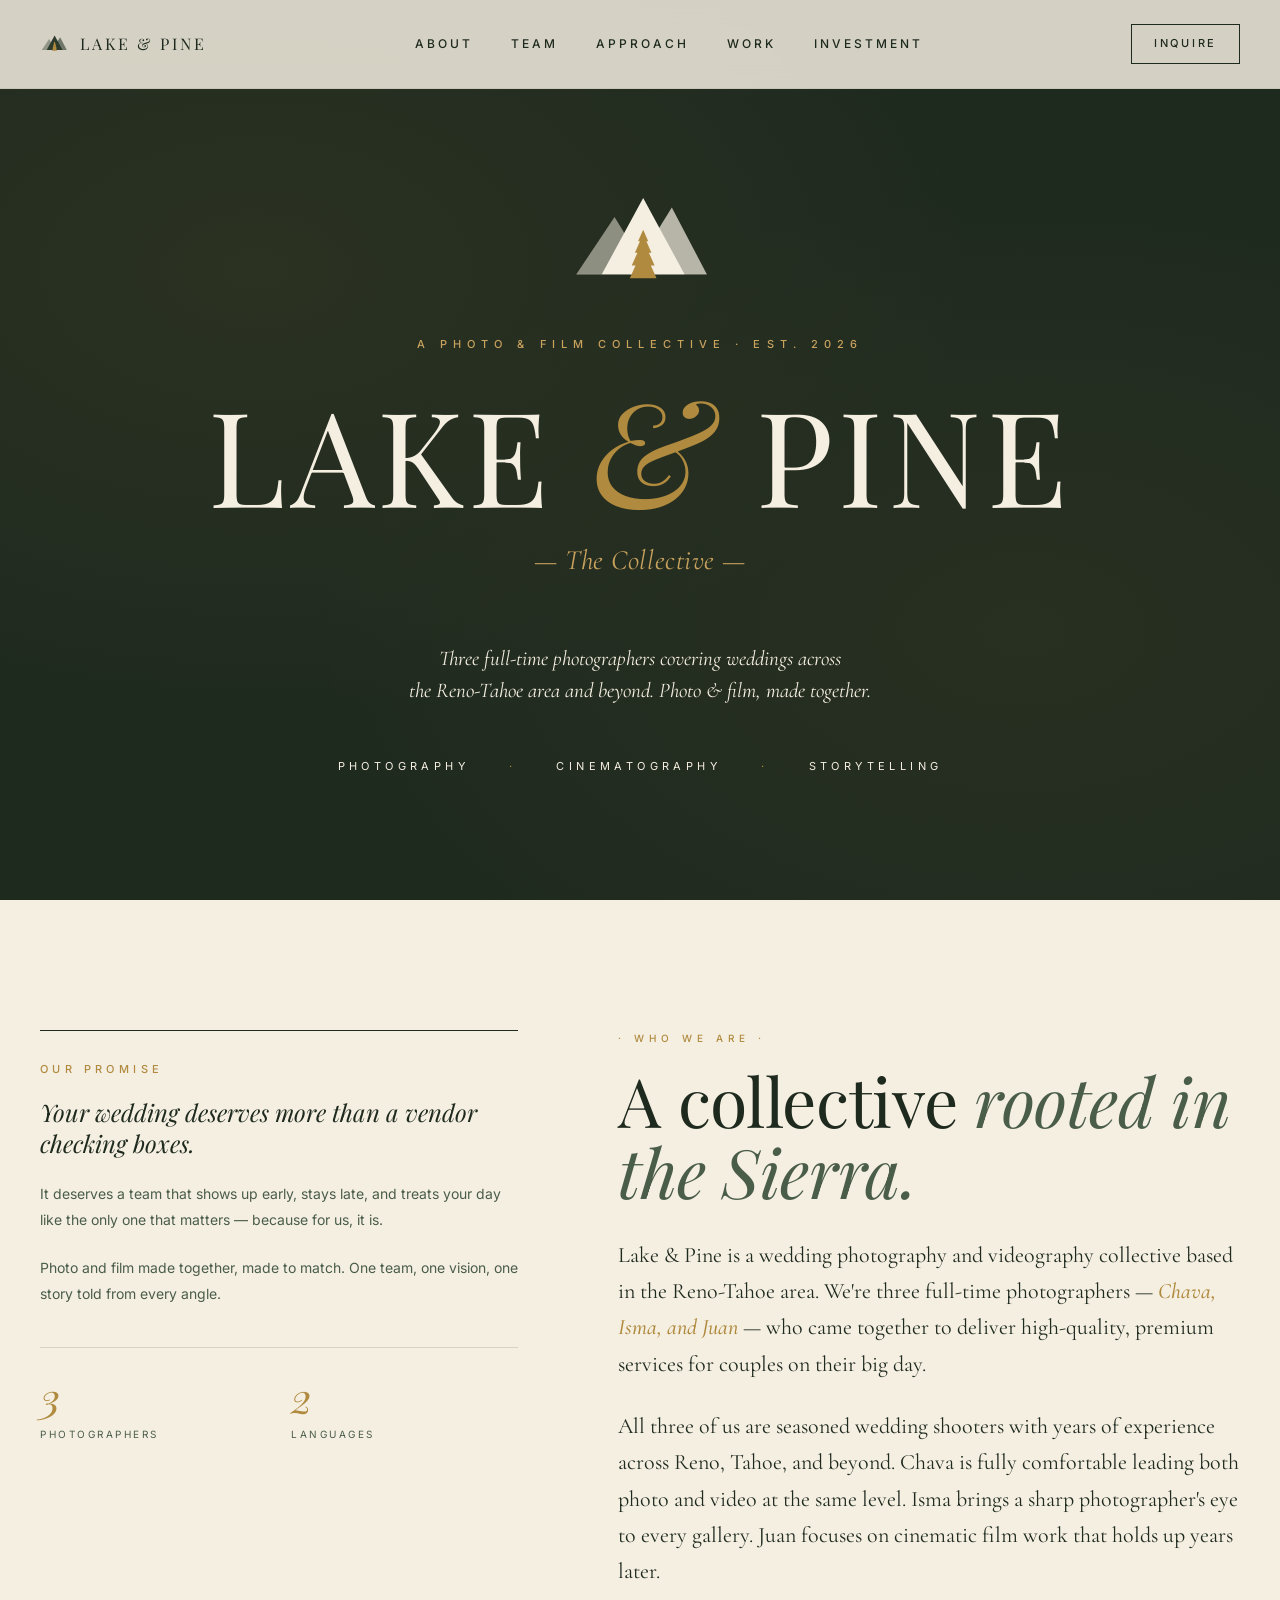
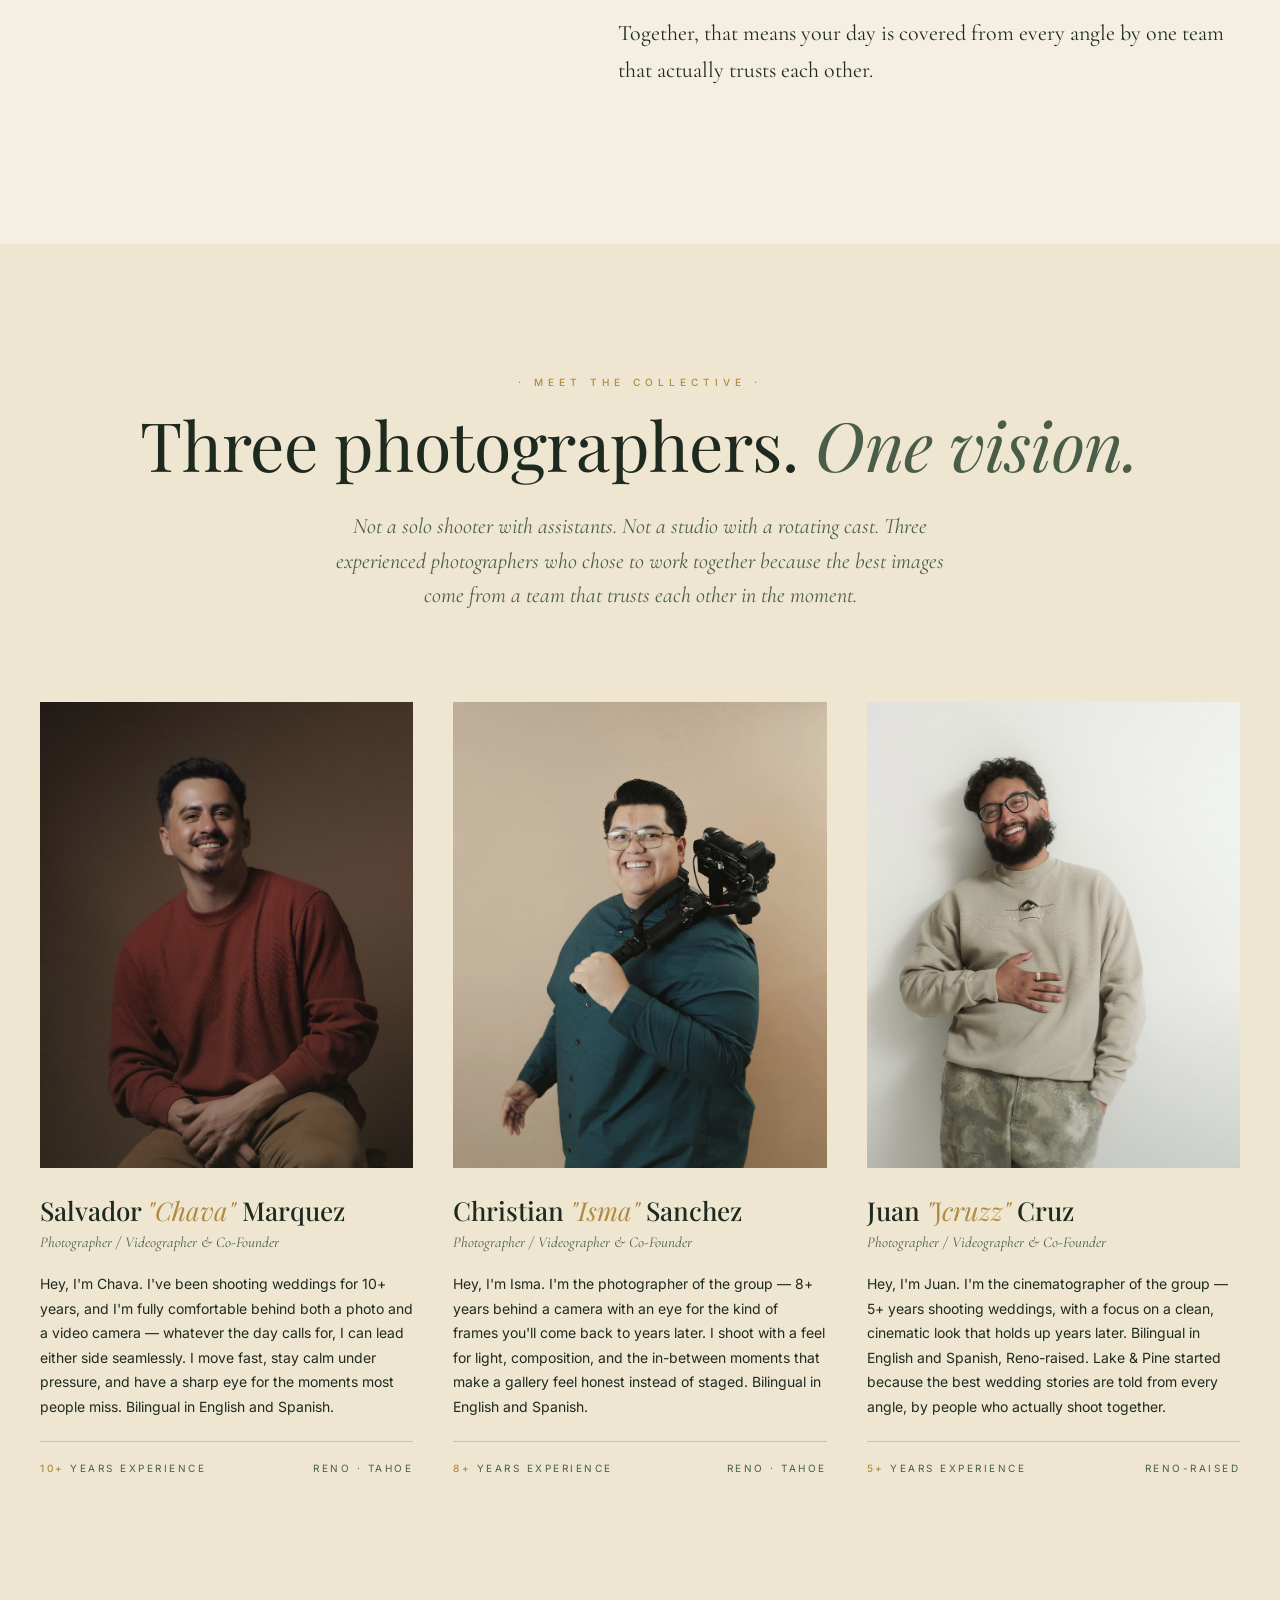
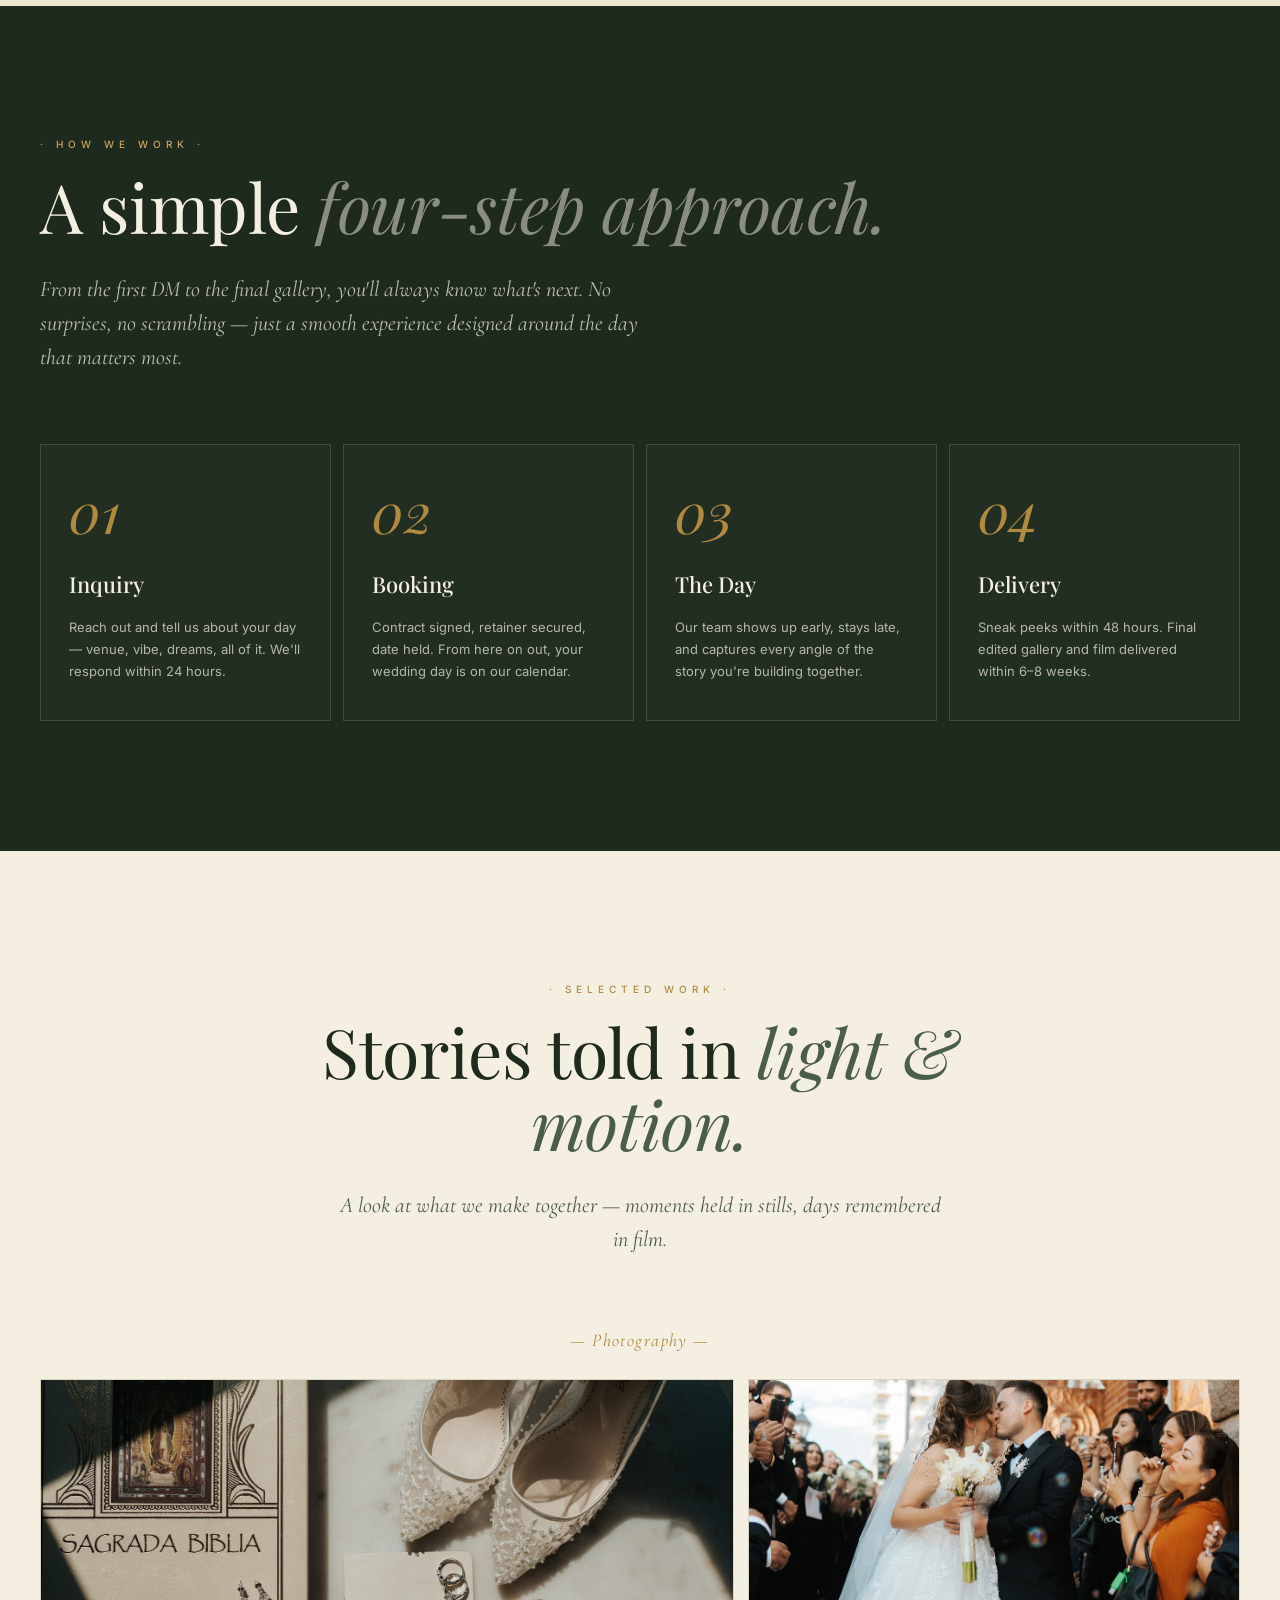
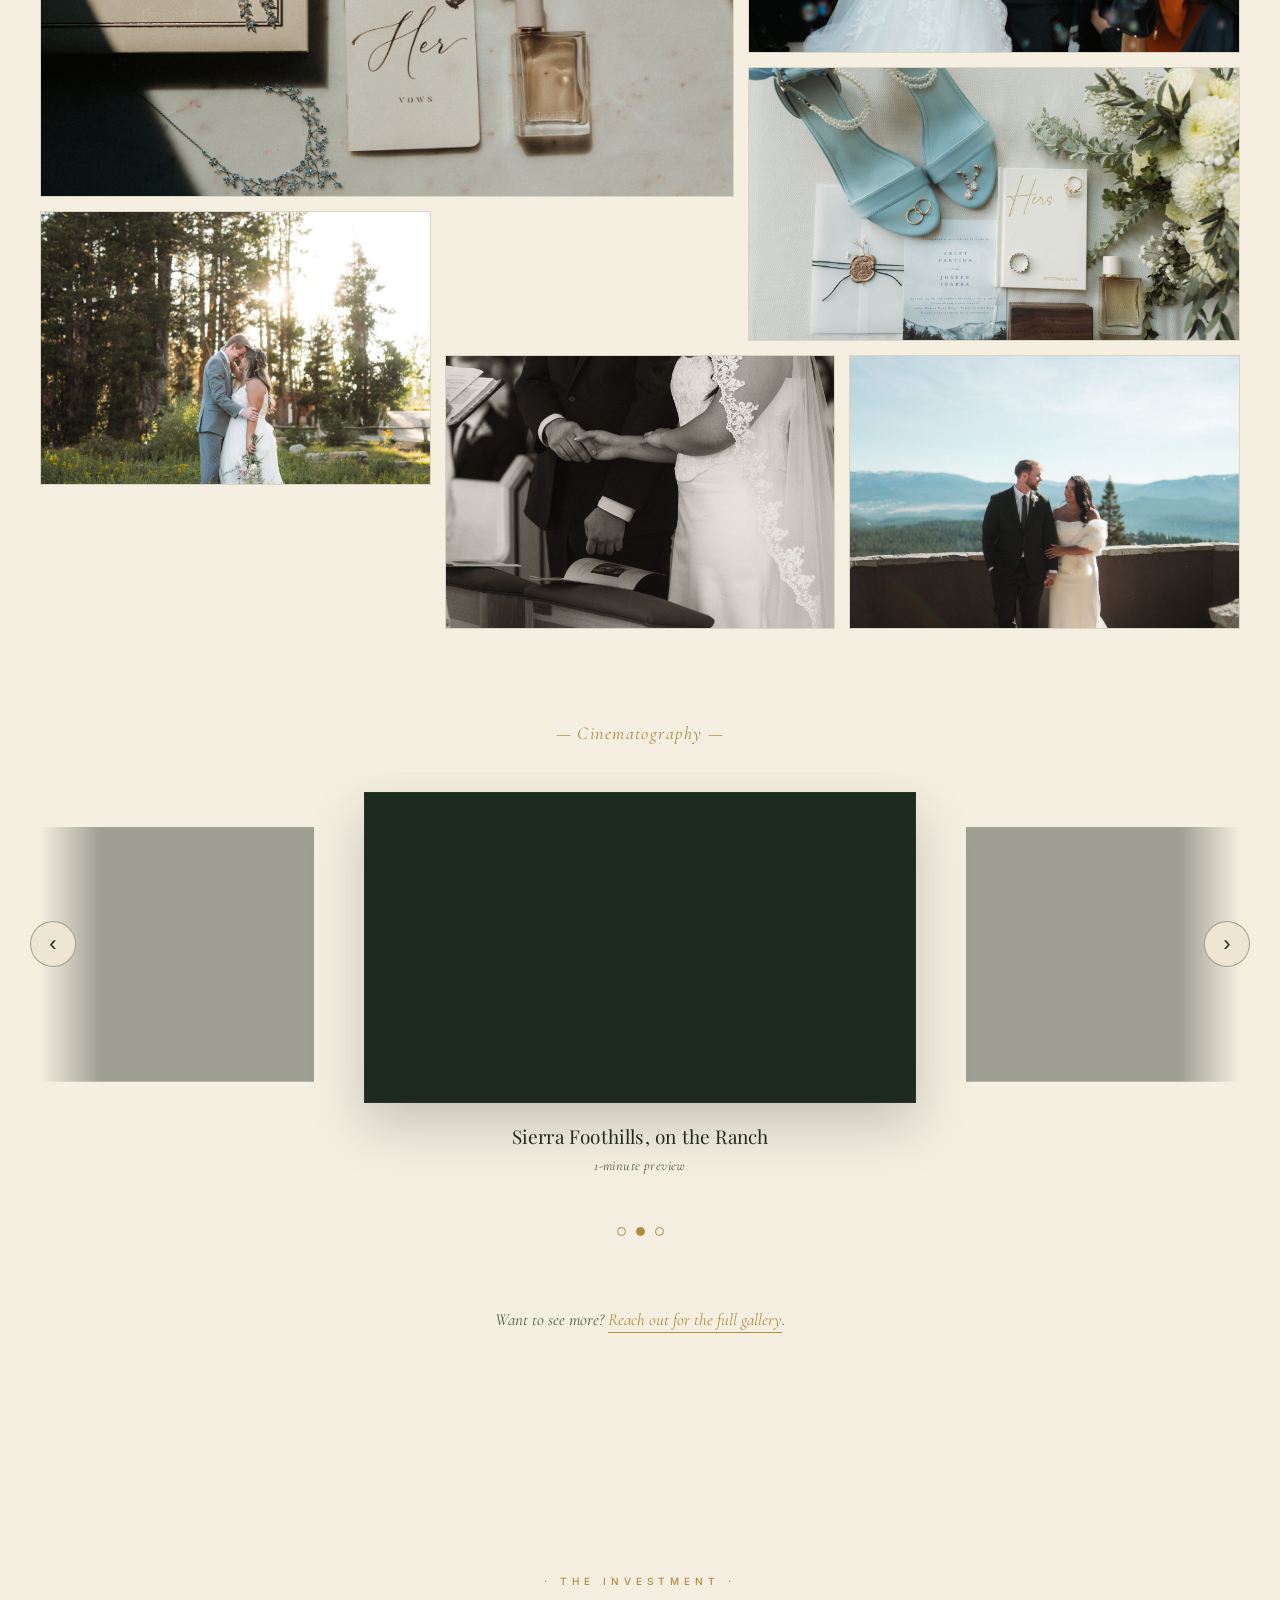
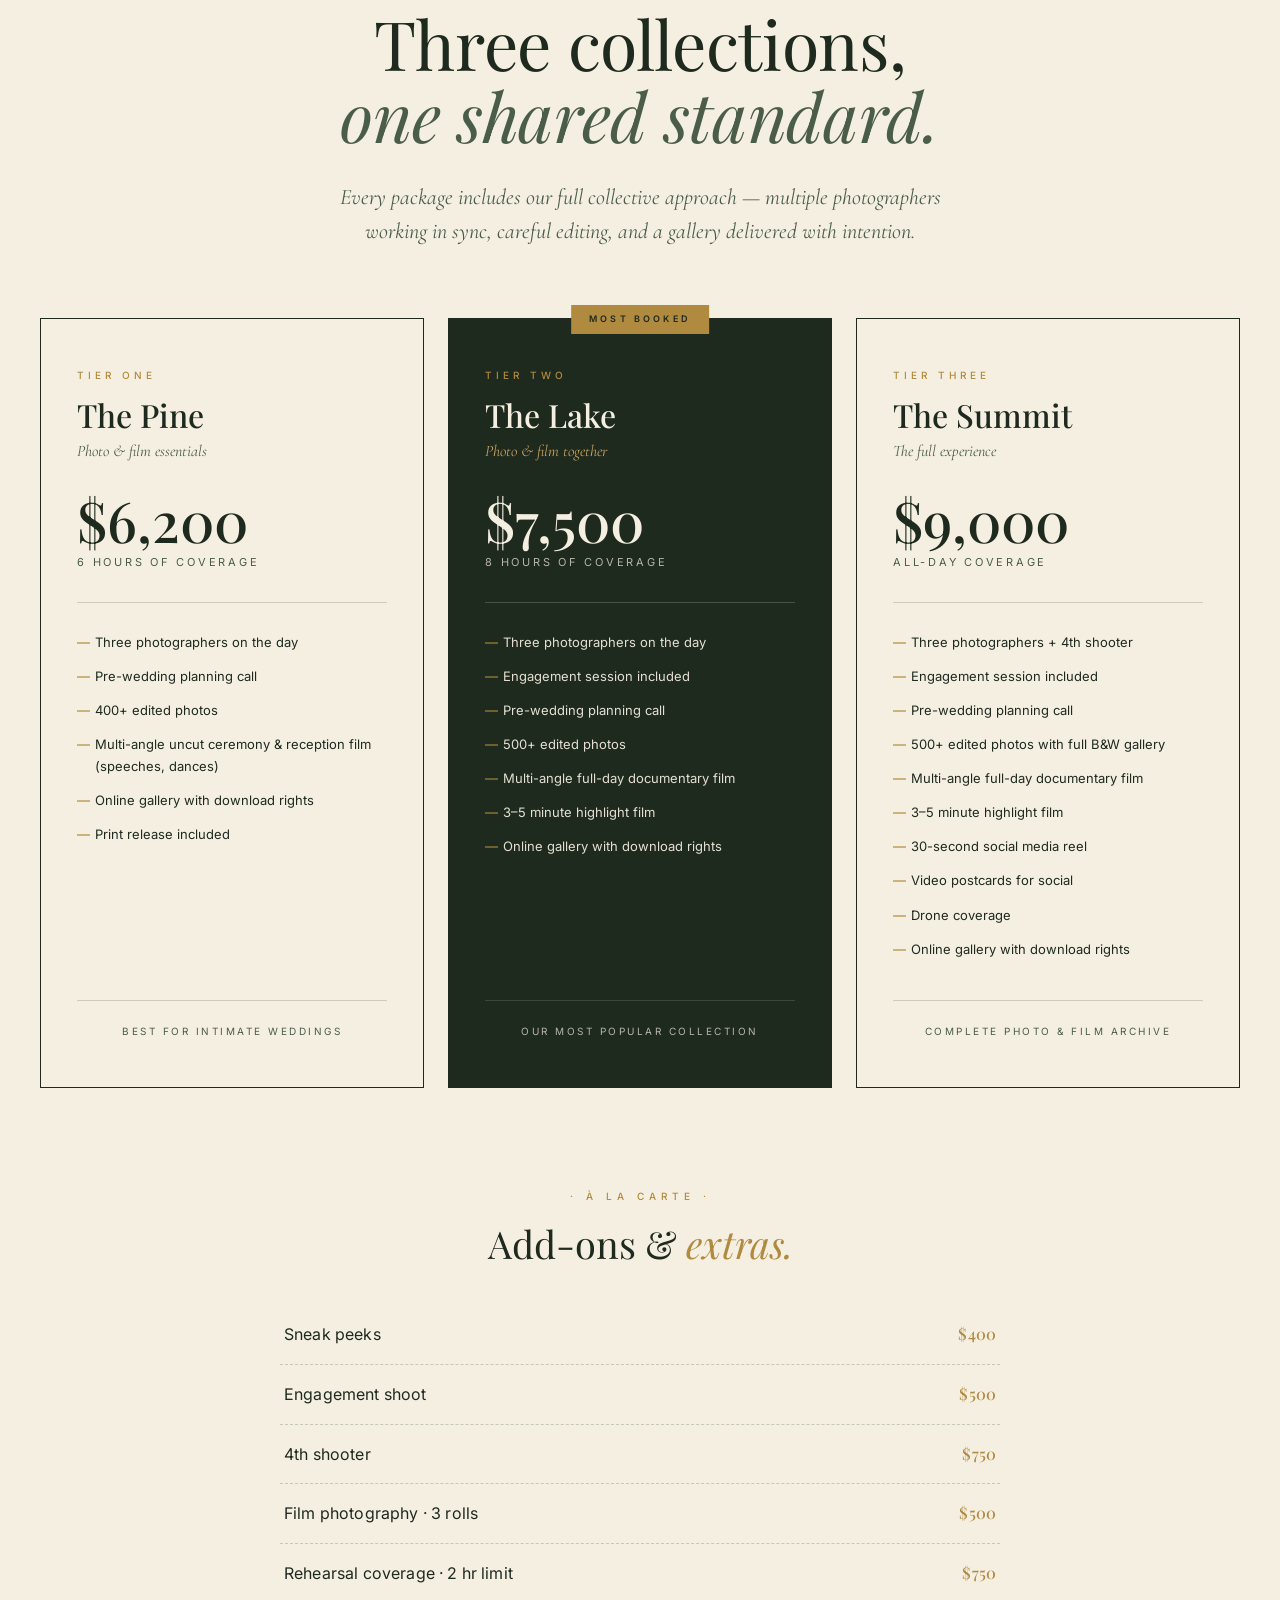
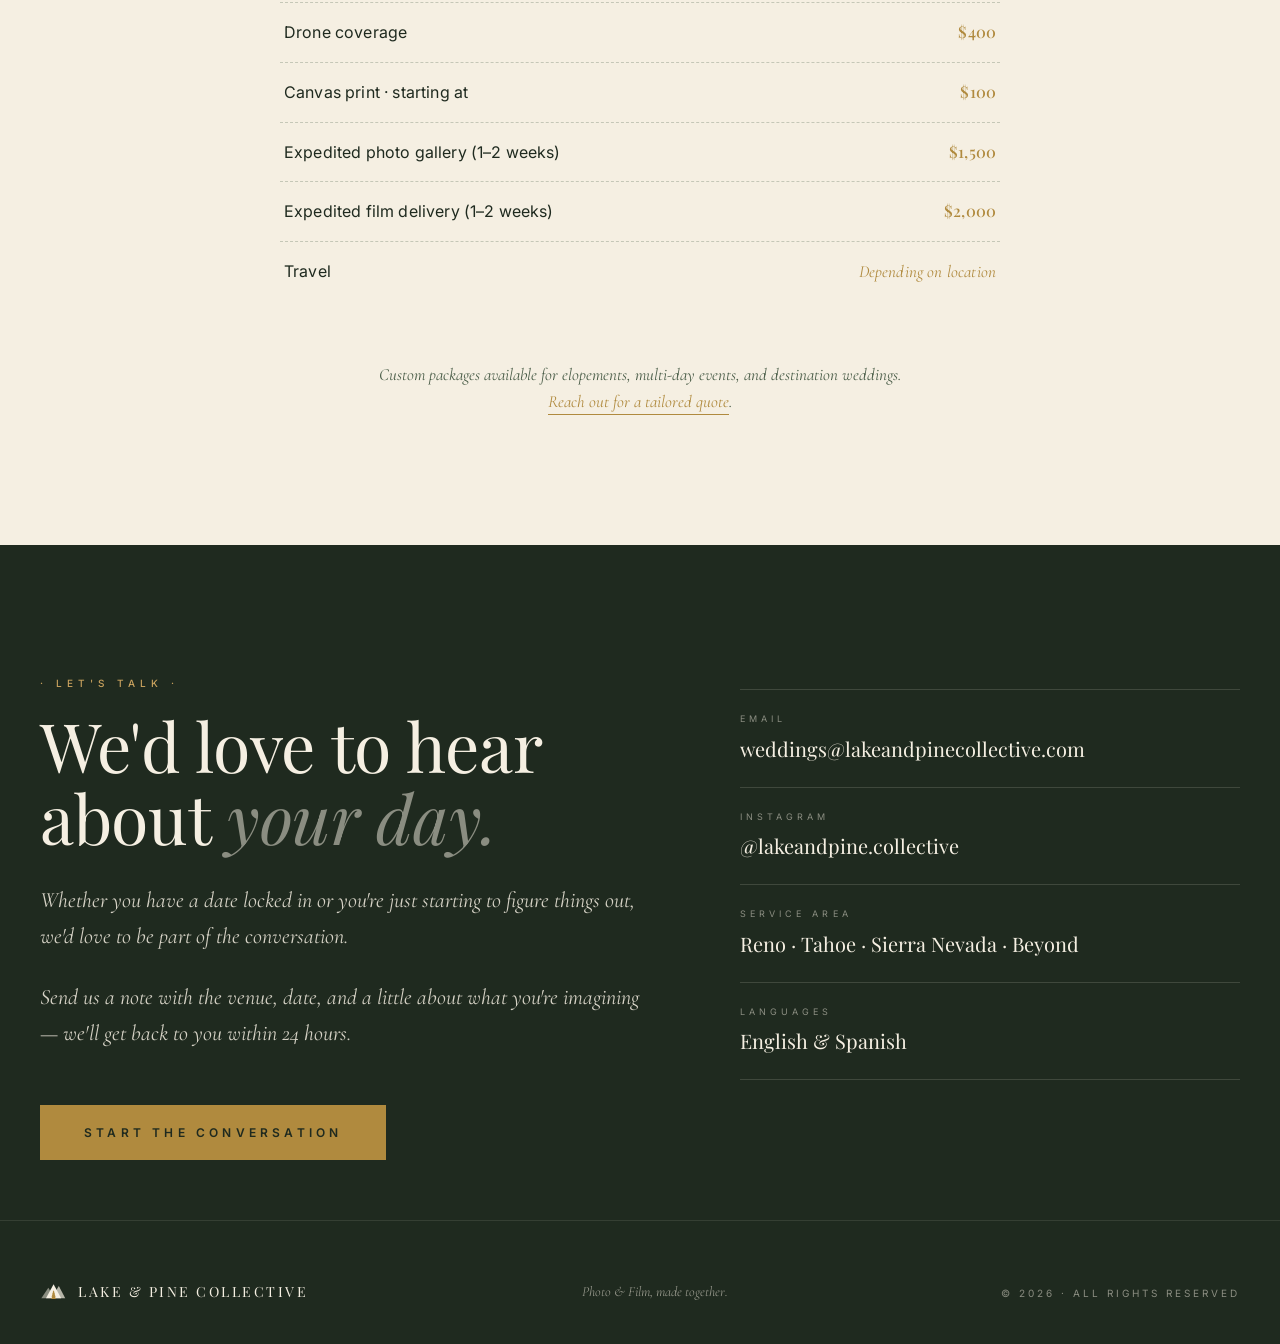
==== web/index.html @ 47489ba7 "add keywords" ====
<!DOCTYPE html>
<html lang="en">
<head>
<meta charset="UTF-8">
<meta name="viewport" content="width=device-width, initial-scale=1.0">
<meta name="description" content="Lake & Pine Collective — A wedding photo and film collective based in the Reno-Tahoe area. Three full-time photographers covering weddings across Reno, Tahoe, and beyond.">
<title>Lake &amp; Pine Collective · Wedding Photo &amp; Film · Reno · Tahoe</title>

<link rel="icon" href="favicon.ico" sizes="any">
<link rel="apple-touch-icon" href="apple-touch-icon.png">

<meta property="og:type" content="website">
<meta property="og:url" content="https://lakeandpinecollective.com/">
<meta property="og:title" content="Lake & Pine Collective · Wedding Photo & Film · Reno · Tahoe">
<meta property="og:description" content="A wedding photo and film collective based in the Reno-Tahoe area. Three full-time photographers covering weddings across Reno, Tahoe, and beyond.">
<meta property="og:image" content="https://lakeandpinecollective.com/og-image.png">
<meta name="twitter:card" content="summary_large_image">
<meta name="twitter:title" content="Lake & Pine Collective · Wedding Photo & Film · Reno · Tahoe">
<meta name="twitter:description" content="A wedding photo and film collective based in the Reno-Tahoe area.">
<meta name="twitter:image" content="https://lakeandpinecollective.com/og-image.png">
<link rel="canonical" href="https://lakeandpinecollective.com/">

<script type="application/ld+json">
{
  "@context": "https://schema.org",
  "@type": "LocalBusiness",
  "additionalType": "https://en.wikipedia.org/wiki/Wedding_photography",
  "name": "Lake & Pine Collective",
  "description": "A wedding photo and film collective based in the Reno-Tahoe area. Three full-time photographers covering weddings across Reno, Tahoe, and beyond.",
  "url": "https://lakeandpinecollective.com/",
  "image": "https://lakeandpinecollective.com/og-image.png",
  "logo": "https://lakeandpinecollective.com/og-image.png",
  "email": "weddings@lakeandpinecollective.com",
  "priceRange": "$$$",
  "knowsLanguage": ["en", "es"],
  "sameAs": ["https://instagram.com/lakeandpine.collective"],
  "areaServed": [
    { "@type": "City", "name": "Reno, Nevada" },
    { "@type": "City", "name": "Sparks, Nevada" },
    { "@type": "City", "name": "Carson City, Nevada" },
    { "@type": "City", "name": "Gardnerville, Nevada" },
    { "@type": "Place", "name": "Lake Tahoe" },
    { "@type": "AdministrativeArea", "name": "Washoe County, Nevada" },
    { "@type": "Place", "name": "Northern Nevada" }
  ],
  "makesOffer": [
    {
      "@type": "Offer",
      "itemOffered": {
        "@type": "Service",
        "name": "Wedding photography",
        "serviceType": "Wedding photography"
      }
    },
    {
      "@type": "Offer",
      "itemOffered": {
        "@type": "Service",
        "name": "Wedding videography",
        "serviceType": "Wedding videography"
      }
    },
    {
      "@type": "Offer",
      "itemOffered": {
        "@type": "Service",
        "name": "Photography",
        "serviceType": "Photography"
      }
    },
    {
      "@type": "Offer",
      "itemOffered": {
        "@type": "Service",
        "name": "Videography",
        "serviceType": "Videography"
      }
    }
  ]
}
</script>

<link rel="preconnect" href="https://fonts.googleapis.com">
<link rel="preconnect" href="https://fonts.gstatic.com" crossorigin>
<link href="https://fonts.googleapis.com/css2?family=Playfair+Display:ital,wght@0,400;0,500;0,600;0,700;1,400;1,500&family=Cormorant+Garamond:ital,wght@0,300;0,400;0,500;1,300;1,400&family=Inter:wght@300;400;500;600&display=swap" rel="stylesheet">
<link rel="stylesheet" href="styles.css">
</head>
<body>

<!-- ============================ NAVIGATION ============================ -->
<nav id="nav">
  <div class="nav-inner">
    <a href="#top" class="nav-brand">
      <svg viewBox="0 0 220 180" xmlns="http://www.w3.org/2000/svg">
        <path d="M 10 140 L 70 50 L 125 140 Z" fill="#2D3B2D" opacity="0.4"/>
        <path d="M 95 140 L 160 35 L 215 140 Z" fill="#2D3B2D" opacity="0.6"/>
        <path d="M 50 140 L 115 20 L 180 140 Z" fill="#2D3B2D"/>
        <g transform="translate(115, 140)">
          <rect x="-2.5" y="-10" width="5" height="14" fill="#B08A3E"/>
          <path d="M 0 -70 L -8 -52 L -5 -52 L -13 -34 L -9 -34 L -18 -14 L -12 -14 L -21 6 L 21 6 L 12 -14 L 18 -14 L 9 -34 L 13 -34 L 5 -52 L 8 -52 Z" fill="#B08A3E"/>
        </g>
      </svg>
      LAKE &amp; PINE
    </a>
    <div class="nav-menu" id="nav-menu">
      <ul class="nav-links">
        <li><a href="#about">About</a></li>
        <li><a href="#team">Team</a></li>
        <li><a href="#process">Approach</a></li>
        <li><a href="#portfolio">Work</a></li>
        <li><a href="#investment">Investment</a></li>
      </ul>
      <a href="#contact" class="nav-cta">Inquire</a>
    </div>
    <button class="nav-toggle" aria-label="Toggle menu" aria-expanded="false" aria-controls="nav-menu">
      <span></span><span></span><span></span>
    </button>
  </div>
</nav>

<!-- ============================ HERO ============================ -->
<section class="hero" id="top">
  <div class="hero-grid">
    <div class="hero-content">
      <svg class="hero-mark" viewBox="0 0 220 180" xmlns="http://www.w3.org/2000/svg">
        <path d="M 10 140 L 70 50 L 125 140 Z" fill="#F5EFE2" opacity="0.5"/>
        <path d="M 95 140 L 160 35 L 215 140 Z" fill="#F5EFE2" opacity="0.7"/>
        <path d="M 50 140 L 115 20 L 180 140 Z" fill="#F5EFE2"/>
        <line x1="10" y1="140" x2="215" y2="140" stroke="#F5EFE2" stroke-width="0.6" opacity="0.6"/>
        <g transform="translate(115, 140)">
          <rect x="-2.5" y="-10" width="5" height="14" fill="#B08A3E"/>
          <path d="M 0 -70 L -8 -52 L -5 -52 L -13 -34 L -9 -34 L -18 -14 L -12 -14 L -21 6 L 21 6 L 12 -14 L 18 -14 L 9 -34 L 13 -34 L 5 -52 L 8 -52 Z" fill="#B08A3E"/>
        </g>
      </svg>
      <div class="hero-eyebrow">A Photo &amp; Film Collective · Est. 2026</div>
      <h1 class="hero-title">LAKE <span class="amp">&amp;</span> PINE<span class="visually-hidden"> — Wedding Photographers in Reno &amp; Lake Tahoe</span></h1>
      <div class="hero-sub">— The Collective —</div>
      <p class="hero-tag">
        Three full-time photographers covering weddings across<br>
        the Reno-Tahoe area and beyond. Photo &amp; film, made together.
      </p>
      <div class="hero-meta">
        <span>Photography</span>
        <span class="dot">·</span>
        <span>Cinematography</span>
        <span class="dot">·</span>
        <span>Storytelling</span>
      </div>
    </div>
  </div>
</section>

<!-- ============================ ABOUT ============================ -->
<section class="about" id="about">
  <div class="container">
    <div class="about-grid">
      <div class="about-promise reveal">
        <div class="eyebrow" style="margin-bottom: 18px;">Our Promise</div>
        <h3>Your wedding deserves more than a vendor checking boxes.</h3>
        <p>It deserves a team that shows up early, stays late, and treats your day like the only one that matters — because for us, it is.</p>
        <p>Photo and film made together, made to match. One team, one vision, one story told from every angle.</p>
        <div class="about-stats">
          <div>
            <div class="stat-num">3</div>
            <div class="stat-label">Photographers</div>
          </div>
          <div>
            <div class="stat-num">2</div>
            <div class="stat-label">Languages</div>
          </div>
        </div>
      </div>

      <div class="about-narrative reveal">
        <div class="section-eyebrow">· Who We Are ·</div>
        <h2 class="section-title">A collective <span class="italic">rooted in the Sierra.</span></h2>
        <p>Lake &amp; Pine is a wedding photography and videography collective based in the Reno-Tahoe area. We're three full-time photographers — <strong>Chava, Isma, and Juan</strong> — who came together to deliver high-quality, premium services for couples on their big day.</p>
        <p>All three of us are seasoned wedding shooters with years of experience across Reno, Tahoe, and beyond. Chava is fully comfortable leading both photo and video at the same level. Isma brings a sharp photographer's eye to every gallery. Juan focuses on cinematic film work that holds up years later.</p>
        <p>Together, that means your day is covered from every angle by one team that actually trusts each other.</p>
      </div>
    </div>
  </div>
</section>

<!-- ============================ TEAM ============================ -->
<section class="team" id="team">
  <div class="container">
    <div class="team-header reveal">
      <div class="section-eyebrow">· Meet the Collective ·</div>
      <h2 class="section-title">Three photographers. <span class="italic">One vision.</span></h2>
      <p class="section-intro">
        Not a solo shooter with assistants. Not a studio with a rotating cast. Three experienced photographers who chose to work together because the best images come from a team that trusts each other in the moment.
      </p>
    </div>

    <div class="team-grid">

      <!-- CHAVA -->
      <article class="team-card reveal">
        <div class="team-portrait-wrap">
          <img src="[data-uri]" alt="Salvador 'Chava' Marquez">
        </div>
        <h3 class="team-name">Salvador <span class="nick">"Chava"</span> Marquez</h3>
        <div class="team-role">Photographer / Videographer &amp; Co-Founder</div>
        <p class="team-bio">
          Hey, I'm Chava. I've been shooting weddings for 10+ years, and I'm fully comfortable behind both a photo and a video camera — whatever the day calls for, I can lead either side seamlessly. I move fast, stay calm under pressure, and have a sharp eye for the moments most people miss. Bilingual in English and Spanish.
        </p>
        <div class="team-meta">
          <span><strong>10+</strong> Years Experience</span>
          <span>Reno · Tahoe</span>
        </div>
      </article>

      <!-- ISMA -->
      <article class="team-card reveal">
        <div class="team-portrait-wrap">
          <img src="[data-uri]" alt="Christian 'Isma' Sanchez">
        </div>
        <h3 class="team-name">Christian <span class="nick">"Isma"</span> Sanchez</h3>
        <div class="team-role">Photographer / Videographer &amp; Co-Founder</div>
        <p class="team-bio">
          Hey, I'm Isma. I'm the photographer of the group — 8+ years behind a camera with an eye for the kind of frames you'll come back to years later. I shoot with a feel for light, composition, and the in-between moments that make a gallery feel honest instead of staged. Bilingual in English and Spanish.
        </p>
        <div class="team-meta">
          <span><strong>8+</strong> Years Experience</span>
          <span>Reno · Tahoe</span>
        </div>
      </article>

      <!-- JUAN -->
      <article class="team-card reveal">
        <div class="team-portrait-wrap">
          <img src="[data-uri]" alt="Juan Cruz">
        </div>
        <h3 class="team-name">Juan <span class="nick">"<span class="nick-j">J</span>cruzz"</span> Cruz</h3>
        <div class="team-role">Photographer / Videographer &amp; Co-Founder</div>
        <p class="team-bio">
          Hey, I'm Juan. I'm the cinematographer of the group — 5+ years shooting weddings, with a focus on a clean, cinematic look that holds up years later. Bilingual in English and Spanish, Reno-raised. Lake &amp; Pine started because the best wedding stories are told from every angle, by people who actually shoot together.
        </p>
        <div class="team-meta">
          <span><strong>5+</strong> Years Experience</span>
          <span>Reno-Raised</span>
        </div>
      </article>

    </div>
  </div>
</section>

<!-- ============================ PROCESS ============================ -->
<section class="process" id="process">
  <div class="container">
    <div class="reveal">
      <div class="section-eyebrow">· How We Work ·</div>
      <h2 class="section-title">A simple <span class="italic">four-step approach.</span></h2>
      <p class="section-intro">
        From the first DM to the final gallery, you'll always know what's next. No surprises, no scrambling — just a smooth experience designed around the day that matters most.
      </p>
    </div>

    <div class="process-steps">
      <div class="process-step reveal">
        <span class="num">01</span>
        <h4>Inquiry</h4>
        <p>Reach out and tell us about your day — venue, vibe, dreams, all of it. We'll respond within 24 hours.</p>
      </div>
      <div class="process-step reveal">
        <span class="num">02</span>
        <h4>Booking</h4>
        <p>Contract signed, retainer secured, date held. From here on out, your wedding day is on our calendar.</p>
      </div>
      <div class="process-step reveal">
        <span class="num">03</span>
        <h4>The Day</h4>
        <p>Our team shows up early, stays late, and captures every angle of the story you're building together.</p>
      </div>
      <div class="process-step reveal">
        <span class="num">04</span>
        <h4>Delivery</h4>
        <p>Sneak peeks within 48 hours. Final edited gallery and film delivered within 6–8 weeks.</p>
      </div>
    </div>
  </div>
</section>

<!-- ============================ PORTFOLIO ============================ -->
<section class="portfolio" id="portfolio">
  <div class="container">
    <div class="reveal" style="text-align: center; max-width: 720px; margin: 0 auto 60px;">
      <div class="section-eyebrow" style="text-align: center;">· Selected Work ·</div>
      <h2 class="section-title">Stories told in <span class="italic">light &amp; motion.</span></h2>
      <p class="section-intro" style="margin-left: auto; margin-right: auto; text-align: center;">
        A look at what we make together — moments held in stills, days remembered in film.
      </p>
    </div>

    <!-- PHOTO GRID -->
    <div class="portfolio-photos reveal">
      <div class="portfolio-tag">— Photography —</div>
      <div class="photo-grid">
        <div class="photo-tile photo-1"><img src="optimized-assets/IMG_0852.JPG" alt="Wedding morning details in window light — a Sagrada Biblia, lace heels, vow book, rings and perfume" decoding="async"></div>
        <div class="photo-tile photo-2"><img src="optimized-assets/IMG_0853.JPG" alt="Newlyweds kiss on the church steps as guests blow bubbles after the ceremony" decoding="async"></div>
        <div class="photo-tile photo-3"><img src="optimized-assets/_-14.jpg" alt="Bridal flat lay with something-blue heels, rings, a garden bouquet and the invitation suite for a Reno, Nevada wedding" decoding="async"></div>
        <div class="photo-tile photo-4"><img src="optimized-assets/_-694.jpg" alt="Bride and groom forehead to forehead in a wildflower meadow, backlit by sunset through tall Sierra pines" decoding="async"></div>
        <div class="photo-tile photo-5"><img src="optimized-assets/_-322.jpg" alt="Black and white photograph of a couple holding hands during their church wedding ceremony" decoding="async"></div>
        <div class="photo-tile photo-6"><img src="optimized-assets/_-48.jpg" alt="Bride and groom on a stone terrace overlooking the forested Sierra Nevada mountains" decoding="async"></div>
      </div>
    </div>

    <!-- FILM CAROUSEL -->
    <div class="portfolio-films reveal">
      <div class="portfolio-tag">— Cinematography —</div>
      <div class="film-carousel">
        <button class="film-arrow film-arrow-prev" type="button" aria-label="Previous film">‹</button>
        <div class="film-track" id="filmTrack" tabindex="0">
          <div class="film-slide">
            <div class="film-thumb">
              <iframe src="https://player.vimeo.com/video/1186554408?api=1&amp;player_id=film-0" title="Tahoe, in the Trees" allow="autoplay; fullscreen; picture-in-picture; clipboard-write; encrypted-media" allowfullscreen></iframe>
            </div>
            <div class="film-meta">
              <span class="film-name">Tahoe, in the Trees</span>
              <span class="film-detail">6-minute highlight</span>
            </div>
          </div>
          <div class="film-slide" data-featured>
            <div class="film-thumb">
              <iframe src="https://player.vimeo.com/video/1219101150?api=1&amp;player_id=film-2" title="Sierra Foothills, on the Ranch" allow="autoplay; fullscreen; picture-in-picture; clipboard-write; encrypted-media" allowfullscreen></iframe>
            </div>
            <div class="film-meta">
              <span class="film-name">Sierra Foothills, on the Ranch</span>
              <span class="film-detail">1-minute preview</span>
            </div>
          </div>
          <div class="film-slide">
            <div class="film-thumb">
              <iframe src="https://player.vimeo.com/video/1148430616?api=1&amp;player_id=film-1" title="Tahoe, by the Water" allow="autoplay; fullscreen; picture-in-picture; clipboard-write; encrypted-media" allowfullscreen></iframe>
            </div>
            <div class="film-meta">
              <span class="film-name">Tahoe, by the Water</span>
              <span class="film-detail">4-minute highlight</span>
            </div>
          </div>
        </div>
        <button class="film-arrow film-arrow-next" type="button" aria-label="Next film">›</button>
      </div>
      <div class="film-dots" id="filmDots">
        <button class="film-dot" type="button" aria-label="Show Tahoe, in the Trees"></button>
        <button class="film-dot" type="button" aria-label="Show Sierra Foothills, on the Ranch"></button>
        <button class="film-dot" type="button" aria-label="Show Tahoe, by the Water"></button>
      </div>
    </div>

    <p class="pricing-note reveal" style="margin-top: 70px;">
      Want to see more? <a href="#contact">Reach out for the full gallery</a>.
    </p>
  </div>
</section>

<!-- ============================ INVESTMENT ============================ -->
<section class="investment" id="investment">
  <div class="container">
    <div class="reveal" style="text-align: center; max-width: 720px; margin: 0 auto 40px;">
      <div class="section-eyebrow" style="text-align: center;">· The Investment ·</div>
      <h2 class="section-title">Three collections, <br><span class="italic">one shared standard.</span></h2>
      <p class="section-intro" style="margin-left: auto; margin-right: auto; text-align: center;">
        Every package includes our full collective approach — multiple photographers working in sync, careful editing, and a gallery delivered with intention.
      </p>
    </div>

    <div class="packages">

      <!-- TIER 1 -->
      <div class="package reveal">
        <div class="pkg-eyebrow">Tier One</div>
        <div class="pkg-name">The Pine</div>
        <div class="pkg-tag">Photo &amp; film essentials</div>
        <div class="pkg-price">$6,200</div>
        <div class="pkg-hours">6 hours of coverage</div>
        <div class="divider-h"></div>
        <ul class="pkg-list">
          <li>Three photographers on the day</li>
          <li>Pre-wedding planning call</li>
          <li>400+ edited photos</li>
          <li>Multi-angle uncut ceremony &amp; reception film (speeches, dances)</li>
          <li>Online gallery with download rights</li>
          <li>Print release included</li>
        </ul>
        <div class="pkg-bottom">Best for intimate weddings</div>
      </div>

      <!-- TIER 2 (FEATURED) -->
      <div class="package featured reveal">
        <div class="pkg-badge">Most Booked</div>
        <div class="pkg-eyebrow">Tier Two</div>
        <div class="pkg-name">The Lake</div>
        <div class="pkg-tag">Photo &amp; film together</div>
        <div class="pkg-price">$7,500</div>
        <div class="pkg-hours">8 hours of coverage</div>
        <div class="divider-h"></div>
        <ul class="pkg-list">
          <li>Three photographers on the day</li>
          <li>Engagement session included</li>
          <li>Pre-wedding planning call</li>
          <li>500+ edited photos</li>
          <li>Multi-angle full-day documentary film</li>
          <li>3–5 minute highlight film</li>
          <li>Online gallery with download rights</li>
        </ul>
        <div class="pkg-bottom">Our most popular collection</div>
      </div>

      <!-- TIER 3 -->
      <div class="package reveal">
        <div class="pkg-eyebrow">Tier Three</div>
        <div class="pkg-name">The Summit</div>
        <div class="pkg-tag">The full experience</div>
        <div class="pkg-price">$9,000</div>
        <div class="pkg-hours">All-day coverage</div>
        <div class="divider-h"></div>
        <ul class="pkg-list">
          <li>Three photographers + 4th shooter</li>
          <li>Engagement session included</li>
          <li>Pre-wedding planning call</li>
          <li>500+ edited photos with full B&amp;W gallery</li>
          <li>Multi-angle full-day documentary film</li>
          <li>3–5 minute highlight film</li>
          <li>30-second social media reel</li>
          <li>Video postcards for social</li>
          <li>Drone coverage</li>
          <li>Online gallery with download rights</li>
        </ul>
        <div class="pkg-bottom">Complete photo &amp; film archive</div>
      </div>

    </div>

    <!-- À LA CARTE -->
    <div class="alacarte reveal">
      <div class="alacarte-head">
        <div class="section-eyebrow" style="text-align: center;">· À La Carte ·</div>
        <h3 class="alacarte-title">Add-ons &amp; <span class="italic">extras.</span></h3>
      </div>
      <div class="alacarte-grid">
        <div class="alacarte-row"><span class="ac-name">Sneak peeks</span><span class="ac-dots"></span><span class="ac-price">$400</span></div>
        <div class="alacarte-row"><span class="ac-name">Engagement shoot</span><span class="ac-dots"></span><span class="ac-price">$500</span></div>
        <div class="alacarte-row"><span class="ac-name">4th shooter</span><span class="ac-dots"></span><span class="ac-price">$750</span></div>
        <div class="alacarte-row"><span class="ac-name">Film photography · 3 rolls</span><span class="ac-dots"></span><span class="ac-price">$500</span></div>
        <div class="alacarte-row"><span class="ac-name">Rehearsal coverage · 2 hr limit</span><span class="ac-dots"></span><span class="ac-price">$750</span></div>
        <div class="alacarte-row"><span class="ac-name">Drone coverage</span><span class="ac-dots"></span><span class="ac-price">$400</span></div>
        <div class="alacarte-row"><span class="ac-name">Canvas print · starting at</span><span class="ac-dots"></span><span class="ac-price">$100</span></div>
        <div class="alacarte-row"><span class="ac-name">Expedited photo gallery (1–2 weeks)</span><span class="ac-dots"></span><span class="ac-price">$1,500</span></div>
        <div class="alacarte-row"><span class="ac-name">Expedited film delivery (1–2 weeks)</span><span class="ac-dots"></span><span class="ac-price">$2,000</span></div>
        <div class="alacarte-row"><span class="ac-name">Travel</span><span class="ac-dots"></span><span class="ac-price ac-price-soft">Depending on location</span></div>
      </div>
    </div>

    <p class="pricing-note reveal">
      Custom packages available for elopements, multi-day events, and destination weddings.<br>
      <a href="#contact">Reach out for a tailored quote</a>.
    </p>
  </div>
</section>

<!-- ============================ CONTACT ============================ -->
<section class="contact" id="contact">
  <div class="container">
    <div class="contact-grid">
      <div class="contact-pitch reveal">
        <div class="section-eyebrow">· Let's Talk ·</div>
        <h2 class="section-title">We'd love to hear about <span class="italic">your day.</span></h2>
        <p>Whether you have a date locked in or you're just starting to figure things out, we'd love to be part of the conversation.</p>
        <p>Send us a note with the venue, date, and a little about what you're imagining — we'll get back to you within 24 hours.</p>
        <a href="mailto:weddings@lakeandpinecollective.com" class="contact-cta">Start the Conversation</a>
      </div>

      <div class="contact-info reveal">
        <a href="mailto:weddings@lakeandpinecollective.com" class="contact-row">
          <span class="contact-label">Email</span>
          <span class="contact-value">weddings@lakeandpinecollective.com</span>
        </a>
        <a href="https://instagram.com/lakeandpine.collective" target="_blank" rel="noopener" class="contact-row">
          <span class="contact-label">Instagram</span>
          <span class="contact-value">@lakeandpine.collective</span>
        </a>
        <div class="contact-row">
          <span class="contact-label">Service Area</span>
          <span class="contact-value">Reno · Tahoe · Sierra Nevada · Beyond</span>
        </div>
        <div class="contact-row">
          <span class="contact-label">Languages</span>
          <span class="contact-value">English &amp; Spanish</span>
        </div>
      </div>
    </div>
  </div>
</section>

<!-- ============================ FOOTER ============================ -->
<footer>
  <div class="footer-inner">
    <div class="footer-brand">
      <svg viewBox="0 0 220 180" xmlns="http://www.w3.org/2000/svg">
        <path d="M 10 140 L 70 50 L 125 140 Z" fill="#F5EFE2" opacity="0.5"/>
        <path d="M 95 140 L 160 35 L 215 140 Z" fill="#F5EFE2" opacity="0.7"/>
        <path d="M 50 140 L 115 20 L 180 140 Z" fill="#F5EFE2"/>
        <g transform="translate(115, 140)">
          <rect x="-2.5" y="-10" width="5" height="14" fill="#B08A3E"/>
          <path d="M 0 -70 L -8 -52 L -5 -52 L -13 -34 L -9 -34 L -18 -14 L -12 -14 L -21 6 L 21 6 L 12 -14 L 18 -14 L 9 -34 L 13 -34 L 5 -52 L 8 -52 Z" fill="#B08A3E"/>
        </g>
      </svg>
      LAKE &amp; PINE COLLECTIVE
    </div>
    <div class="footer-tag">Photo &amp; Film, made together.</div>
    <div class="footer-meta">© 2026 · All Rights Reserved</div>
  </div>
</footer>

<script>
  // Nav scroll effect
  const nav = document.getElementById('nav');
  window.addEventListener('scroll', () => {
    nav.classList.toggle('scrolled', window.scrollY > 60);
  });

  // Mobile hamburger toggle
  const navToggle = document.querySelector('.nav-toggle');
  navToggle.addEventListener('click', () => {
    const isOpen = nav.classList.toggle('open');
    navToggle.setAttribute('aria-expanded', isOpen);
  });
  document.querySelectorAll('.nav-menu a').forEach(link => {
    link.addEventListener('click', () => {
      nav.classList.remove('open');
      navToggle.setAttribute('aria-expanded', 'false');
    });
  });

  // Reveal-on-scroll
  const observer = new IntersectionObserver((entries) => {
    entries.forEach(entry => {
      if (entry.isIntersecting) {
        entry.target.classList.add('visible');
        observer.unobserve(entry.target);
      }
    });
  }, { threshold: 0.12, rootMargin: '0px 0px -80px 0px' });

  document.querySelectorAll('.reveal').forEach(el => observer.observe(el));

  // Film carousel — infinite center mode. Each slide is placed by its offset from the
  // active one, so the focused film is always dead centre and the ends wrap around.
  (function () {
    const track = document.getElementById('filmTrack');
    if (!track) return;
    const slides = Array.from(track.querySelectorAll('.film-slide'));
    const dots = Array.from(document.querySelectorAll('.film-dot'));
    const count = slides.length;
    // The slide marked data-featured is the one in focus on load; otherwise start in the middle
    const featured = slides.findIndex(slide => slide.hasAttribute('data-featured'));
    let activeIndex = featured === -1 ? Math.floor(count / 2) : featured;
    let placed = slides.map(() => 0);

    function pauseSlide(slide) {
      const iframe = slide.querySelector('iframe');
      if (iframe && iframe.contentWindow) {
        iframe.contentWindow.postMessage(JSON.stringify({ method: 'pause' }), 'https://player.vimeo.com');
      }
    }

    // Signed distance from the active slide, taking the short way round the loop
    function offsetOf(i) {
      let d = ((i - activeIndex) % count + count) % count;
      if (d > Math.floor(count / 2)) d -= count;
      return d;
    }

    function render() {
      slides.forEach((slide, i) => {
        const d = offsetOf(i);
        const wraps = Math.abs(d - placed[i]) > 1;
        if (wraps) slide.classList.add('is-teleport');
        slide.style.setProperty('--d', d);
        slide.classList.toggle('is-active', d === 0);
        if (wraps) {
          void slide.offsetWidth; // commit the jump before re-enabling the transition
          slide.classList.remove('is-teleport');
        }
        placed[i] = d;
      });
      dots.forEach((dot, i) => dot.classList.toggle('is-active', i === activeIndex));
    }

    function goTo(index) {
      const next = ((index % count) + count) % count;
      if (next === activeIndex) return;
      pauseSlide(slides[activeIndex]);
      activeIndex = next;
      render();
    }

    document.querySelector('.film-arrow-prev').addEventListener('click', () => goTo(activeIndex - 1));
    document.querySelector('.film-arrow-next').addEventListener('click', () => goTo(activeIndex + 1));
    dots.forEach((dot, i) => dot.addEventListener('click', () => goTo(i)));
    track.addEventListener('keydown', (e) => {
      if (e.key === 'ArrowLeft') goTo(activeIndex - 1);
      if (e.key === 'ArrowRight') goTo(activeIndex + 1);
    });

    // Click a peeking neighbour to pull it into focus
    slides.forEach((slide, i) => {
      slide.addEventListener('click', () => {
        if (offsetOf(i) !== 0) goTo(i);
      });
    });

    // Horizontal swipe — registers on the areas either side of the video iframes
    let swipeStart = null;
    track.addEventListener('pointerdown', (e) => { swipeStart = e.clientX; });
    track.addEventListener('pointercancel', () => { swipeStart = null; });
    track.addEventListener('pointerup', (e) => {
      if (swipeStart === null) return;
      const dx = e.clientX - swipeStart;
      swipeStart = null;
      if (Math.abs(dx) > 40) goTo(activeIndex + (dx < 0 ? 1 : -1));
    });

    // Lay the slides out for the first paint without animating them into place
    track.classList.add('is-init');
    render();
    void track.offsetWidth;
    track.classList.remove('is-init');
  })();
</script>

</body>
</html>
---- web/styles.css ----
:root {
  --cream: #F5EFE2;
  --cream-warm: #EFE6D2;
  --cream-dark: #EDE4D3;
  --forest: #2D3B2D;
  --forest-deep: #1F2A1F;
  --forest-soft: #4A5D48;
  --sage: #8B9D7E;
  --gold: #B08A3E;
  --gold-soft: #C9A25E;
  --ink: #1A1F1A;
}

* { box-sizing: border-box; margin: 0; padding: 0; }

html { scroll-behavior: smooth; }

body {
  font-family: 'Inter', sans-serif;
  background: var(--cream);
  color: var(--forest-deep);
  line-height: 1.6;
  overflow-x: hidden;
  -webkit-font-smoothing: antialiased;
}

/* ========== UTILITY ========== */
.container { max-width: 1280px; margin: 0 auto; padding: 0 40px; }
/* Available to screen readers and search engines, but takes up no visual space */
.visually-hidden {
  position: absolute;
  width: 1px;
  height: 1px;
  padding: 0;
  margin: -1px;
  overflow: hidden;
  clip: rect(0, 0, 0, 0);
  white-space: nowrap;
  border: 0;
}
.eyebrow {
  font-family: 'Inter', sans-serif;
  font-size: 11px;
  letter-spacing: 0.4em;
  text-transform: uppercase;
  color: var(--gold);
  font-weight: 500;
}
.divider {
  width: 60px; height: 1px;
  background: var(--forest-soft);
  opacity: 0.4;
}

/* ========== NAVIGATION ========== */
nav {
  position: fixed; top: 0; left: 0; right: 0;
  z-index: 100;
  padding: 24px 40px;
  background: rgba(245, 239, 226, 0.85);
  backdrop-filter: blur(12px);
  -webkit-backdrop-filter: blur(12px);
  border-bottom: 1px solid rgba(45, 59, 45, 0.08);
  transition: padding 0.3s ease;
}
nav.scrolled { padding: 14px 40px; }
.nav-inner {
  max-width: 1280px; margin: 0 auto;
  display: flex; align-items: center; justify-content: space-between;
}
.nav-brand {
  display: flex; align-items: center; gap: 12px;
  font-family: 'Playfair Display', serif;
  font-size: 16px; letter-spacing: 0.18em; color: var(--forest-deep);
  text-decoration: none;
}
.nav-brand svg { width: 28px; height: 22px; }
.nav-links {
  display: flex; gap: 38px; list-style: none;
  font-size: 12px; letter-spacing: 0.25em; text-transform: uppercase; font-weight: 500;
}
.nav-links a {
  color: var(--forest-deep); text-decoration: none;
  position: relative; padding-bottom: 4px;
  transition: color 0.2s;
}
.nav-links a::after {
  content: ''; position: absolute; bottom: 0; left: 0;
  width: 0; height: 1px; background: var(--gold);
  transition: width 0.3s ease;
}
.nav-links a:hover::after { width: 100%; }
.nav-links a:hover { color: var(--gold); }
.nav-cta {
  padding: 10px 22px; border: 1px solid var(--forest-deep);
  font-size: 11px; letter-spacing: 0.25em; text-transform: uppercase;
  color: var(--forest-deep); text-decoration: none; font-weight: 500;
  transition: all 0.25s ease;
}
.nav-cta:hover { background: var(--forest-deep); color: var(--cream); }
.nav-menu { display: contents; }
.nav-toggle { display: none; }

@media (max-width: 768px) {
  nav { padding: 18px 24px; }
  .nav-toggle {
    display: flex;
    flex-direction: column;
    justify-content: center;
    gap: 5px;
    width: 36px; height: 36px;
    background: none; border: 0; padding: 0;
    cursor: pointer;
  }
  .nav-toggle span {
    display: block;
    width: 24px; height: 1.5px;
    background: var(--forest-deep);
    transition: transform 0.3s ease, opacity 0.2s ease;
  }
  nav.open .nav-toggle span:nth-child(1) { transform: translateY(6.5px) rotate(45deg); }
  nav.open .nav-toggle span:nth-child(2) { opacity: 0; }
  nav.open .nav-toggle span:nth-child(3) { transform: translateY(-6.5px) rotate(-45deg); }

  .nav-menu {
    display: none;
    position: absolute;
    top: 100%; left: 0; right: 0;
    flex-direction: column;
    background: rgba(245, 239, 226, 0.97);
    backdrop-filter: blur(12px);
    -webkit-backdrop-filter: blur(12px);
    border-bottom: 1px solid rgba(45, 59, 45, 0.08);
    padding: 8px 24px 24px;
  }
  nav.open .nav-menu { display: flex; }
  .nav-links {
    flex-direction: column;
    gap: 0;
  }
  .nav-links li {
    padding: 14px 0;
    border-bottom: 1px solid rgba(45, 59, 45, 0.08);
  }
  .nav-links li:last-child { border-bottom: 0; }
  .nav-cta {
    align-self: flex-start;
    margin-top: 18px;
  }
}

/* ========== HERO ========== */
.hero {
  min-height: 100vh;
  background: var(--forest-deep);
  color: var(--cream);
  padding: 140px 40px 80px;
  position: relative;
  overflow: hidden;
  display: flex; flex-direction: column; justify-content: center;
}
/* Subtle topographic texture */
.hero::before {
  content: ''; position: absolute; inset: 0;
  background-image:
    radial-gradient(ellipse at 20% 30%, rgba(176, 138, 62, 0.08) 0%, transparent 50%),
    radial-gradient(ellipse at 80% 70%, rgba(176, 138, 62, 0.06) 0%, transparent 50%);
  pointer-events: none;
}
.hero-grid {
  display: grid; grid-template-columns: 1fr;
  align-items: center; gap: 60px;
  position: relative; z-index: 2;
  max-width: 1280px; margin: 0 auto; width: 100%;
}
.hero-content {
  text-align: center;
  animation: fadeInUp 1.2s ease-out;
}
.hero-mark {
  margin: 0 auto 36px;
  width: 140px; height: 115px;
  display: block;
}
.hero-eyebrow {
  font-size: 11px; letter-spacing: 0.55em; text-transform: uppercase;
  color: var(--gold-soft); margin-bottom: 24px; font-weight: 500;
  opacity: 0;
  animation: fadeInUp 1s ease-out 0.3s forwards;
}
.hero-title {
  font-family: 'Playfair Display', serif;
  font-weight: 400;
  font-size: clamp(56px, 11vw, 132px);
  line-height: 0.95;
  letter-spacing: 0.04em;
  margin-bottom: 20px;
  opacity: 0;
  animation: fadeInUp 1s ease-out 0.5s forwards;
}
.hero-title .amp {
  font-style: italic; color: var(--gold);
  font-size: 1.12em;
  font-weight: 400;
}
.hero-sub {
  font-family: 'Cormorant Garamond', serif;
  font-style: italic;
  font-size: clamp(20px, 2.3vw, 28px);
  color: var(--gold-soft);
  letter-spacing: 0.02em;
  margin-bottom: 60px;
  opacity: 0;
  animation: fadeInUp 1s ease-out 0.7s forwards;
}
.hero-tag {
  font-family: 'Cormorant Garamond', serif;
  font-style: italic;
  font-size: clamp(17px, 2vw, 21px);
  color: var(--cream); opacity: 0.85;
  max-width: 540px; margin: 0 auto 50px;
  line-height: 1.55;
  animation: fadeInUp 1s ease-out 0.9s forwards;
  opacity: 0;
}
.hero-meta {
  display: flex; justify-content: center; gap: 40px;
  font-size: 11px; letter-spacing: 0.4em; text-transform: uppercase;
  color: var(--cream); opacity: 0.55;
  flex-wrap: wrap;
  animation: fadeInUp 1s ease-out 1.1s forwards;
  opacity: 0;
}
.hero-meta .dot { color: var(--gold); }
@keyframes fadeInUp {
  from { opacity: 0; transform: translateY(30px); }
  to { opacity: 1; transform: translateY(0); }
}

/* ========== SECTION SHARED ========== */
section { padding: 130px 0; position: relative; }
.section-eyebrow {
  font-size: 10px; letter-spacing: 0.5em; text-transform: uppercase;
  color: var(--gold); font-weight: 500; margin-bottom: 18px;
}
.section-title {
  font-family: 'Playfair Display', serif;
  font-weight: 400;
  font-size: clamp(38px, 5.5vw, 68px);
  line-height: 1.05;
  letter-spacing: -0.005em;
  color: var(--forest-deep);
  margin-bottom: 30px;
}
.section-title .italic { font-style: italic; color: var(--forest-soft); }
.section-title .amp { font-style: italic; color: var(--gold); }
.section-intro {
  font-family: 'Cormorant Garamond', serif;
  font-size: clamp(18px, 1.8vw, 22px);
  color: var(--forest-soft);
  font-style: italic;
  line-height: 1.55;
  max-width: 620px;
  margin-bottom: 70px;
}

/* ========== ABOUT / WHO WE ARE ========== */
.about { background: var(--cream); }
.about-grid {
  display: grid; grid-template-columns: 1fr 1.3fr; gap: 100px;
  align-items: start;
}
.about-promise {
  position: sticky; top: 120px;
  padding-top: 30px;
  border-top: 1px solid var(--forest-deep);
}
.about-promise h3 {
  font-family: 'Playfair Display', serif;
  font-style: italic;
  font-weight: 400;
  font-size: 24px;
  color: var(--forest-deep);
  margin-bottom: 22px;
  line-height: 1.3;
}
.about-promise p {
  font-size: 14px; line-height: 1.85;
  color: var(--forest-soft);
  margin-bottom: 22px;
}
.about-stats {
  display: grid; grid-template-columns: 1fr 1fr; gap: 24px;
  margin-top: 40px;
  padding-top: 28px;
  border-top: 1px solid rgba(45, 59, 45, 0.15);
}
.stat-num {
  font-family: 'Playfair Display', serif;
  font-style: italic; font-weight: 400;
  font-size: 42px; color: var(--gold);
  line-height: 1;
}
.stat-label {
  font-size: 10px; letter-spacing: 0.25em;
  text-transform: uppercase; color: var(--forest-soft);
  margin-top: 8px;
}
.about-narrative p {
  font-family: 'Cormorant Garamond', serif;
  font-size: 22px; line-height: 1.65;
  color: var(--forest-deep);
  margin-bottom: 26px;
}
.about-narrative p strong {
  font-style: italic; font-weight: 500; color: var(--gold);
}
/* dropcap removed for cleaner reading */
@media (max-width: 900px) {
  .about-grid { grid-template-columns: 1fr; gap: 60px; }
  .about-promise { position: static; }
}

/* ========== TEAM ========== */
.team { background: var(--cream-warm); }
.team-header { text-align: center; margin-bottom: 90px; }
.team-header .section-intro { margin: 0 auto; }
.team-grid {
  display: grid; grid-template-columns: repeat(3, 1fr); gap: 40px;
}
.team-card {
  display: flex; flex-direction: column;
  cursor: default;
}
.team-portrait-wrap {
  width: 100%; aspect-ratio: 4 / 5;
  overflow: hidden; position: relative;
  background: var(--cream-dark);
  margin-bottom: 28px;
}
.team-portrait-wrap img {
  width: 100%; height: 100%;
  object-fit: cover; object-position: center top;
  transition: transform 0.8s cubic-bezier(0.2, 0.8, 0.2, 1), filter 0.5s ease;
  filter: saturate(0.95);
}
.team-card:hover .team-portrait-wrap img {
  transform: scale(1.04);
  filter: saturate(1.05);
}
.team-portrait-wrap::after {
  content: ''; position: absolute; inset: 0;
  background: linear-gradient(180deg, transparent 60%, rgba(31, 42, 31, 0.15) 100%);
  pointer-events: none;
}
.team-name {
  font-family: 'Playfair Display', serif;
  font-weight: 500; font-size: 26px;
  color: var(--forest-deep);
  line-height: 1.15;
  margin-bottom: 4px;
}
.team-name .nick {
  font-style: italic; color: var(--gold); font-weight: 400;
}
.team-name .nick-j {
  font-style: normal;
  font-weight: 300;
}
.team-role {
  font-family: 'Cormorant Garamond', serif;
  font-style: italic; font-size: 15px;
  color: var(--forest-soft);
  margin-bottom: 18px;
}
.team-bio {
  font-size: 14px; line-height: 1.75;
  color: var(--forest-deep);
  font-weight: 400;
}
.team-meta {
  display: flex; justify-content: space-between; align-items: center;
  margin-top: 22px; padding-top: 18px;
  border-top: 1px solid rgba(45, 59, 45, 0.2);
  font-size: 10px; letter-spacing: 0.25em;
  text-transform: uppercase; color: var(--forest-soft);
}
.team-meta strong { color: var(--gold); font-weight: 500; }
@media (max-width: 900px) {
  .team-grid { grid-template-columns: 1fr; gap: 50px; max-width: 480px; margin: 0 auto; }
}

/* ========== APPROACH / PROCESS ========== */
.process { background: var(--forest-deep); color: var(--cream); }
.process .section-eyebrow { color: var(--gold-soft); }
.process .section-title { color: var(--cream); }
.process .section-title .italic { color: var(--cream); opacity: 0.5; }
.process .section-intro { color: var(--cream); opacity: 0.75; }
.process-steps {
  display: grid; grid-template-columns: repeat(4, 1fr); gap: 12px;
  margin-top: 40px;
}
.process-step {
  padding: 38px 28px;
  border: 1px solid rgba(245, 239, 226, 0.15);
  background: rgba(245, 239, 226, 0.02);
  position: relative;
  transition: all 0.4s cubic-bezier(0.2, 0.8, 0.2, 1);
}
.process-step:hover {
  background: rgba(176, 138, 62, 0.08);
  border-color: rgba(176, 138, 62, 0.4);
  transform: translateY(-6px);
}
.process-step .num {
  font-family: 'Playfair Display', serif;
  font-style: italic; font-weight: 400;
  font-size: 56px; color: var(--gold);
  line-height: 1; margin-bottom: 28px;
  display: block;
}
.process-step h4 {
  font-family: 'Playfair Display', serif;
  font-weight: 500; font-size: 22px;
  color: var(--cream); margin-bottom: 14px;
}
.process-step p {
  font-size: 13px; line-height: 1.7;
  color: var(--cream); opacity: 0.7;
}
@media (max-width: 900px) {
  .process-steps { grid-template-columns: 1fr 1fr; }
}
@media (max-width: 560px) {
  .process-steps { grid-template-columns: 1fr; }
}

/* ========== PORTFOLIO ========== */
.portfolio {
  background: var(--cream);
  padding: 130px 0 110px;
}
.portfolio-tag {
  font-family: 'Cormorant Garamond', serif;
  font-style: italic;
  font-size: 18px;
  color: var(--gold);
  letter-spacing: 0.08em;
  text-align: center;
  margin-bottom: 24px;
}
.portfolio-photos {
  margin-bottom: 90px;
}

/* PHOTO GRID — editorial asymmetric layout */
.photo-grid {
  display: grid;
  grid-template-columns: repeat(12, 1fr);
  grid-auto-rows: 130px;
  gap: 14px;
}
.photo-tile {
  background: linear-gradient(135deg, var(--cream-warm) 0%, var(--cream-dark) 100%);
  border: 1px solid rgba(74, 93, 72, 0.12);
  position: relative;
  overflow: hidden;
  display: flex;
  align-items: center;
  justify-content: center;
  transition: transform 0.4s ease, box-shadow 0.4s ease;
  cursor: pointer;
}
.photo-tile:hover {
  transform: translateY(-3px);
  box-shadow: 0 18px 40px rgba(31, 42, 31, 0.12);
}
.photo-tile img {
  width: 100%;
  height: 100%;
  object-fit: cover;
  display: block;
}
/* Asymmetric placement */
.photo-1 { grid-column: span 7; grid-row: span 3; }
.photo-2 { grid-column: span 5; grid-row: span 2; }
.photo-3 { grid-column: span 5; grid-row: span 2; }
.photo-4 { grid-column: span 4; grid-row: span 2; }
.photo-5 { grid-column: span 4; grid-row: span 2; }
.photo-6 { grid-column: span 4; grid-row: span 2; }

/* FILM CAROUSEL — infinite center mode: active slide sits dead centre, neighbours peek either side.
   Slides are stacked in one grid cell and pushed left/right by --d (their offset from the active
   slide), so the centred slide is always exactly centred no matter which one it is. */
.film-carousel {
  position: relative;
  max-width: 1200px;
  margin: 0 auto;
}
.film-track {
  display: grid;
  grid-template-areas: "stack";
  overflow: hidden;
  padding: 20px 0 24px;
  touch-action: pan-y;
  /* Soften the hard crop where the peeking neighbours meet the edge of the track.
     Kept shallow so the sliver of each neighbour stays legible rather than washing out. */
  --fade: 5%;
  -webkit-mask-image: linear-gradient(to right, transparent, #000 var(--fade), #000 calc(100% - var(--fade)), transparent);
  mask-image: linear-gradient(to right, transparent, #000 var(--fade), #000 calc(100% - var(--fade)), transparent);
}
.film-slide {
  grid-area: stack;
  justify-self: center;
  width: 46%;
  display: flex;
  flex-direction: column;
  transform: translateX(calc(var(--d, 0) * 100%)) scale(0.82);
  opacity: 0.4;
  transition: transform 0.45s ease, opacity 0.45s ease;
  will-change: transform;
}
.film-slide.is-active {
  transform: translateX(0) scale(1);
  opacity: 1;
  z-index: 1;
}
/* A slide wrapping from one edge to the other is repositioned instantly and faded
   back in, rather than sweeping across the whole carousel. */
.film-slide.is-teleport,
.film-track.is-init .film-slide {
  transition: none;
}
.film-slide.is-teleport { opacity: 0; }
.film-thumb {
  background: var(--forest-deep);
  aspect-ratio: 16 / 9;
  position: relative;
  border: 1px solid rgba(74, 93, 72, 0.18);
  transition: box-shadow 0.4s ease;
  overflow: hidden;
}
.film-slide.is-active .film-thumb {
  box-shadow: 0 22px 50px rgba(31, 42, 31, 0.22);
}
.film-thumb iframe {
  width: 100%;
  height: 100%;
  border: 0;
  display: block;
  /* Only the focused film is playable. Letting the pointer through on the others
     means a click lands on the slide instead, pulling it into focus. */
  pointer-events: none;
}
.film-slide.is-active .film-thumb iframe { pointer-events: auto; }
.film-slide:not(.is-active) { cursor: pointer; }
.film-meta {
  margin-top: 18px;
  display: flex;
  flex-direction: column;
  gap: 4px;
  text-align: center;
  /* Only the focused film is captioned — the peeking neighbours are cropped by the
     track, so their titles would otherwise be cut off mid-word. */
  opacity: 0;
  transition: opacity 0.45s ease;
}
.film-slide.is-active .film-meta { opacity: 1; }
.film-name {
  font-family: 'Playfair Display', serif;
  font-size: 19px;
  color: var(--forest-deep);
  letter-spacing: 0.01em;
}
.film-detail {
  font-family: 'Cormorant Garamond', serif;
  font-style: italic;
  font-size: 14px;
  color: var(--forest-soft);
  letter-spacing: 0.03em;
}
.film-arrow {
  position: absolute;
  top: 40%;
  transform: translateY(-50%);
  width: 46px;
  height: 46px;
  border-radius: 50%;
  border: 1px solid rgba(74, 93, 72, 0.5);
  background: var(--cream-warm);
  color: var(--forest-deep);
  font-size: 22px;
  line-height: 1;
  cursor: pointer;
  z-index: 2;
  display: flex;
  align-items: center;
  justify-content: center;
  transition: background 0.3s ease, color 0.3s ease, border-color 0.3s ease;
}
.film-arrow:hover {
  background: var(--forest-deep);
  color: var(--cream);
  border-color: var(--forest-deep);
}
.film-arrow-prev { left: -10px; }
.film-arrow-next { right: -10px; }
.film-dots {
  display: flex;
  justify-content: center;
  gap: 10px;
  margin-top: 26px;
}
.film-dot {
  width: 9px;
  height: 9px;
  border-radius: 50%;
  border: 1px solid var(--gold);
  background: transparent;
  padding: 0;
  cursor: pointer;
  transition: background 0.3s ease;
}
.film-dot.is-active { background: var(--gold); }
@media (max-width: 900px) {
  .photo-grid { grid-auto-rows: 110px; gap: 10px; }
  .photo-1 { grid-column: span 12; grid-row: span 3; }
  .photo-2, .photo-3 { grid-column: span 6; grid-row: span 2; }
  .photo-4, .photo-5, .photo-6 { grid-column: span 4; grid-row: span 2; }
  .film-slide { width: 74%; }
  .film-arrow { width: 38px; height: 38px; font-size: 18px; }
  .film-arrow-prev { left: -4px; }
  .film-arrow-next { right: -4px; }
}
@media (max-width: 600px) {
  .photo-grid { grid-auto-rows: 90px; gap: 8px; }
  .photo-1 { grid-column: span 12; grid-row: span 3; }
  .photo-2, .photo-3 { grid-column: span 12; grid-row: span 2; }
  .photo-4, .photo-5, .photo-6 { grid-column: span 12; grid-row: span 2; }
}

/* ========== INVESTMENT / PRICING ========== */
.investment { background: var(--cream); }
.packages {
  display: grid; grid-template-columns: repeat(3, 1fr); gap: 24px;
  margin-top: 40px;
}
.package {
  background: var(--cream); border: 1px solid var(--forest-deep);
  padding: 48px 36px;
  display: flex; flex-direction: column;
  position: relative;
  transition: all 0.4s cubic-bezier(0.2, 0.8, 0.2, 1);
}
.package:hover {
  transform: translateY(-8px);
  box-shadow: 0 24px 60px -20px rgba(31, 42, 31, 0.18);
}
.package.featured {
  background: var(--forest-deep);
  color: var(--cream);
  transform: translateY(-12px);
}
.package.featured:hover {
  transform: translateY(-20px);
}
.package.featured .pkg-name { color: var(--cream); }
.package.featured .pkg-tag { color: var(--gold-soft); }
.package.featured .pkg-price { color: var(--cream); }
.package.featured .pkg-hours { color: var(--cream); opacity: 0.7; }
.package.featured .divider-h { background: rgba(245, 239, 226, 0.2); }
.package.featured .pkg-list li { color: var(--cream); opacity: 0.92; }
.package.featured .pkg-list li::before { color: var(--gold); }
.package.featured .pkg-bottom { color: var(--cream); opacity: 0.7; border-top-color: rgba(245, 239, 226, 0.2); }
.pkg-badge {
  position: absolute; top: -14px; left: 50%; transform: translateX(-50%);
  background: var(--gold); color: var(--forest-deep);
  font-size: 9px; letter-spacing: 0.35em;
  padding: 7px 18px; font-weight: 600;
  text-transform: uppercase;
}
.pkg-eyebrow {
  font-size: 10px; letter-spacing: 0.4em;
  text-transform: uppercase; color: var(--gold);
  margin-bottom: 14px; font-weight: 500;
}
.pkg-name {
  font-family: 'Playfair Display', serif;
  font-weight: 500; font-size: 32px;
  color: var(--forest-deep); margin-bottom: 6px;
  line-height: 1.1;
}
.pkg-tag {
  font-family: 'Cormorant Garamond', serif;
  font-style: italic; font-size: 16px;
  color: var(--forest-soft); margin-bottom: 28px;
}
.pkg-price {
  font-family: 'Playfair Display', serif;
  font-weight: 500; font-size: 56px;
  color: var(--forest-deep); line-height: 1;
  margin-bottom: 6px;
}
.pkg-hours {
  font-size: 11px; letter-spacing: 0.25em;
  text-transform: uppercase; color: var(--forest-soft);
  margin-bottom: 30px;
}
.divider-h { height: 1px; background: rgba(45, 59, 45, 0.2); margin-bottom: 28px; }
.pkg-list { list-style: none; padding: 0; margin: 0; flex-grow: 1; }
.pkg-list li {
  font-size: 13px; line-height: 1.7;
  padding-left: 18px; margin-bottom: 12px;
  position: relative; color: var(--forest-deep);
}
.pkg-list li::before {
  content: '—'; position: absolute; left: 0; color: var(--gold);
  font-weight: 500;
}
.pkg-bottom {
  margin-top: 28px; padding-top: 22px;
  border-top: 1px solid rgba(45, 59, 45, 0.2);
  font-size: 10px; letter-spacing: 0.25em;
  text-transform: uppercase; color: var(--forest-soft);
  text-align: center;
}
.pricing-note {
  margin-top: 60px; text-align: center;
  font-family: 'Cormorant Garamond', serif;
  font-style: italic; font-size: 17px;
  color: var(--forest-soft);
}
.pricing-note a { color: var(--gold); text-decoration: none; border-bottom: 1px solid var(--gold); padding-bottom: 2px; }
@media (max-width: 900px) {
  .packages { grid-template-columns: 1fr; gap: 30px; max-width: 440px; margin: 40px auto 0; }
  .package.featured { transform: none; }
  .package.featured:hover { transform: translateY(-8px); }
}

/* ========== À LA CARTE ========== */
.alacarte {
  margin: 100px auto 0;
  max-width: 760px;
  padding: 0 20px;
}
.alacarte-head { text-align: center; margin-bottom: 40px; }
.alacarte-title {
  font-family: 'Playfair Display', serif;
  font-size: clamp(28px, 4vw, 38px);
  font-weight: 400;
  color: var(--forest-deep);
  margin-top: 12px;
  line-height: 1.15;
}
.alacarte-title .italic { font-style: italic; color: var(--gold); }
.alacarte-grid {
  display: flex;
  flex-direction: column;
  gap: 0;
}
.alacarte-row {
  display: flex;
  align-items: baseline;
  padding: 16px 4px;
  border-bottom: 1px dashed rgba(74, 93, 72, 0.28);
  font-size: 16px;
  color: var(--forest-deep);
  letter-spacing: 0.01em;
}
.alacarte-row:last-child { border-bottom: none; }
.ac-name { font-weight: 400; }
.ac-dots { flex: 1; }
.ac-price {
  font-family: 'Playfair Display', serif;
  font-weight: 500;
  color: var(--gold);
  white-space: nowrap;
  margin-left: 16px;
}
.ac-price-soft {
  font-style: italic;
  font-weight: 400;
  font-family: 'Cormorant Garamond', serif;
  font-size: 17px;
}
@media (max-width: 600px) {
  .alacarte-row { font-size: 15px; padding: 14px 2px; }
  .ac-price { margin-left: 12px; }
}

/* ========== CONTACT ========== */
.contact { background: var(--forest-deep); color: var(--cream); padding: 130px 0 60px; }
.contact .section-eyebrow { color: var(--gold-soft); }
.contact .section-title { color: var(--cream); }
.contact .section-title .italic { color: var(--cream); opacity: 0.5; }
.contact-grid {
  display: grid; grid-template-columns: 1.2fr 1fr; gap: 100px;
  align-items: start;
}
.contact-pitch p {
  font-family: 'Cormorant Garamond', serif;
  font-size: 22px; font-style: italic;
  line-height: 1.65;
  color: var(--cream); opacity: 0.85;
  margin-bottom: 24px;
}
.contact-pitch p strong {
  font-style: normal; color: var(--gold-soft); font-weight: 400;
}
.contact-cta {
  display: inline-block;
  margin-top: 30px;
  padding: 18px 44px;
  background: var(--gold);
  color: var(--forest-deep);
  font-size: 12px; letter-spacing: 0.35em;
  text-transform: uppercase; font-weight: 600;
  text-decoration: none;
  transition: all 0.25s ease;
}
.contact-cta:hover {
  background: var(--cream);
  letter-spacing: 0.4em;
}
.contact-info { padding-top: 14px; }
.contact-row {
  display: block; padding: 22px 0;
  border-bottom: 1px solid rgba(245, 239, 226, 0.15);
  text-decoration: none;
}
.contact-row:first-child { border-top: 1px solid rgba(245, 239, 226, 0.15); }
.contact-label {
  font-size: 9px; letter-spacing: 0.45em;
  text-transform: uppercase; color: var(--cream); opacity: 0.5;
  display: block; margin-bottom: 6px;
}
.contact-value {
  font-family: 'Playfair Display', serif;
  font-size: 20px; color: var(--cream);
  font-weight: 400;
  transition: color 0.2s;
}
a.contact-row:hover .contact-value { color: var(--gold-soft); }
@media (max-width: 800px) {
  .contact-grid { grid-template-columns: 1fr; gap: 60px; }
}

/* ========== FOOTER ========== */
footer {
  background: var(--forest-deep);
  color: var(--cream);
  padding: 60px 0 40px;
  border-top: 1px solid rgba(245, 239, 226, 0.1);
}
.footer-inner {
  max-width: 1280px; margin: 0 auto; padding: 0 40px;
  display: flex; justify-content: space-between; align-items: center;
  flex-wrap: wrap; gap: 24px;
}
.footer-brand {
  display: flex; align-items: center; gap: 12px;
  font-family: 'Playfair Display', serif;
  font-size: 14px; letter-spacing: 0.18em;
  color: var(--cream);
}
.footer-brand svg { width: 26px; height: 21px; }
.footer-meta {
  font-size: 10px; letter-spacing: 0.3em;
  text-transform: uppercase; color: var(--cream); opacity: 0.5;
}
.footer-tag {
  font-family: 'Cormorant Garamond', serif;
  font-style: italic; font-size: 14px;
  color: var(--cream); opacity: 0.55;
}

/* Reveal-on-scroll utility (subtle) */
.reveal {
  opacity: 0; transform: translateY(40px);
  transition: opacity 0.9s cubic-bezier(0.2, 0.8, 0.2, 1),
              transform 0.9s cubic-bezier(0.2, 0.8, 0.2, 1);
}
.reveal.visible { opacity: 1; transform: translateY(0); }
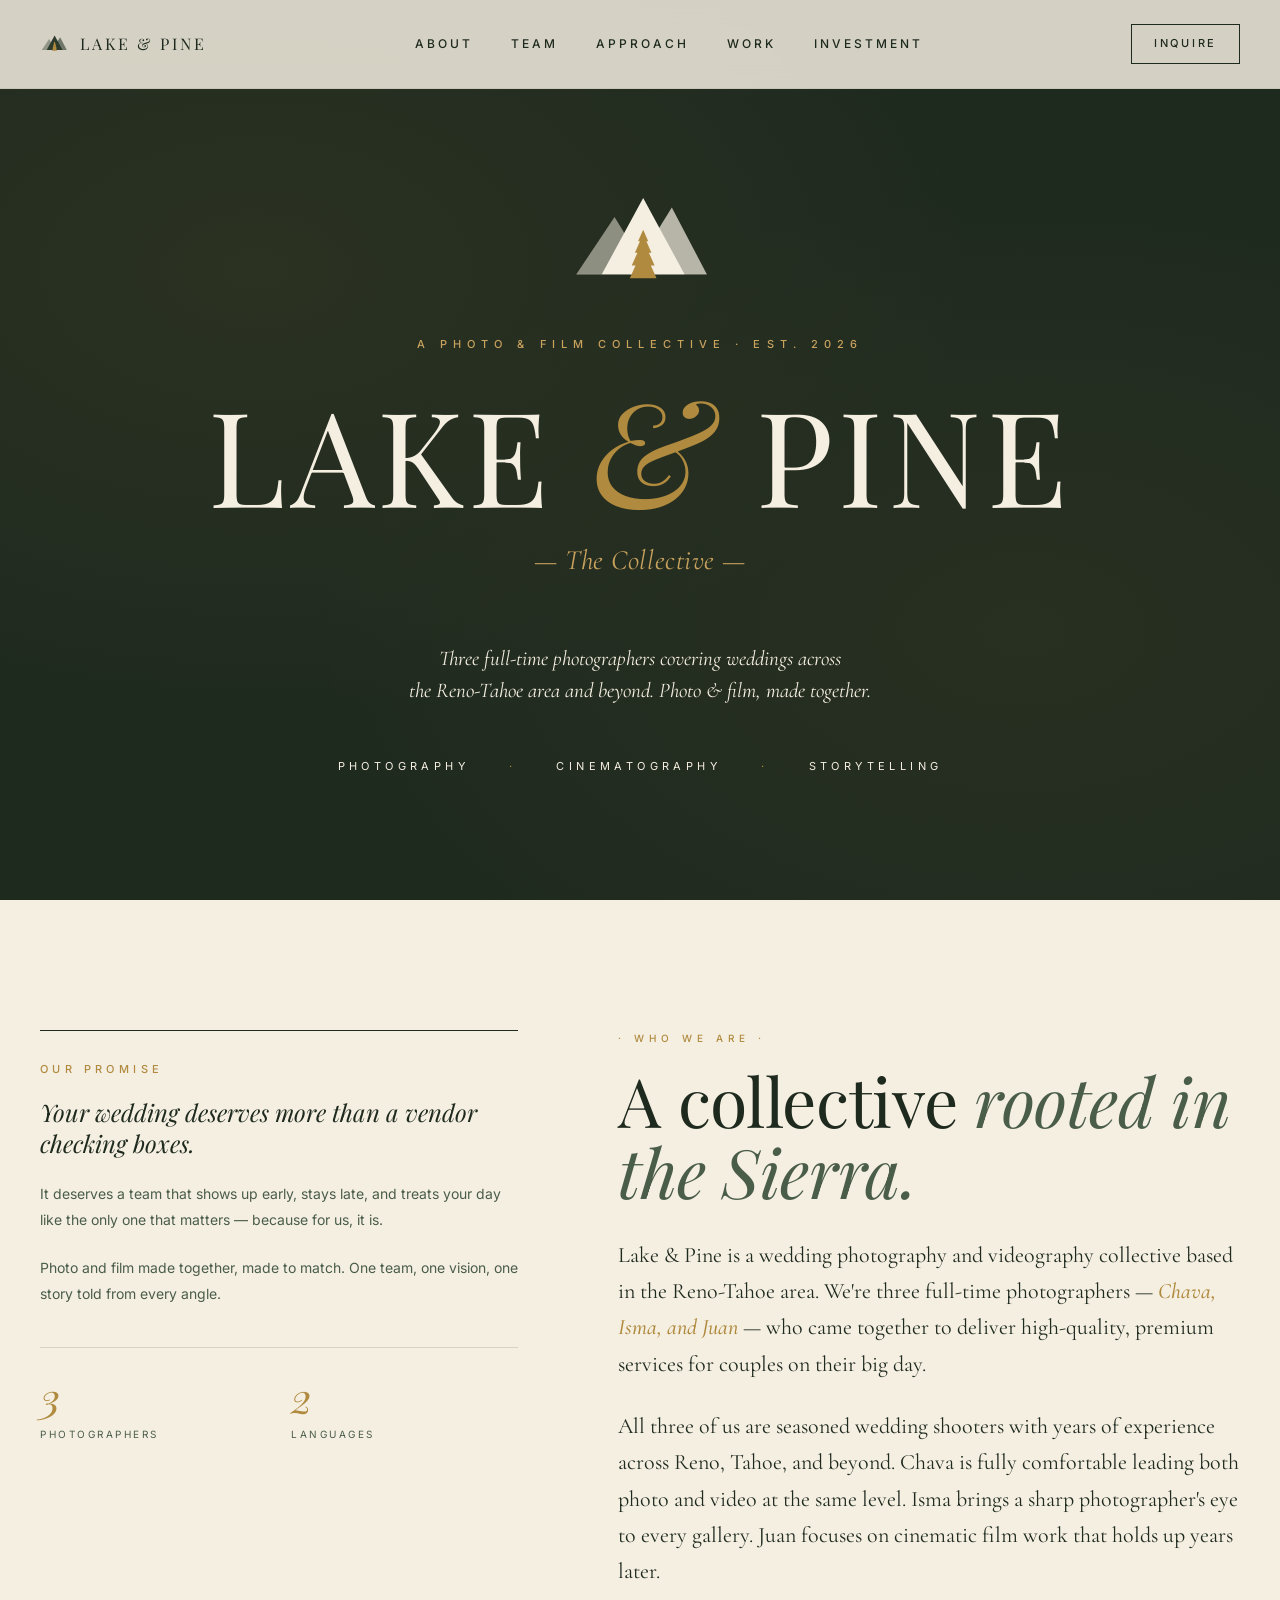
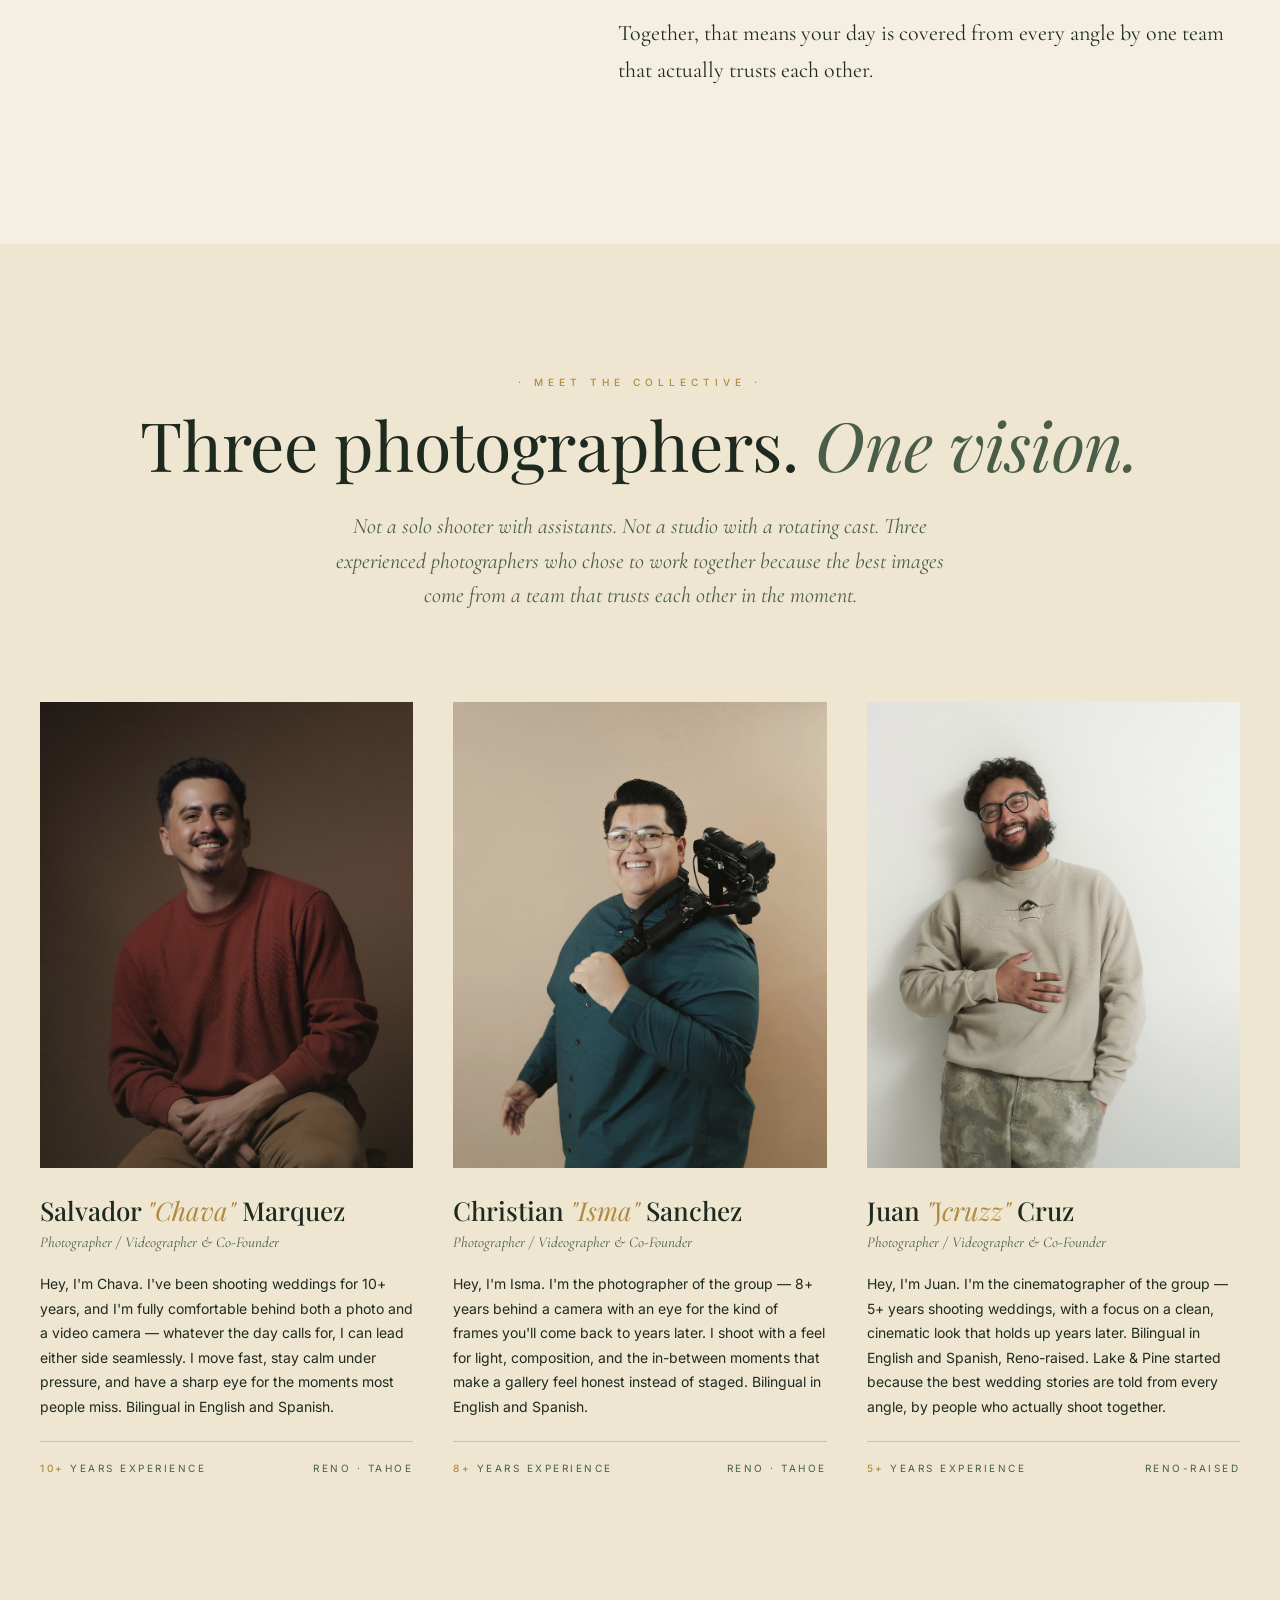
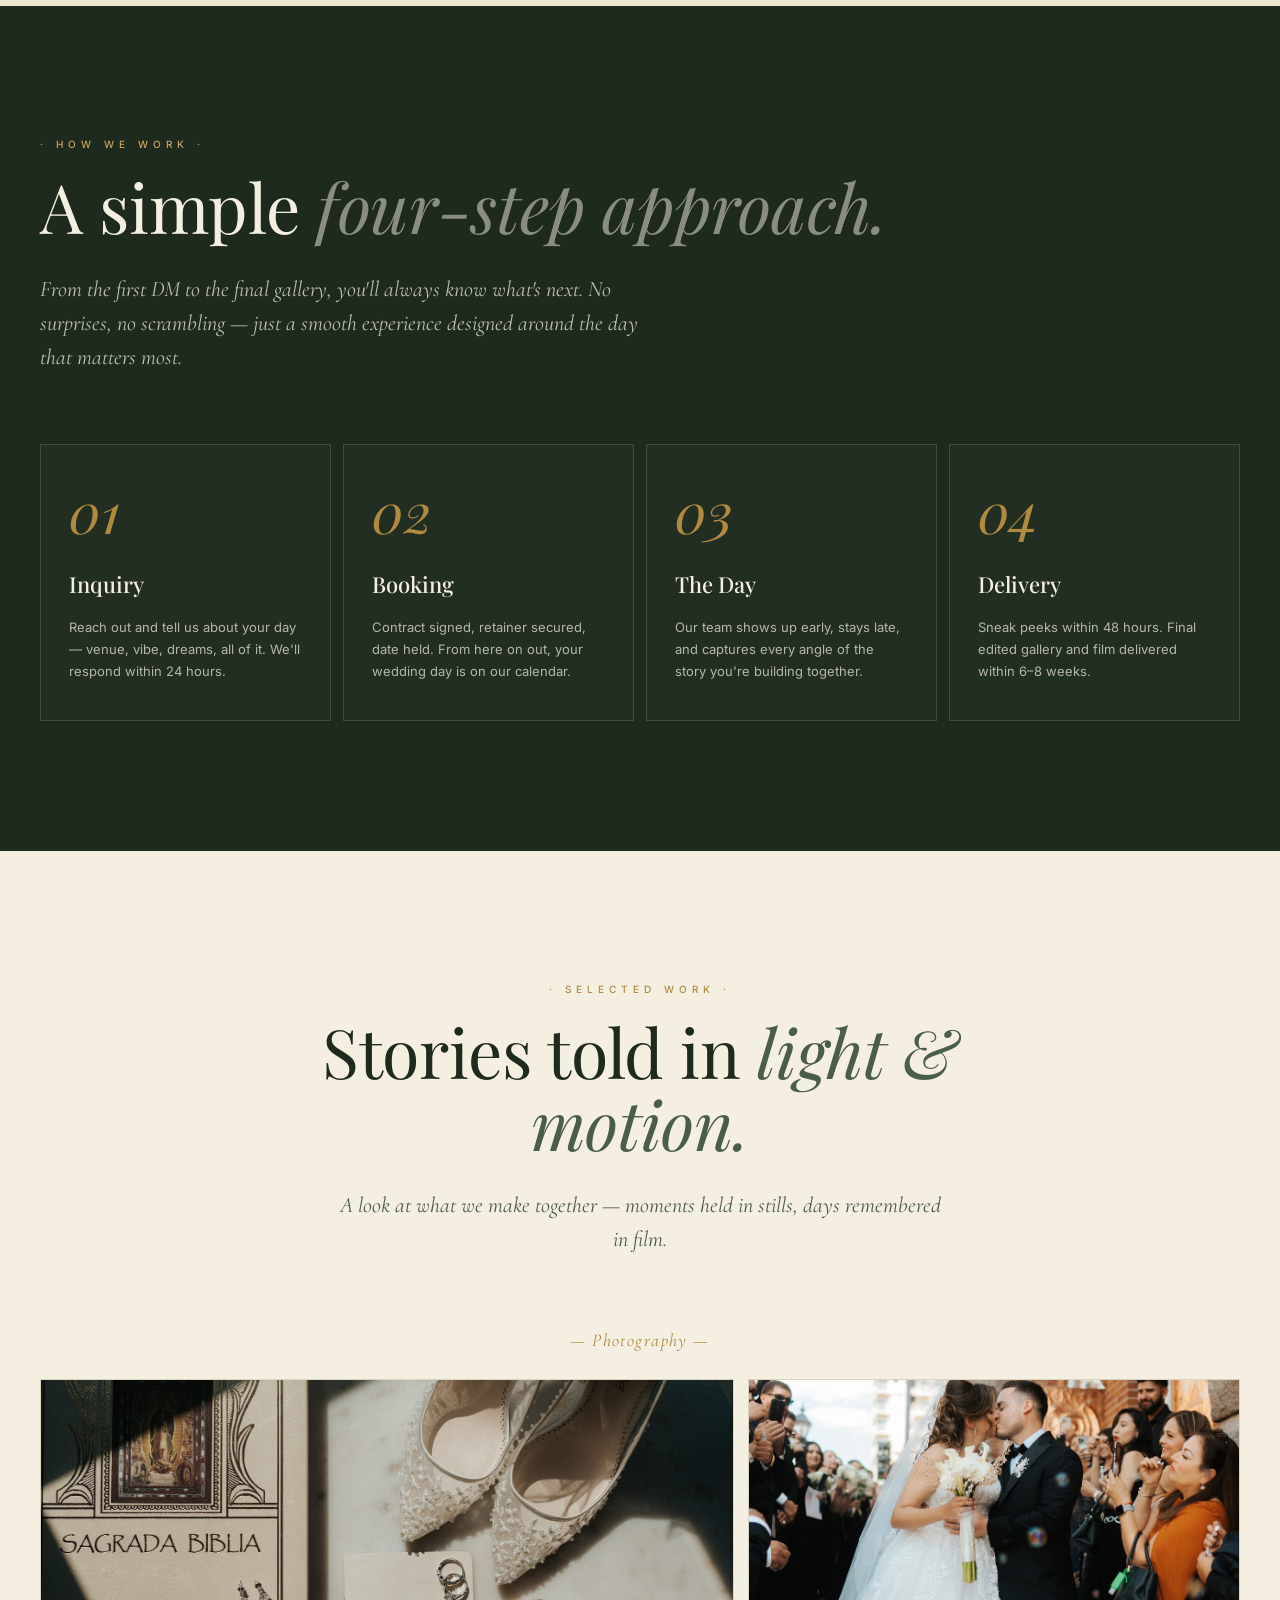
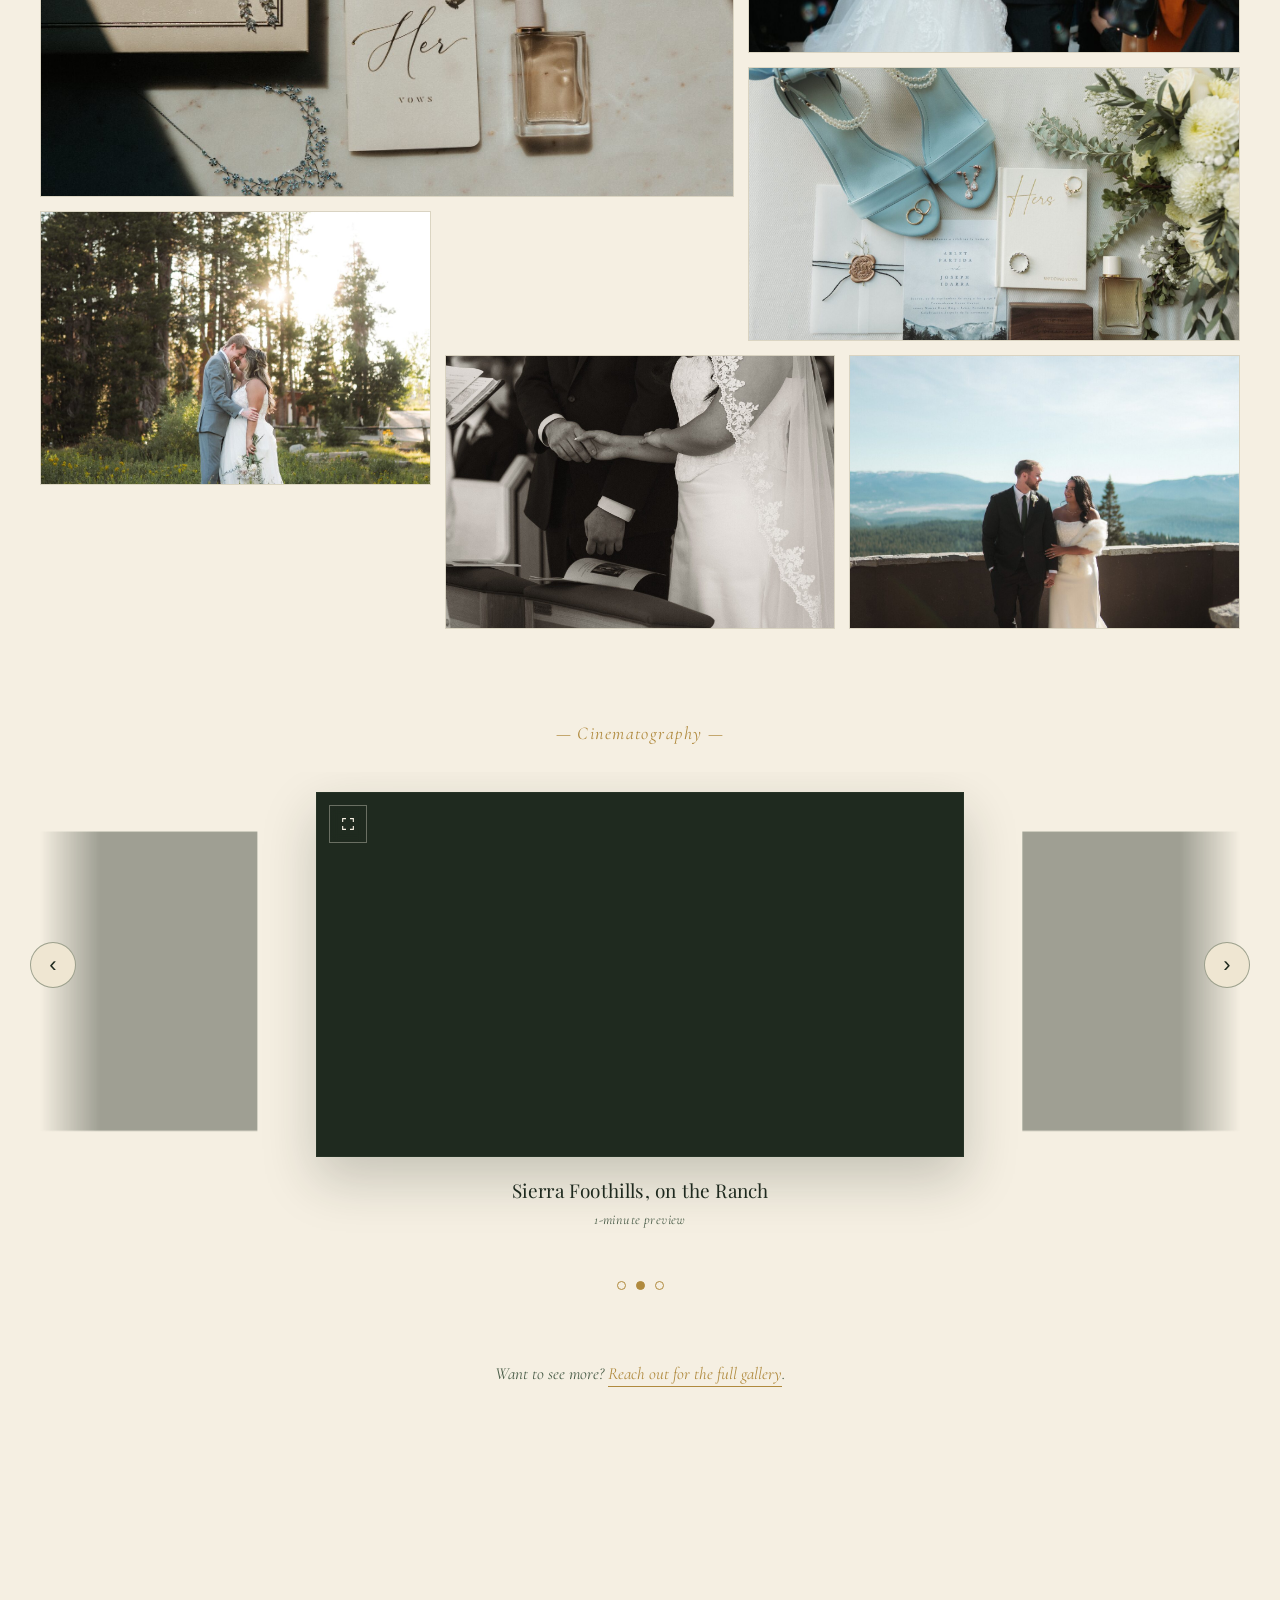
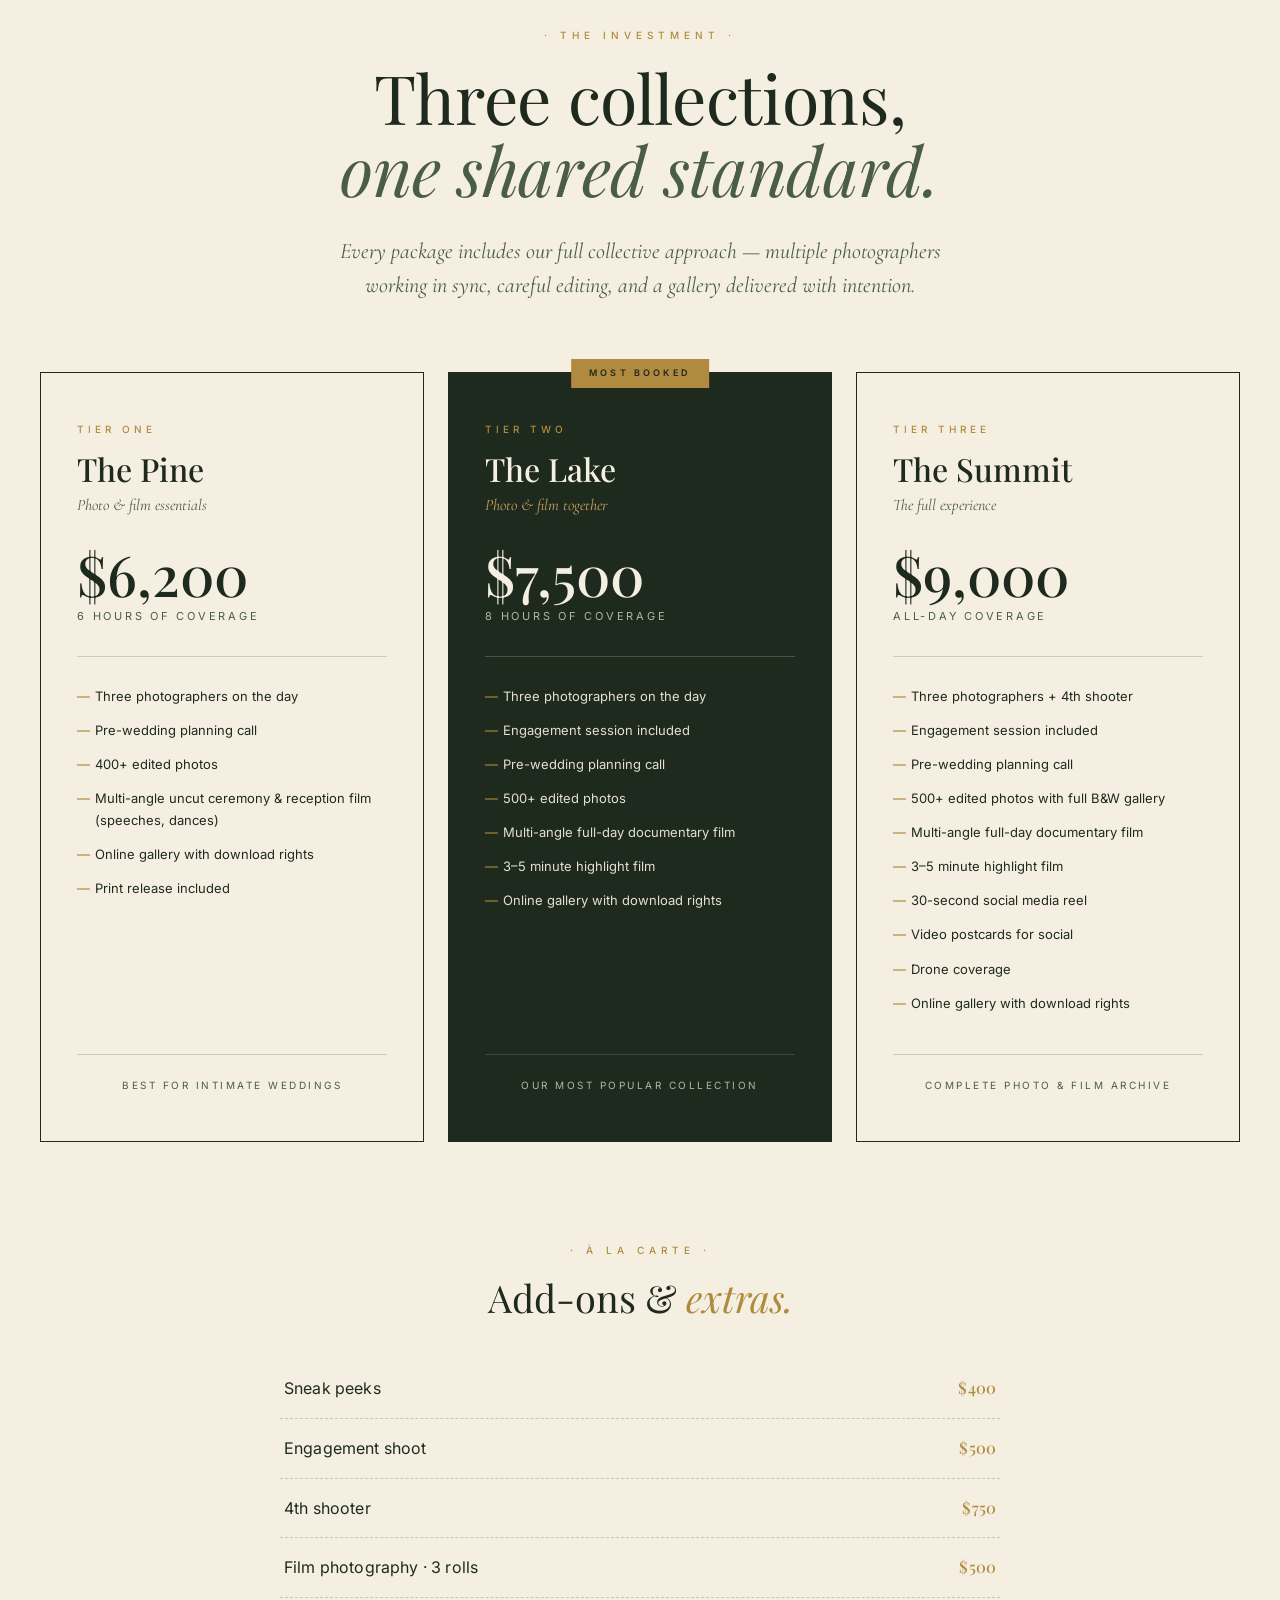
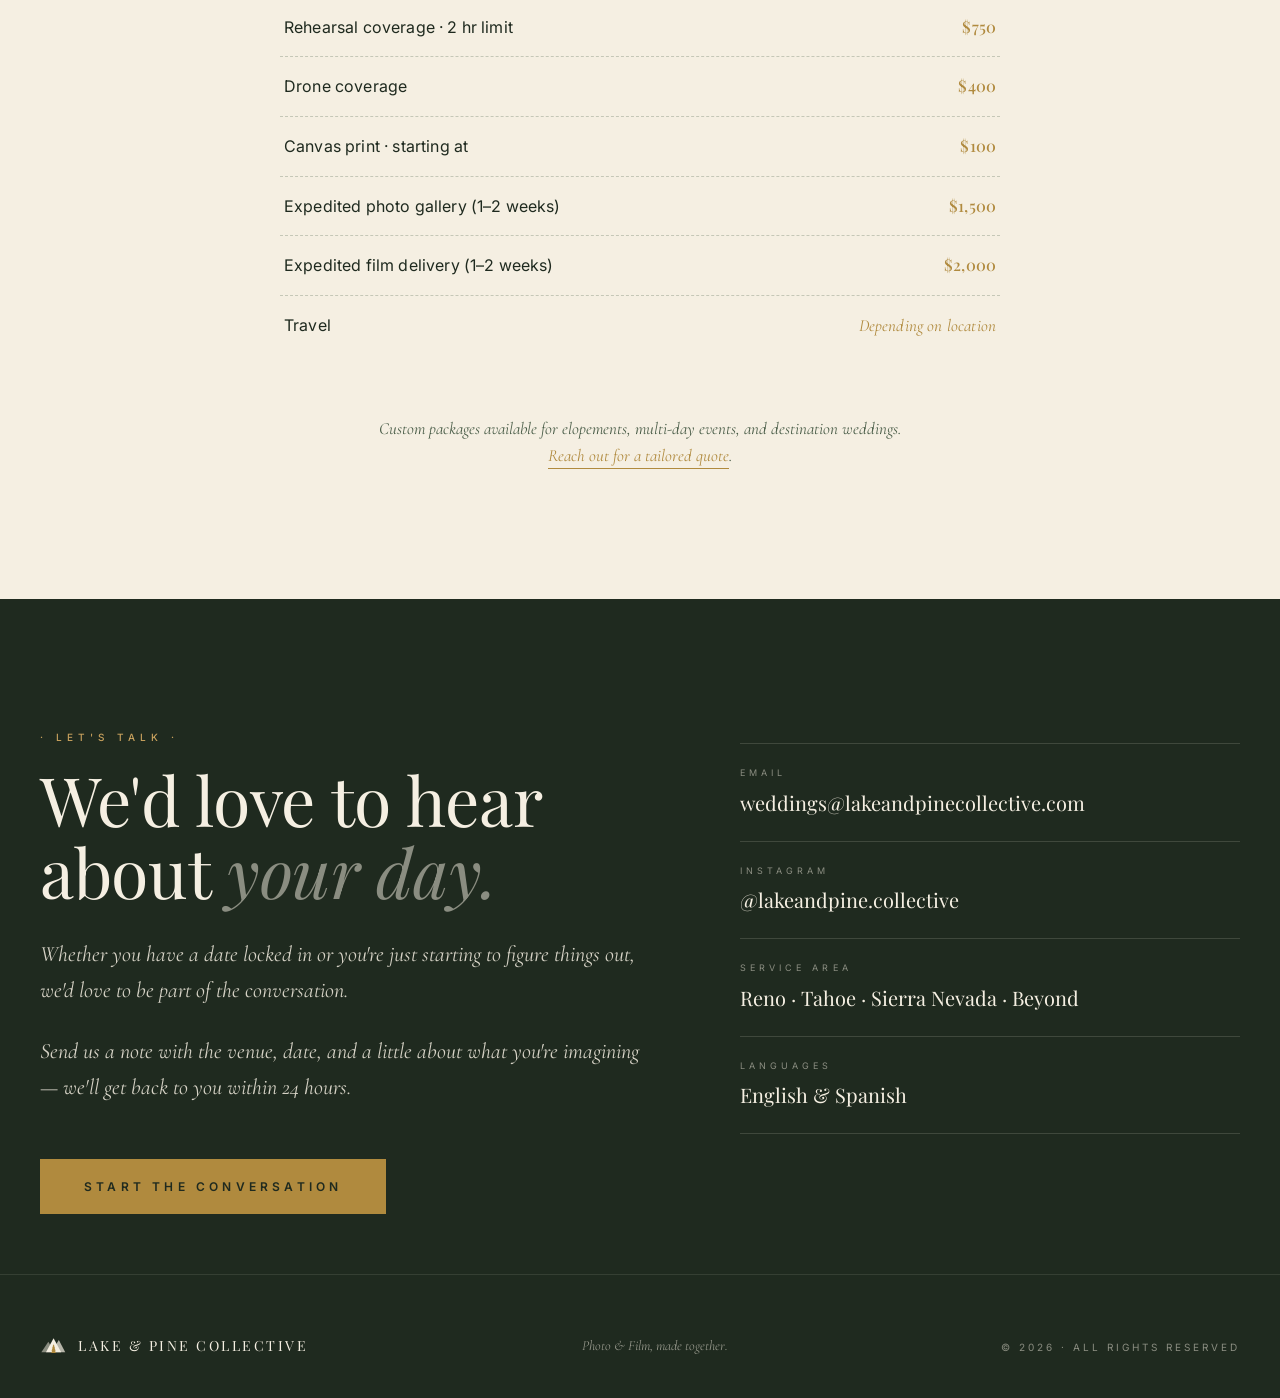
==== commit 6fa95c35: "add lightbox" ====
--- a/web/index.html
+++ b/web/index.html
@@ -315,7 +315,10 @@
         <div class="film-track" id="filmTrack" tabindex="0">
           <div class="film-slide">
             <div class="film-thumb">
-              <iframe src="https://player.vimeo.com/video/1186554408?api=1&amp;player_id=film-0" title="Tahoe, in the Trees" allow="autoplay; fullscreen; picture-in-picture; clipboard-write; encrypted-media" allowfullscreen></iframe>
+              <iframe src="https://player.vimeo.com/video/1186554408?api=1&amp;title=0&amp;byline=0&amp;portrait=0&amp;player_id=film-0" title="Tahoe, in the Trees" allow="autoplay; fullscreen; picture-in-picture; clipboard-write; encrypted-media" allowfullscreen></iframe>
+              <button class="film-expand" type="button" aria-label="Watch Tahoe, in the Trees larger">
+                <svg viewBox="0 0 24 24" aria-hidden="true"><path d="M4 9V4h5M20 9V4h-5M4 15v5h5M20 15v5h-5"/></svg>
+              </button>
             </div>
             <div class="film-meta">
               <span class="film-name">Tahoe, in the Trees</span>
@@ -324,7 +327,10 @@
           </div>
           <div class="film-slide" data-featured>
             <div class="film-thumb">
-              <iframe src="https://player.vimeo.com/video/1219101150?api=1&amp;player_id=film-2" title="Sierra Foothills, on the Ranch" allow="autoplay; fullscreen; picture-in-picture; clipboard-write; encrypted-media" allowfullscreen></iframe>
+              <iframe src="https://player.vimeo.com/video/1219101150?api=1&amp;title=0&amp;byline=0&amp;portrait=0&amp;player_id=film-2" title="Sierra Foothills, on the Ranch" allow="autoplay; fullscreen; picture-in-picture; clipboard-write; encrypted-media" allowfullscreen></iframe>
+              <button class="film-expand" type="button" aria-label="Watch Sierra Foothills, on the Ranch larger">
+                <svg viewBox="0 0 24 24" aria-hidden="true"><path d="M4 9V4h5M20 9V4h-5M4 15v5h5M20 15v5h-5"/></svg>
+              </button>
             </div>
             <div class="film-meta">
               <span class="film-name">Sierra Foothills, on the Ranch</span>
@@ -333,7 +339,10 @@
           </div>
           <div class="film-slide">
             <div class="film-thumb">
-              <iframe src="https://player.vimeo.com/video/1148430616?api=1&amp;player_id=film-1" title="Tahoe, by the Water" allow="autoplay; fullscreen; picture-in-picture; clipboard-write; encrypted-media" allowfullscreen></iframe>
+              <iframe src="https://player.vimeo.com/video/1148430616?api=1&amp;title=0&amp;byline=0&amp;portrait=0&amp;player_id=film-1" title="Tahoe, by the Water" allow="autoplay; fullscreen; picture-in-picture; clipboard-write; encrypted-media" allowfullscreen></iframe>
+              <button class="film-expand" type="button" aria-label="Watch Tahoe, by the Water larger">
+                <svg viewBox="0 0 24 24" aria-hidden="true"><path d="M4 9V4h5M20 9V4h-5M4 15v5h5M20 15v5h-5"/></svg>
+              </button>
             </div>
             <div class="film-meta">
               <span class="film-name">Tahoe, by the Water</span>
@@ -515,6 +524,22 @@
   </div>
 </footer>
 
+<!-- ============================ FILM LIGHTBOX ============================ -->
+<div class="film-lightbox" id="filmLightbox" role="dialog" aria-modal="true" aria-labelledby="lightboxTitle" hidden>
+  <button class="lightbox-close" id="lightboxClose" type="button" aria-label="Close film">&times;</button>
+  <div class="lightbox-shell" id="lightboxShell"></div>
+  <div class="lightbox-bar">
+    <div class="lightbox-caption">
+      <span class="lightbox-title" id="lightboxTitle"></span>
+      <span class="lightbox-detail" id="lightboxDetail"></span>
+    </div>
+    <button class="lightbox-fs" id="lightboxFs" type="button">
+      <svg viewBox="0 0 24 24" aria-hidden="true"><path d="M4 9V4h5M20 9V4h-5M4 15v5h5M20 15v5h-5"/></svg>
+      <span class="fs-label">Fullscreen</span>
+    </button>
+  </div>
+</div>
+
 <script>
   // Nav scroll effect
   const nav = document.getElementById('nav');
@@ -606,11 +631,19 @@
       if (e.key === 'ArrowRight') goTo(activeIndex + 1);
     });
 
-    // Click a peeking neighbour to pull it into focus
+    // Click a peeking neighbour to pull it into focus. The focused slide keeps its own
+    // clicks so Vimeo still handles play/pause — only the expand button is intercepted.
     slides.forEach((slide, i) => {
       slide.addEventListener('click', () => {
         if (offsetOf(i) !== 0) goTo(i);
       });
+      const expand = slide.querySelector('.film-expand');
+      if (expand) {
+        expand.addEventListener('click', (e) => {
+          e.stopPropagation();
+          openLightbox(slide, expand);
+        });
+      }
     });
 
     // Horizontal swipe — registers on the areas either side of the video iframes
@@ -624,6 +657,139 @@
       if (Math.abs(dx) > 40) goTo(activeIndex + (dx < 0 ? 1 : -1));
     });
 
+    // ---- Lightbox ----------------------------------------------------------
+    // At carousel size the player is ~550px wide, and Vimeo folds fullscreen away
+    // behind its overflow chevron below roughly 600px. Reopening the film large puts
+    // the full control bar back, and the bar below it carries our own fullscreen
+    // control so nobody has to go hunting through the player's menu.
+    const lightbox = document.getElementById('filmLightbox');
+    const shell = document.getElementById('lightboxShell');
+    const closeBtn = document.getElementById('lightboxClose');
+    const fsBtn = document.getElementById('lightboxFs');
+    const fsLabel = fsBtn.querySelector('.fs-label');
+    const lbTitle = document.getElementById('lightboxTitle');
+    const lbDetail = document.getElementById('lightboxDetail');
+    let lastTrigger = null;
+
+    // iOS Safari has no Fullscreen API for arbitrary elements — the lightbox is
+    // already near-fullscreen there, and Vimeo's own button still works inside it.
+    const fsEnabled = document.fullscreenEnabled || document.webkitFullscreenEnabled;
+    if (!fsEnabled) fsBtn.hidden = true;
+
+    function fullscreenElement() {
+      return document.fullscreenElement || document.webkitFullscreenElement || null;
+    }
+
+    function openLightbox(slide, trigger) {
+      const inline = slide.querySelector('iframe');
+      const id = inline && inline.src.match(/video\/(\d+)/);
+      if (!id) return;
+
+      pauseSlide(slide);
+      const name = slide.querySelector('.film-name').textContent.trim();
+      lbTitle.textContent = name;
+      lbDetail.textContent = slide.querySelector('.film-detail').textContent.trim();
+
+      const frame = document.createElement('iframe');
+      frame.src = 'https://player.vimeo.com/video/' + id[1] +
+        '?api=1&autoplay=1&title=0&byline=0&portrait=0&player_id=film-lightbox';
+      frame.title = name;
+      frame.allow = 'autoplay; fullscreen; picture-in-picture; clipboard-write; encrypted-media';
+      frame.allowFullscreen = true;
+      shell.appendChild(frame);
+
+      lastTrigger = trigger;
+      lightbox.hidden = false;
+      void lightbox.offsetWidth; // commit the unhide so the fade actually runs
+      lightbox.classList.add('is-open');
+      document.body.style.overflow = 'hidden';
+      closeBtn.focus();
+    }
+
+    function closeLightbox() {
+      if (lightbox.hidden) return;
+      if (fullscreenElement()) {
+        (document.exitFullscreen || document.webkitExitFullscreen).call(document);
+      }
+      // Tear the player down immediately rather than after the fade, so the audio
+      // stops the moment the film is dismissed.
+      const frame = shell.querySelector('iframe');
+      if (frame) frame.remove();
+      lightbox.classList.remove('is-open');
+      document.body.style.overflow = '';
+      setTimeout(() => { lightbox.hidden = true; }, 280);
+      if (lastTrigger) {
+        lastTrigger.focus();
+        lastTrigger = null;
+      }
+    }
+
+    // Ask the Vimeo player to go fullscreen itself. Used when the browser won't let us
+    // put our own element fullscreen — some embedded webviews refuse the request outright.
+    function askPlayerForFullscreen() {
+      const frame = shell.querySelector('iframe');
+      if (frame && frame.contentWindow) {
+        frame.contentWindow.postMessage(
+          JSON.stringify({ method: 'requestFullscreen' }), 'https://player.vimeo.com');
+      }
+    }
+
+    function toggleFullscreen() {
+      if (fullscreenElement()) {
+        (document.exitFullscreen || document.webkitExitFullscreen).call(document);
+        return;
+      }
+      const request = shell.requestFullscreen || shell.webkitRequestFullscreen;
+      if (!request) {
+        askPlayerForFullscreen();
+        return;
+      }
+      const pending = request.call(shell);
+      if (pending && pending.catch) pending.catch(askPlayerForFullscreen);
+    }
+
+    function syncFsLabel() {
+      const on = !!fullscreenElement();
+      fsLabel.textContent = on ? 'Exit Fullscreen' : 'Fullscreen';
+      fsBtn.setAttribute('aria-pressed', on);
+    }
+
+    fsBtn.addEventListener('click', toggleFullscreen);
+    closeBtn.addEventListener('click', closeLightbox);
+    document.addEventListener('fullscreenchange', syncFsLabel);
+    document.addEventListener('webkitfullscreenchange', syncFsLabel);
+    syncFsLabel();
+
+    // Clicking the backdrop closes; clicks on the player or the bar do not
+    lightbox.addEventListener('click', (e) => {
+      if (e.target === lightbox) closeLightbox();
+    });
+
+    document.addEventListener('keydown', (e) => {
+      if (e.key !== 'Escape' || lightbox.hidden) return;
+      // In fullscreen, let the browser's own Escape handling exit that first
+      if (fullscreenElement()) return;
+      closeLightbox();
+    });
+
+    // Keep tabbing inside the dialog. Once focus lands in the Vimeo iframe the
+    // keystrokes belong to the player, which is what we want anyway.
+    lightbox.addEventListener('keydown', (e) => {
+      if (e.key !== 'Tab') return;
+      const focusable = Array.from(lightbox.querySelectorAll('button, iframe'))
+        .filter(el => !el.hidden);
+      if (!focusable.length) return;
+      const first = focusable[0];
+      const last = focusable[focusable.length - 1];
+      if (e.shiftKey && document.activeElement === first) {
+        e.preventDefault();
+        last.focus();
+      } else if (!e.shiftKey && document.activeElement === last) {
+        e.preventDefault();
+        first.focus();
+      }
+    });
+
     // Lay the slides out for the first paint without animating them into place
     track.classList.add('is-init');
     render();
--- a/web/styles.css
+++ b/web/styles.css
@@ -512,7 +512,11 @@
 .film-slide {
   grid-area: stack;
   justify-self: center;
-  width: 46%;
+  /* 54% of the 1200px track puts the focused player at ~648px. Vimeo only shows its
+     full control bar — fullscreen button included — above roughly 620px; below that it
+     collapses everything behind an overflow chevron. The few extra points buy headroom
+     over that threshold while still leaving the neighbours peeking either side. */
+  width: 54%;
   display: flex;
   flex-direction: column;
   transform: translateX(calc(var(--d, 0) * 100%)) scale(0.82);
@@ -622,6 +626,176 @@
   transition: background 0.3s ease;
 }
 .film-dot.is-active { background: var(--gold); }
+
+/* Expand-to-lightbox control. Shown only on the focused film — the peeking
+   neighbours aren't playable, so an expand affordance there would be a dead end.
+   Sits top-left because Vimeo puts its own overflow menu in the top-right corner. */
+.film-expand {
+  position: absolute;
+  top: 12px;
+  left: 12px;
+  width: 38px;
+  height: 38px;
+  padding: 0;
+  z-index: 2;
+  display: flex;
+  align-items: center;
+  justify-content: center;
+  border: 1px solid rgba(245, 239, 226, 0.35);
+  background: rgba(31, 42, 31, 0.55);
+  -webkit-backdrop-filter: blur(4px);
+  backdrop-filter: blur(4px);
+  color: var(--cream);
+  cursor: pointer;
+  opacity: 0;
+  pointer-events: none;
+  transition: opacity 0.35s ease, background 0.3s ease, border-color 0.3s ease, color 0.3s ease;
+}
+.film-slide.is-active .film-expand {
+  opacity: 1;
+  pointer-events: auto;
+}
+.film-expand:hover {
+  background: var(--gold);
+  border-color: var(--gold);
+  color: var(--forest-deep);
+}
+.film-expand:focus-visible {
+  outline: 2px solid var(--gold);
+  outline-offset: 2px;
+}
+.film-expand svg {
+  width: 16px;
+  height: 16px;
+  fill: none;
+  stroke: currentColor;
+  stroke-width: 1.7;
+}
+
+/* FILM LIGHTBOX — the films reopened large. Below roughly 600px of player width
+   Vimeo collapses fullscreen behind its overflow chevron, so showing the film at
+   full width both restores the native control bar and gives our own fullscreen
+   button somewhere obvious to live. */
+.film-lightbox {
+  --shell-w: min(92vw, 1500px, calc((80vh - 60px) * 16 / 9));
+  position: fixed;
+  inset: 0;
+  z-index: 200;
+  display: flex;
+  flex-direction: column;
+  align-items: center;
+  justify-content: center;
+  gap: 22px;
+  background: rgba(24, 32, 24, 0.94);
+  -webkit-backdrop-filter: blur(6px);
+  backdrop-filter: blur(6px);
+  opacity: 0;
+  transition: opacity 0.28s ease;
+}
+.film-lightbox[hidden] { display: none; }
+.film-lightbox.is-open { opacity: 1; }
+.lightbox-shell {
+  position: relative;
+  width: var(--shell-w);
+  aspect-ratio: 16 / 9;
+  background: #000;
+  box-shadow: 0 30px 80px rgba(0, 0, 0, 0.5);
+}
+.lightbox-shell iframe {
+  width: 100%;
+  height: 100%;
+  border: 0;
+  display: block;
+}
+/* Written as separate rules on purpose — a browser that doesn't know one of these
+   prefixes would otherwise drop the whole selector list. */
+.lightbox-shell:fullscreen {
+  width: 100%;
+  height: 100%;
+  aspect-ratio: auto;
+  box-shadow: none;
+}
+.lightbox-shell:-webkit-full-screen {
+  width: 100%;
+  height: 100%;
+  aspect-ratio: auto;
+  box-shadow: none;
+}
+.lightbox-bar {
+  width: var(--shell-w);
+  display: flex;
+  align-items: center;
+  justify-content: space-between;
+  gap: 24px;
+}
+.lightbox-title {
+  font-family: 'Playfair Display', serif;
+  font-size: 20px;
+  color: var(--cream);
+  letter-spacing: 0.01em;
+}
+.lightbox-detail {
+  font-family: 'Cormorant Garamond', serif;
+  font-style: italic;
+  font-size: 14px;
+  color: rgba(245, 239, 226, 0.6);
+  margin-left: 12px;
+  letter-spacing: 0.03em;
+}
+.lightbox-fs {
+  display: inline-flex;
+  align-items: center;
+  gap: 9px;
+  flex-shrink: 0;
+  padding: 11px 18px;
+  font-family: 'Inter', sans-serif;
+  font-size: 10px;
+  font-weight: 500;
+  letter-spacing: 0.18em;
+  text-transform: uppercase;
+  white-space: nowrap;
+  color: var(--cream);
+  background: transparent;
+  border: 1px solid rgba(245, 239, 226, 0.32);
+  cursor: pointer;
+  transition: background 0.3s ease, color 0.3s ease, border-color 0.3s ease;
+}
+.lightbox-fs:hover {
+  background: var(--gold);
+  border-color: var(--gold);
+  color: var(--forest-deep);
+}
+.lightbox-fs svg {
+  width: 13px;
+  height: 13px;
+  fill: none;
+  stroke: currentColor;
+  stroke-width: 1.7;
+}
+.lightbox-fs[hidden] { display: none; }
+.lightbox-close {
+  position: absolute;
+  top: 24px;
+  right: 28px;
+  width: 44px;
+  height: 44px;
+  border-radius: 50%;
+  display: flex;
+  align-items: center;
+  justify-content: center;
+  border: 1px solid rgba(245, 239, 226, 0.3);
+  background: transparent;
+  color: var(--cream);
+  font-size: 26px;
+  line-height: 1;
+  cursor: pointer;
+  transition: background 0.3s ease, color 0.3s ease, border-color 0.3s ease;
+}
+.lightbox-close:hover {
+  background: var(--cream);
+  border-color: var(--cream);
+  color: var(--forest-deep);
+}
 @media (max-width: 900px) {
   .photo-grid { grid-auto-rows: 110px; gap: 10px; }
   .photo-1 { grid-column: span 12; grid-row: span 3; }
@@ -631,12 +805,21 @@
   .film-arrow { width: 38px; height: 38px; font-size: 18px; }
   .film-arrow-prev { left: -4px; }
   .film-arrow-next { right: -4px; }
+  .film-lightbox { gap: 16px; }
+  .lightbox-close { top: 16px; right: 16px; width: 40px; height: 40px; }
 }
 @media (max-width: 600px) {
   .photo-grid { grid-auto-rows: 90px; gap: 8px; }
   .photo-1 { grid-column: span 12; grid-row: span 3; }
   .photo-2, .photo-3 { grid-column: span 12; grid-row: span 2; }
   .photo-4, .photo-5, .photo-6 { grid-column: span 12; grid-row: span 2; }
+  .film-expand { width: 34px; height: 34px; top: 8px; left: 8px; }
+  .film-expand svg { width: 14px; height: 14px; }
+  /* Caption and fullscreen stack rather than squeezing onto one line */
+  .lightbox-bar { flex-direction: column; align-items: flex-start; gap: 14px; }
+  .lightbox-title { font-size: 17px; }
+  .lightbox-detail { margin-left: 10px; }
+  .lightbox-fs { align-self: stretch; justify-content: center; }
 }
 
 /* ========== INVESTMENT / PRICING ========== */
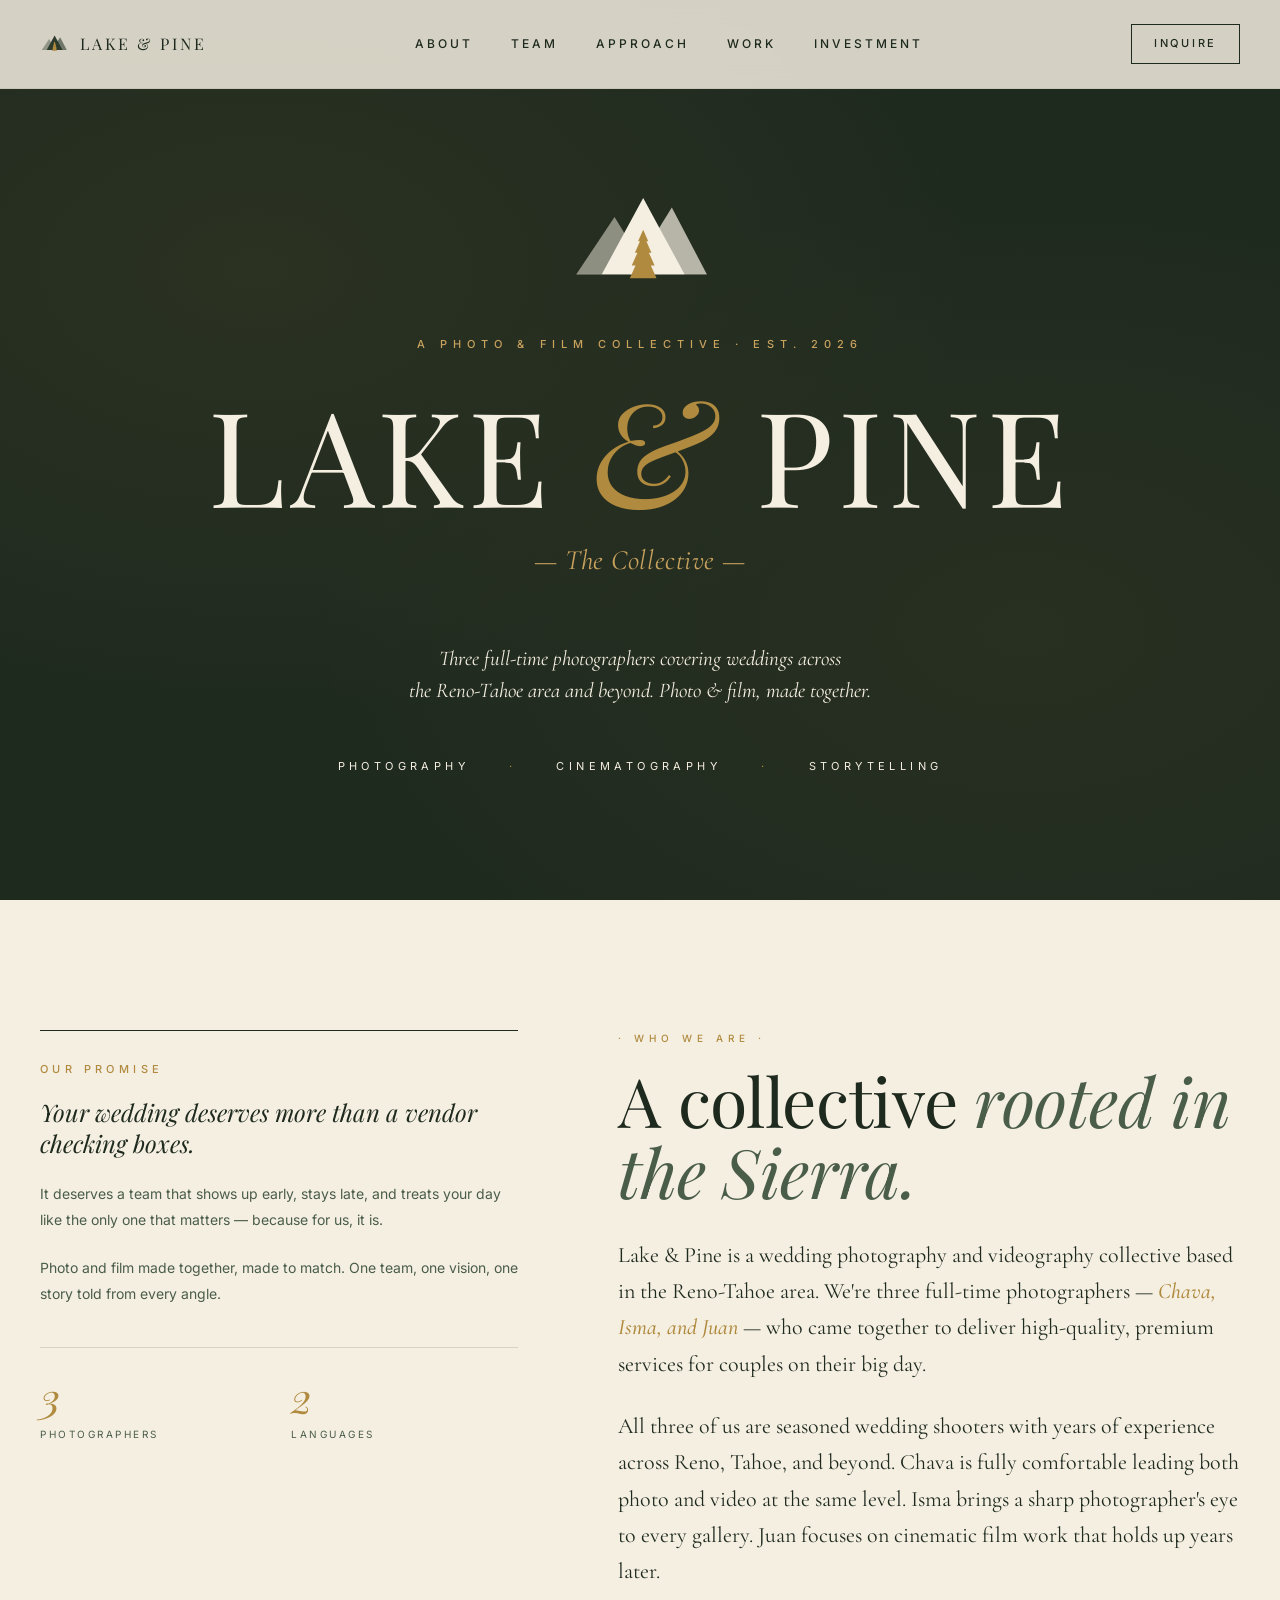
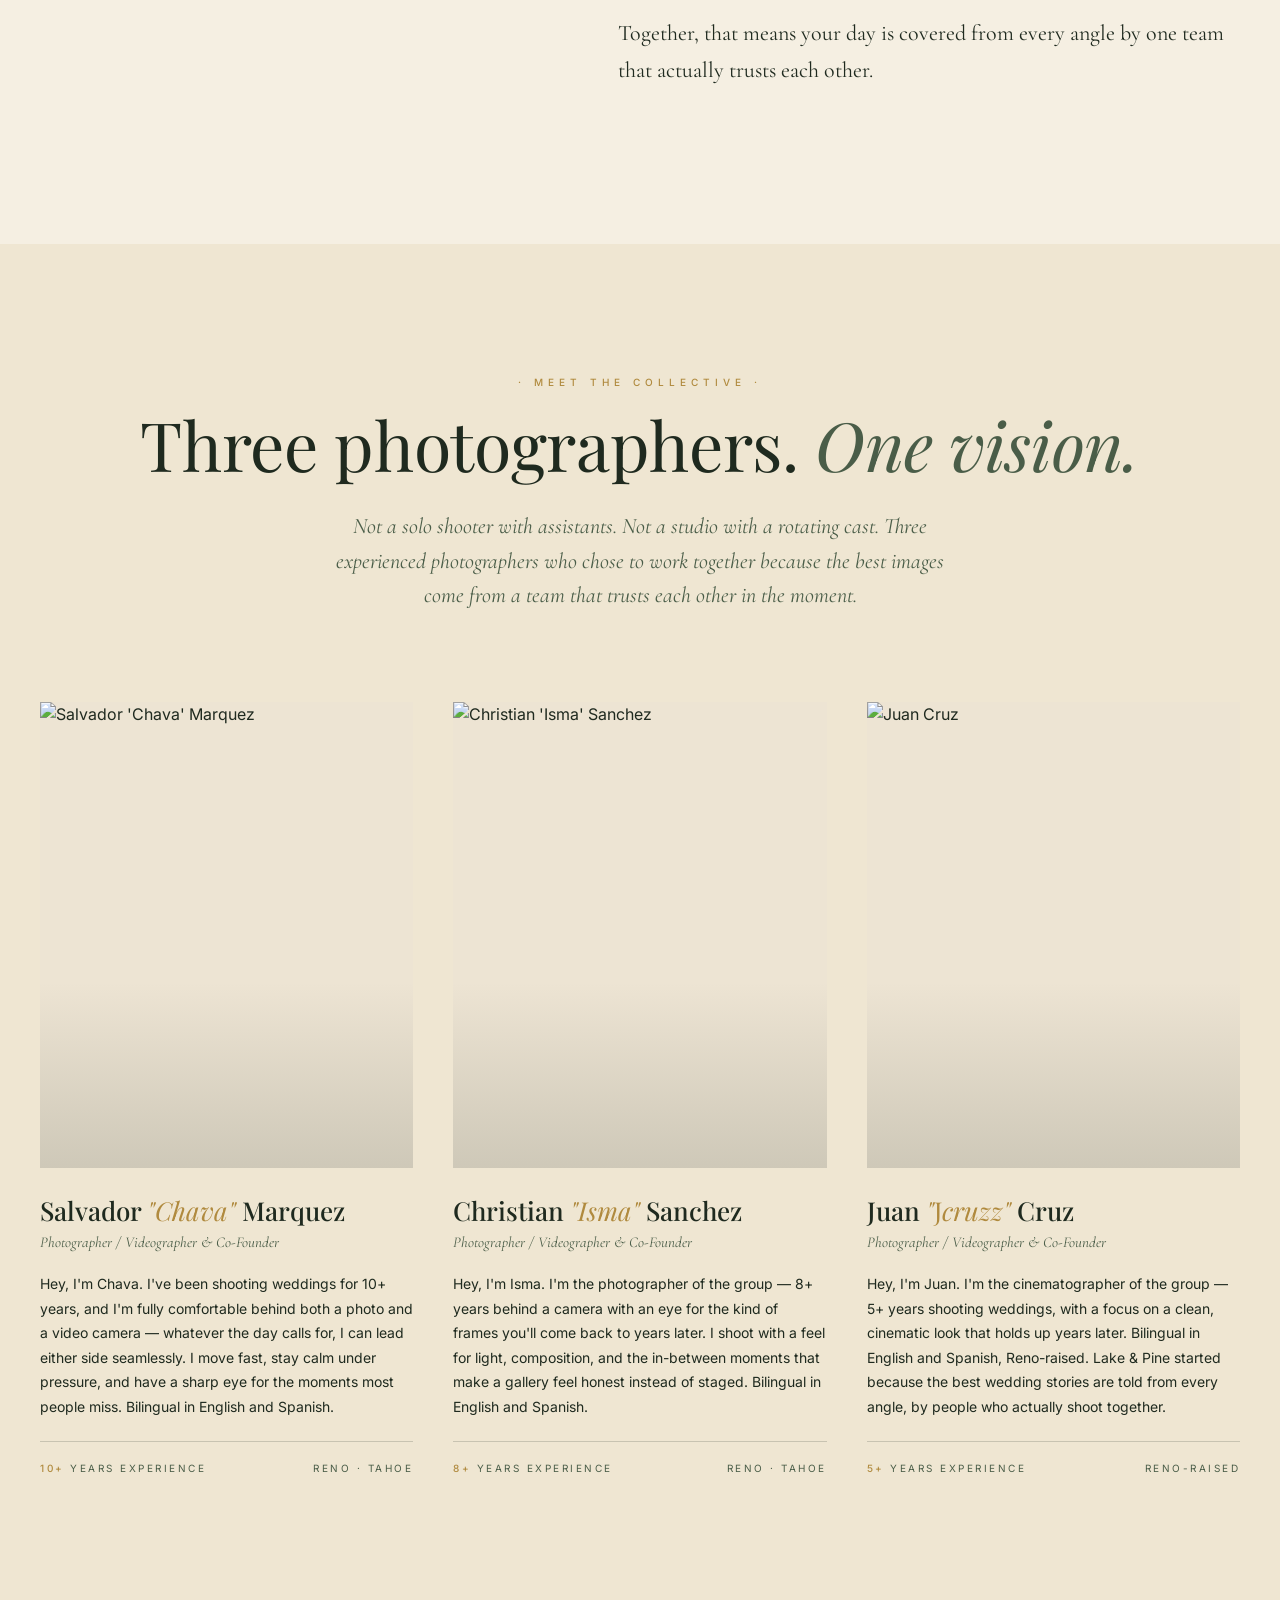
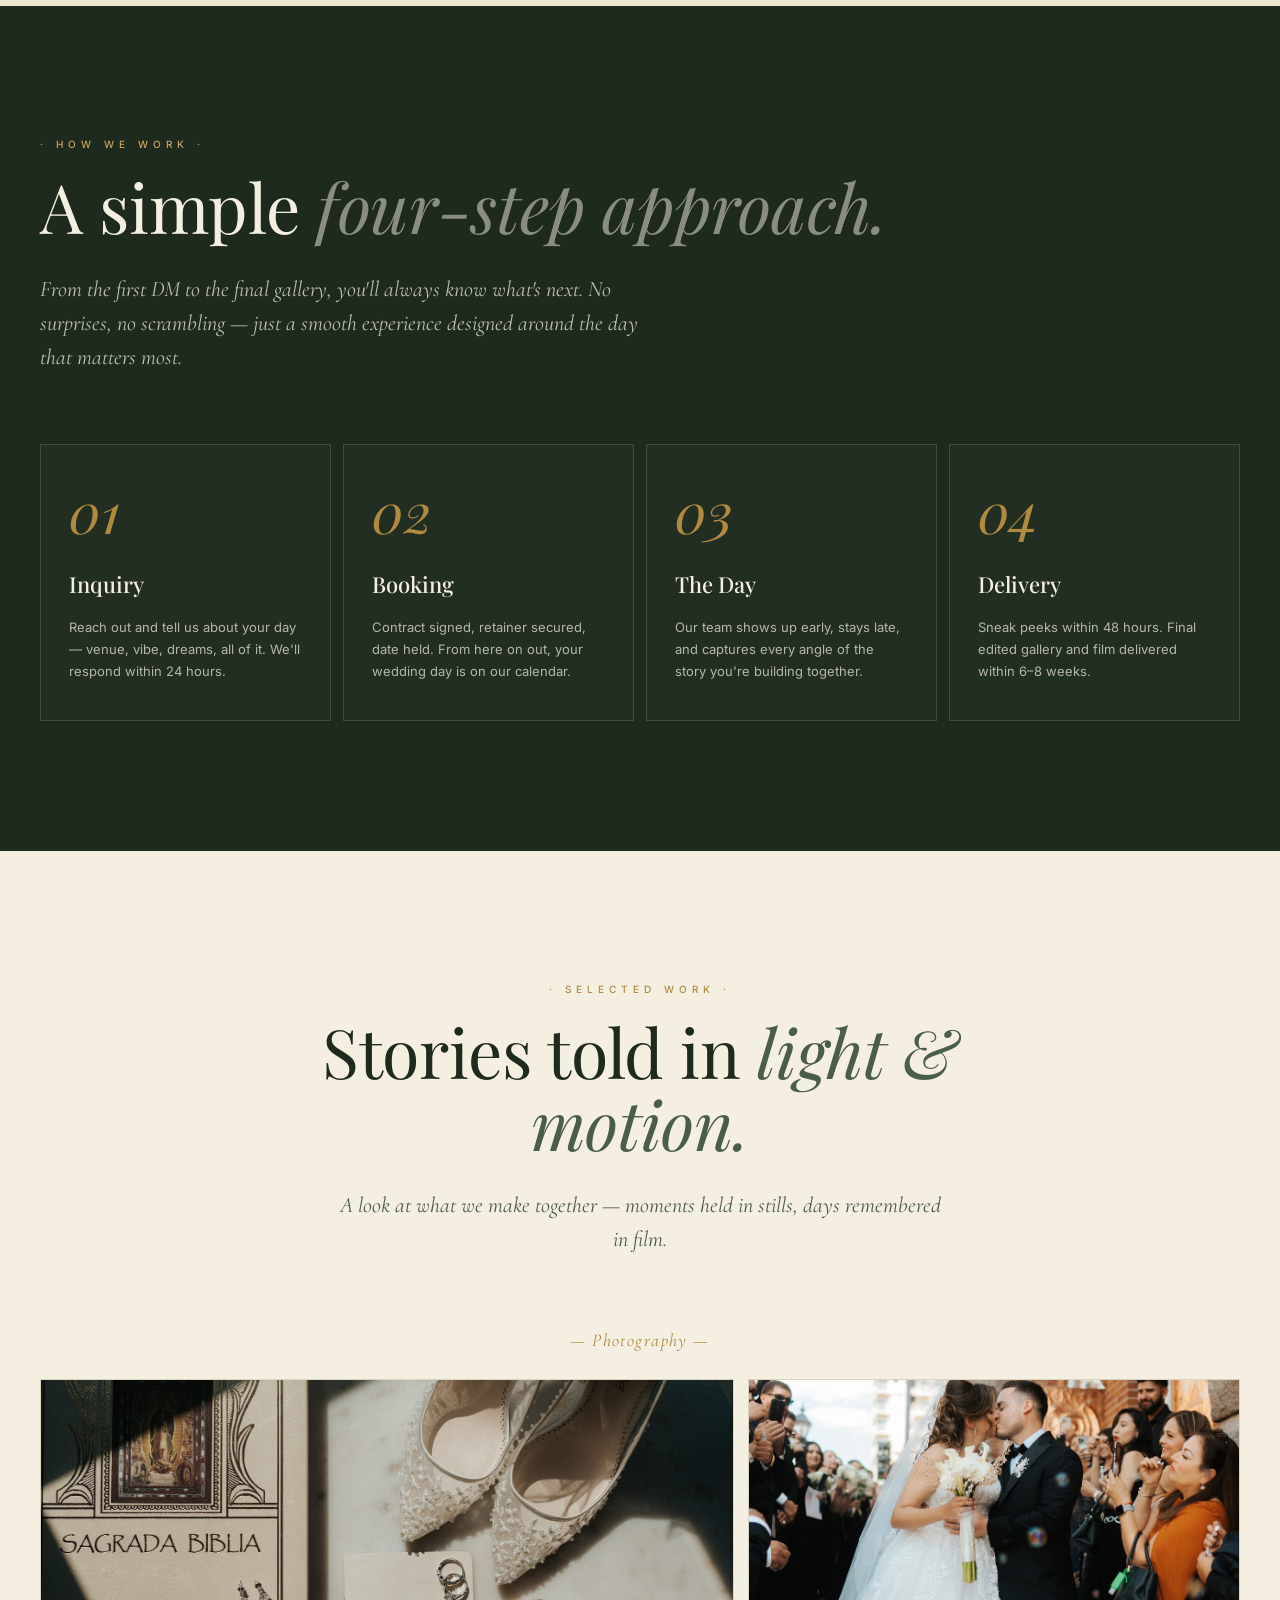
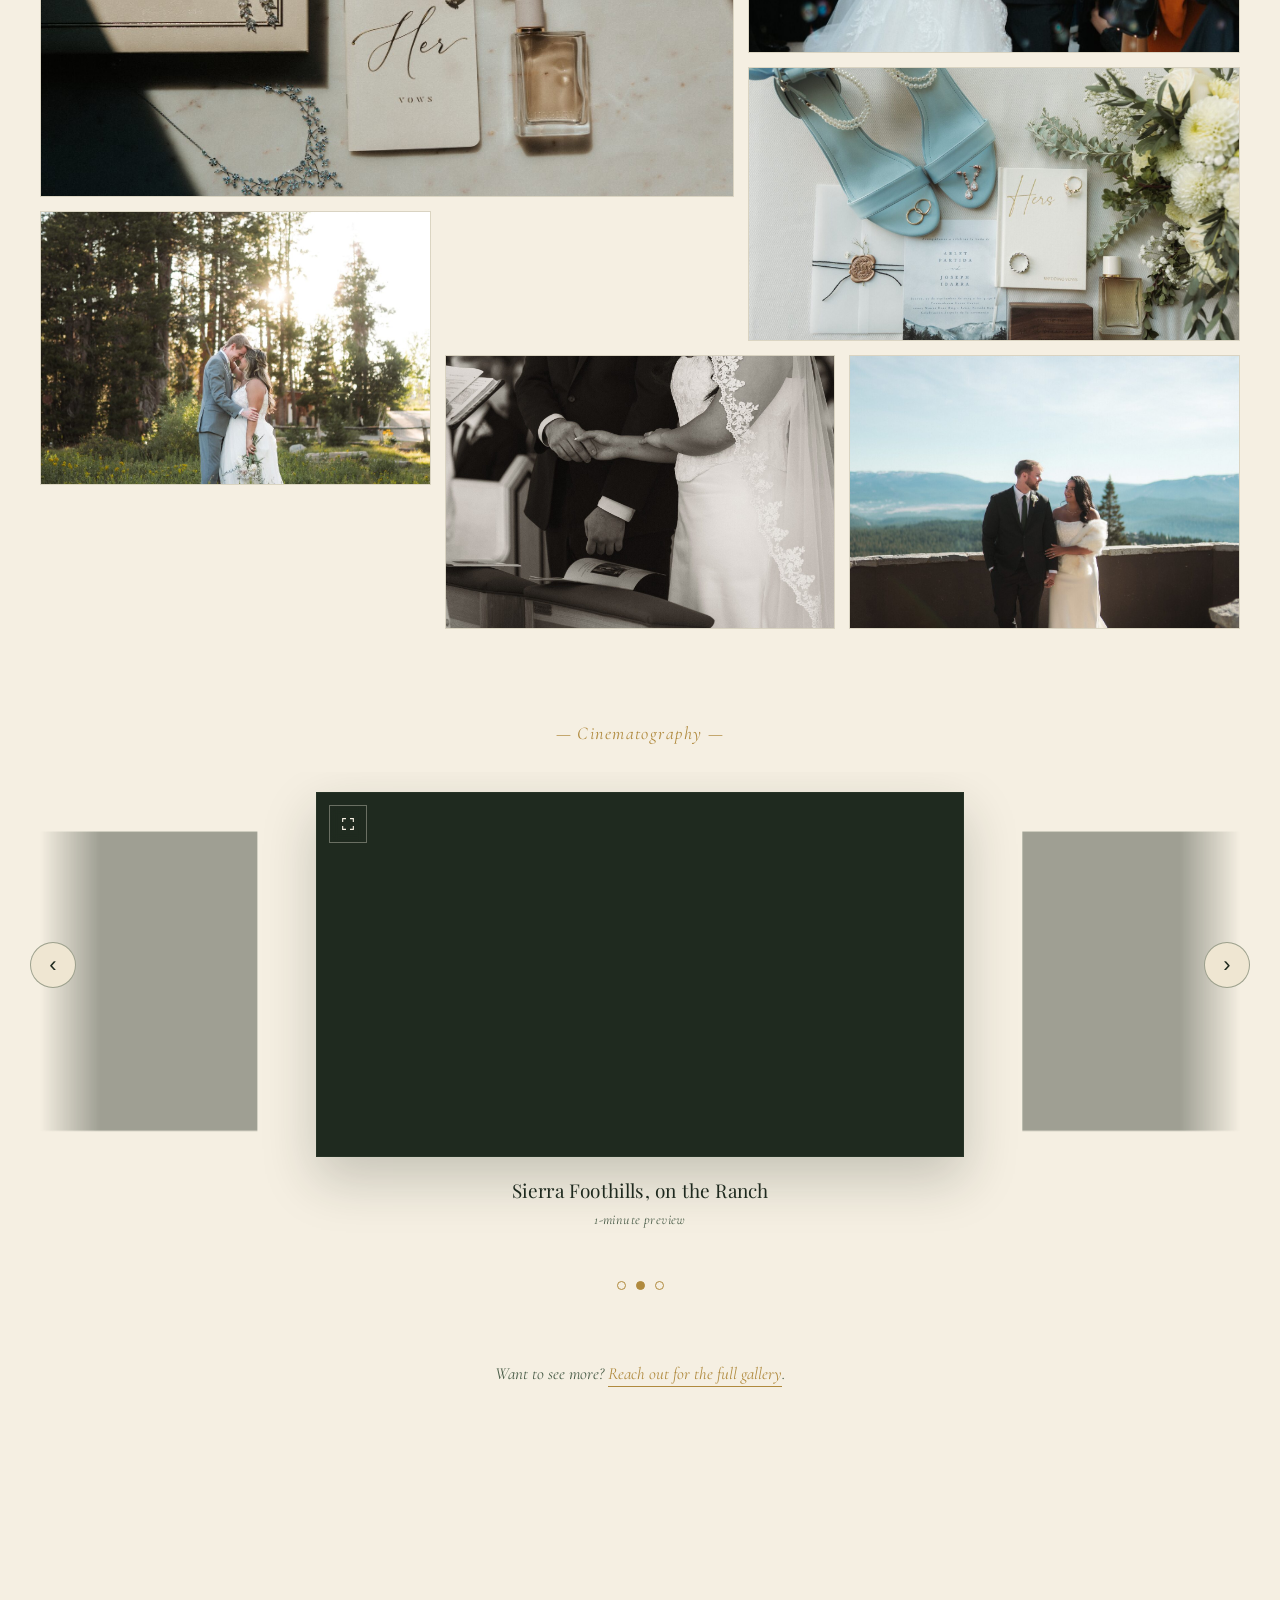
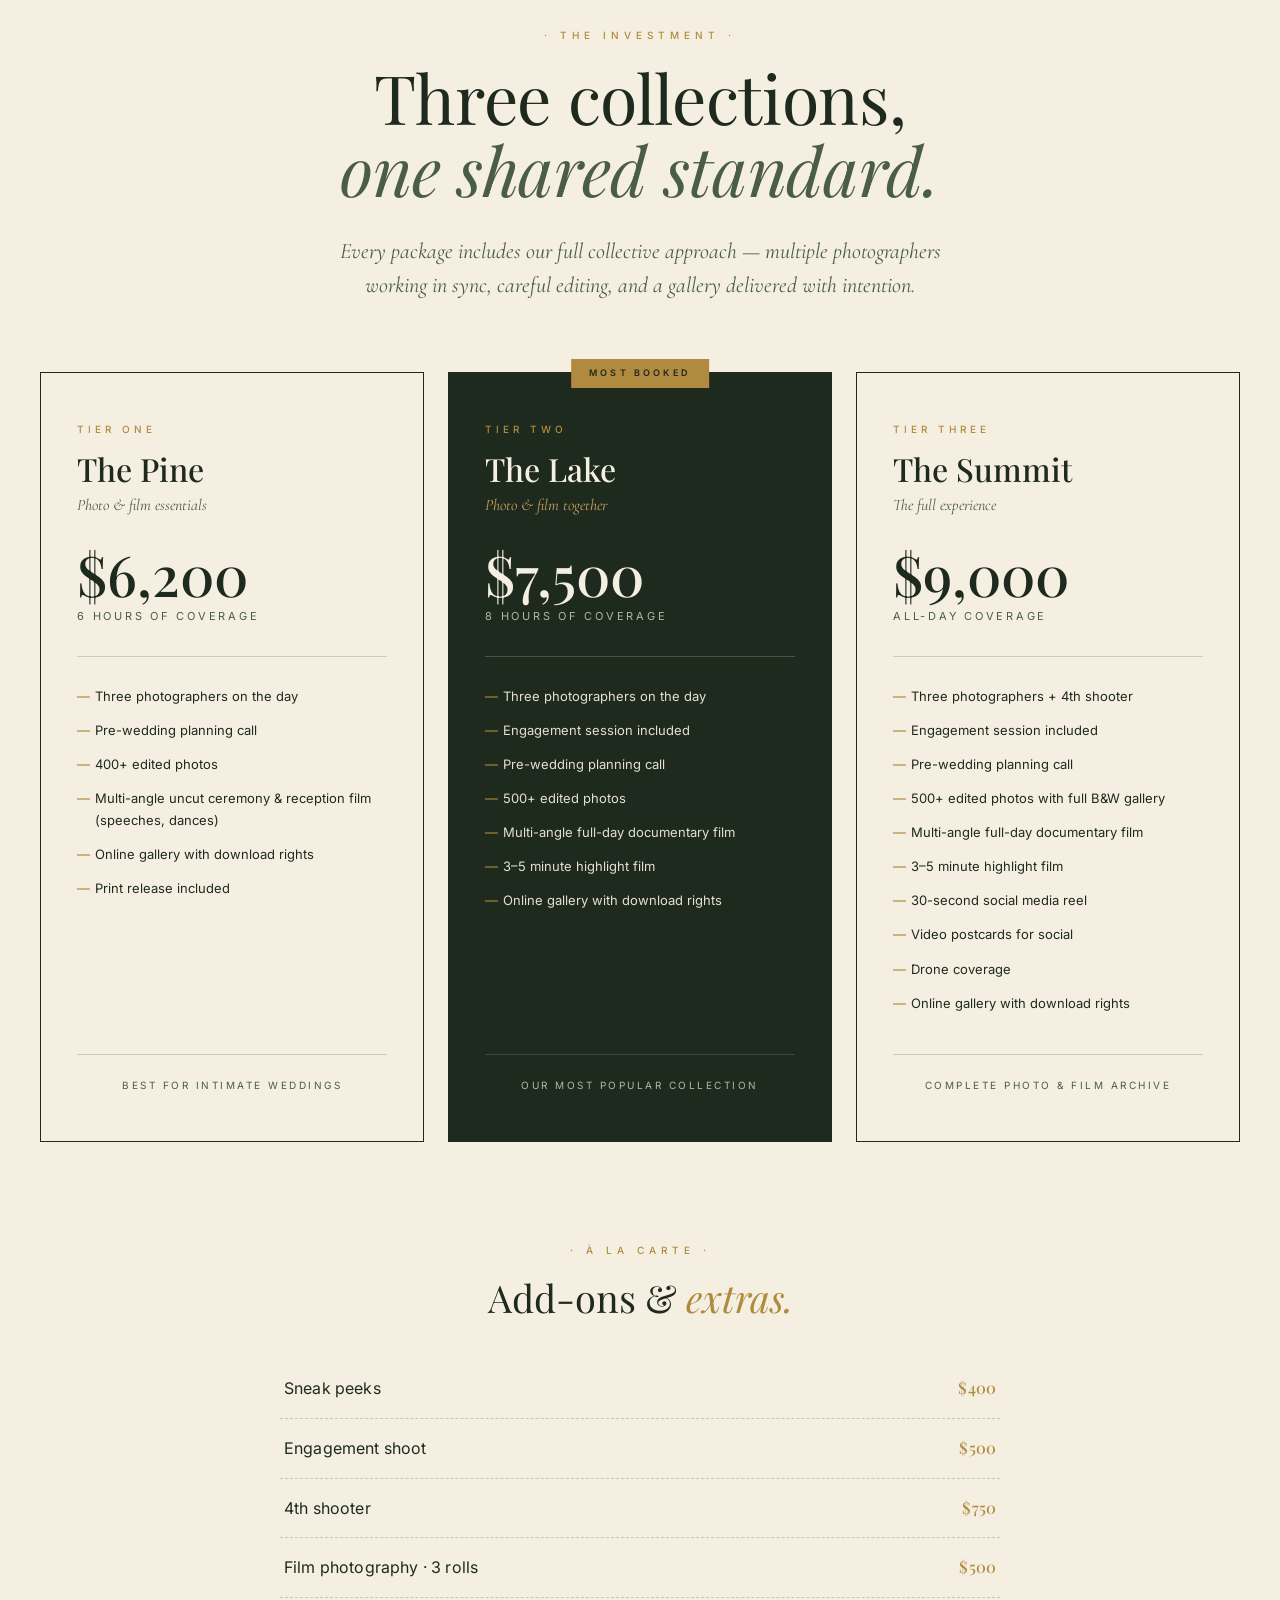
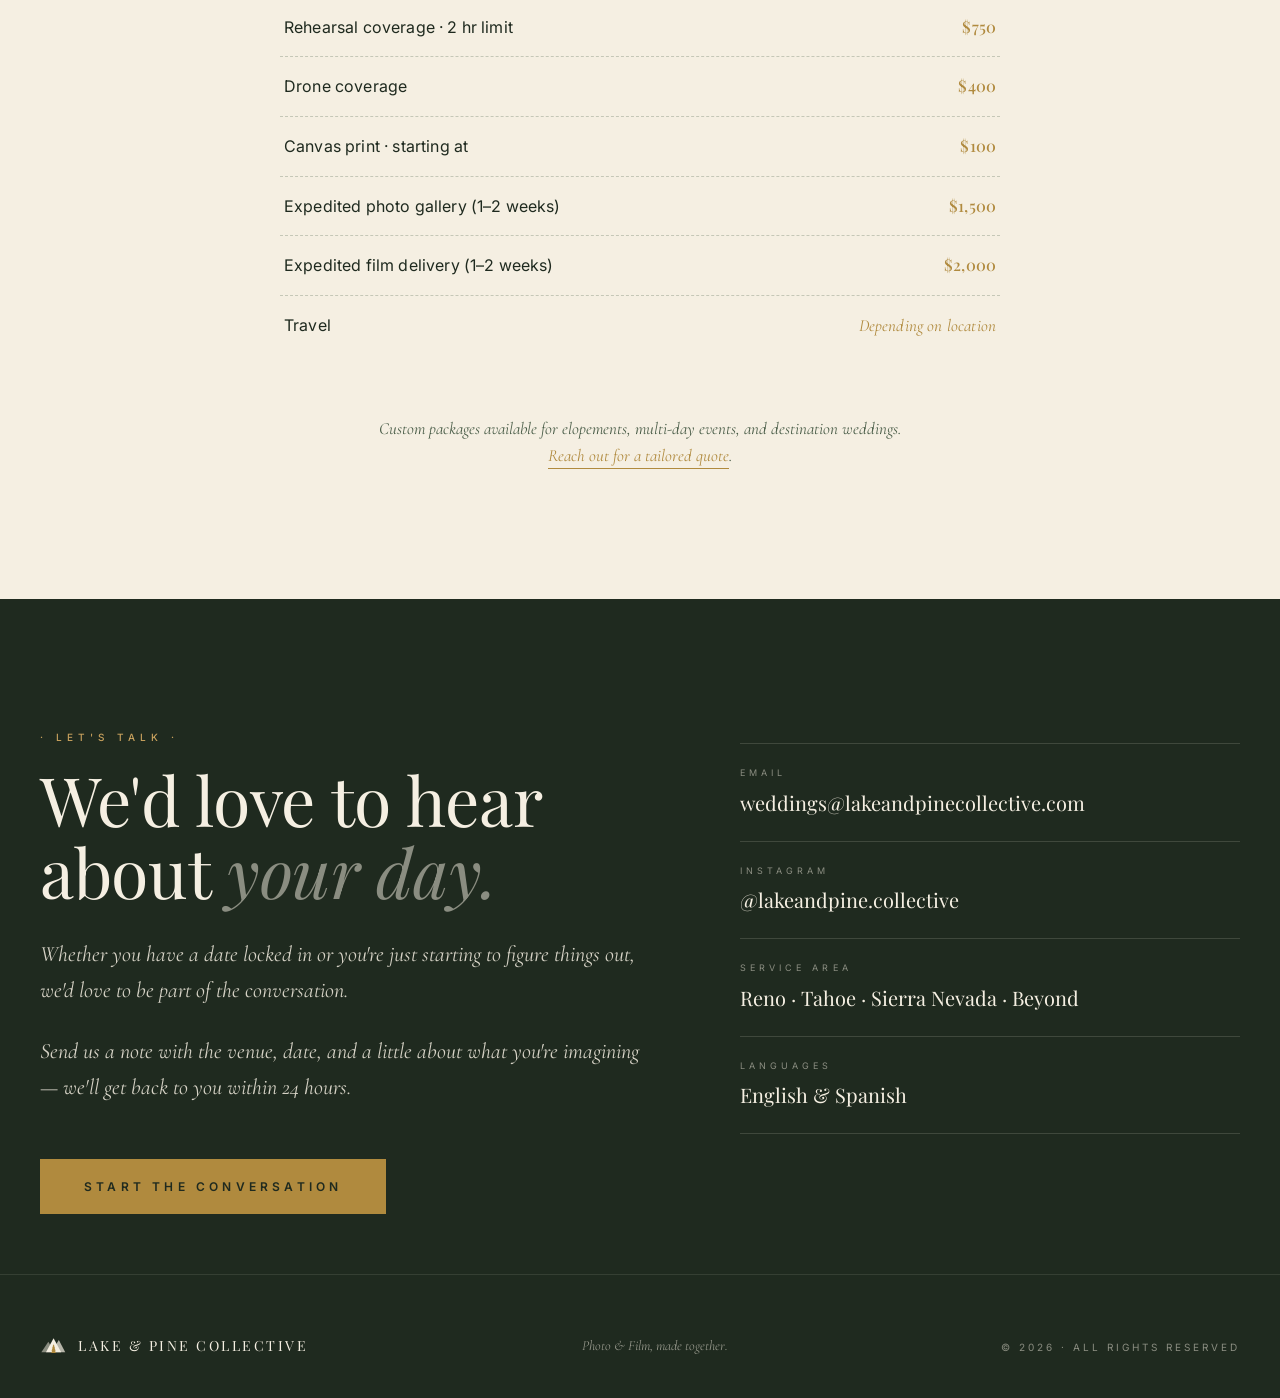
==== commit 93c8c1a5: "Carousel mobile fix" ====
--- a/web/index.html
+++ b/web/index.html
@@ -198,7 +198,7 @@
       <!-- CHAVA -->
       <article class="team-card reveal">
         <div class="team-portrait-wrap">
-          <img src="[data-uri]" alt="Salvador 'Chava' Marquez">
+          <img src="optimized-assets/team-chava.jpg" alt="Salvador 'Chava' Marquez" loading="lazy" decoding="async">
         </div>
         <h3 class="team-name">Salvador <span class="nick">"Chava"</span> Marquez</h3>
         <div class="team-role">Photographer / Videographer &amp; Co-Founder</div>
@@ -214,7 +214,7 @@
       <!-- ISMA -->
       <article class="team-card reveal">
         <div class="team-portrait-wrap">
-          <img src="[data-uri]" alt="Christian 'Isma' Sanchez">
+          <img src="optimized-assets/team-isma.jpg" alt="Christian 'Isma' Sanchez" loading="lazy" decoding="async">
         </div>
         <h3 class="team-name">Christian <span class="nick">"Isma"</span> Sanchez</h3>
         <div class="team-role">Photographer / Videographer &amp; Co-Founder</div>
@@ -230,7 +230,7 @@
       <!-- JUAN -->
       <article class="team-card reveal">
         <div class="team-portrait-wrap">
-          <img src="[data-uri]" alt="Juan Cruz">
+          <img src="optimized-assets/team-juan.jpg" alt="Juan Cruz" loading="lazy" decoding="async">
         </div>
         <h3 class="team-name">Juan <span class="nick">"<span class="nick-j">J</span>cruzz"</span> Cruz</h3>
         <div class="team-role">Photographer / Videographer &amp; Co-Founder</div>
@@ -319,6 +319,7 @@
               <button class="film-expand" type="button" aria-label="Watch Tahoe, in the Trees larger">
                 <svg viewBox="0 0 24 24" aria-hidden="true"><path d="M4 9V4h5M20 9V4h-5M4 15v5h5M20 15v5h-5"/></svg>
               </button>
+              <div class="film-swipe" aria-hidden="true"></div>
             </div>
             <div class="film-meta">
               <span class="film-name">Tahoe, in the Trees</span>
@@ -331,6 +332,7 @@
               <button class="film-expand" type="button" aria-label="Watch Sierra Foothills, on the Ranch larger">
                 <svg viewBox="0 0 24 24" aria-hidden="true"><path d="M4 9V4h5M20 9V4h-5M4 15v5h5M20 15v5h-5"/></svg>
               </button>
+              <div class="film-swipe" aria-hidden="true"></div>
             </div>
             <div class="film-meta">
               <span class="film-name">Sierra Foothills, on the Ranch</span>
@@ -343,6 +345,7 @@
               <button class="film-expand" type="button" aria-label="Watch Tahoe, by the Water larger">
                 <svg viewBox="0 0 24 24" aria-hidden="true"><path d="M4 9V4h5M20 9V4h-5M4 15v5h5M20 15v5h-5"/></svg>
               </button>
+              <div class="film-swipe" aria-hidden="true"></div>
             </div>
             <div class="film-meta">
               <span class="film-name">Tahoe, by the Water</span>
@@ -585,12 +588,72 @@
     let activeIndex = featured === -1 ? Math.floor(count / 2) : featured;
     let placed = slides.map(() => 0);
 
+    function postTo(iframe, method, value) {
+      if (!iframe || !iframe.contentWindow) return;
+      const msg = { method: method };
+      if (value !== undefined) msg.value = value;
+      iframe.contentWindow.postMessage(JSON.stringify(msg), 'https://player.vimeo.com');
+    }
+
+    function post(slide, method, value) {
+      postTo(slide && slide.querySelector('iframe'), method, value);
+    }
+
+    function unmute(iframe) { postTo(iframe, 'setMuted', false); }
+
     function pauseSlide(slide) {
-      const iframe = slide.querySelector('iframe');
-      if (iframe && iframe.contentWindow) {
-        iframe.contentWindow.postMessage(JSON.stringify({ method: 'pause' }), 'https://player.vimeo.com');
-      }
-    }
+      post(slide, 'pause');
+      if (slide) playing.set(slide, false);
+    }
+
+    // The capture layer sits over the player, so a tap has to be relayed. Vimeo has no
+    // toggle method, so track state here — and subscribe to the player's own events so
+    // the flag stays honest when someone uses the control bar we left exposed.
+    const playing = new Map();
+    // A play sent over postMessage carries no user activation into the player's origin,
+    // so the autoplay policy treats it as programmatic and Vimeo falls back to muted
+    // playback rather than not playing at all. Unmuting alongside the play is what
+    // restores sound. setMuted rather than setVolume: volume is system-owned on phones,
+    // where Vimeo documents the call as silently ignored. Only the first start of a given
+    // slide unmutes, so someone who deliberately mutes with Vimeo's own control isn't
+    // overridden on the next tap.
+    const unmuted = new WeakSet();
+
+    function togglePlay(slide) {
+      const on = playing.get(slide) === true;
+      post(slide, on ? 'pause' : 'play');
+      if (!on && slide && !unmuted.has(slide)) {
+        unmute(slide.querySelector('iframe'));
+        unmuted.add(slide);
+      }
+      playing.set(slide, !on);
+    }
+
+    slides.forEach((slide) => {
+      const frame = slide.querySelector('iframe');
+      if (!frame) return;
+      frame.addEventListener('load', () => {
+        post(slide, 'addEventListener', 'play');
+        post(slide, 'addEventListener', 'pause');
+      });
+    });
+
+    window.addEventListener('message', (e) => {
+      if (e.origin !== 'https://player.vimeo.com') return;
+      let data;
+      try { data = JSON.parse(e.data); } catch (_) { return; }
+      if (data.event !== 'play' && data.event !== 'pause') return;
+      const lbFrame = shell.querySelector('iframe');
+      if (lbFrame && lbFrame.contentWindow === e.source) {
+        if (data.event === 'play' && lbNeedsUnmute) { unmute(lbFrame); lbNeedsUnmute = false; }
+        return;
+      }
+      const slide = slides.find((s) => {
+        const f = s.querySelector('iframe');
+        return f && f.contentWindow === e.source;
+      });
+      if (slide) playing.set(slide, data.event === 'play');
+    });
 
     // Signed distance from the active slide, taking the short way round the loop
     function offsetOf(i) {
@@ -646,15 +709,30 @@
       }
     });
 
-    // Horizontal swipe — registers on the areas either side of the video iframes
-    let swipeStart = null;
-    track.addEventListener('pointerdown', (e) => { swipeStart = e.clientX; });
-    track.addEventListener('pointercancel', () => { swipeStart = null; });
+    // Horizontal swipe. Events from the capture layer bubble to the track, so one handler
+    // serves both it and the open ground around the peeking neighbours.
+    let swipe = null;
+    track.addEventListener('pointerdown', (e) => {
+      swipe = {
+        id: e.pointerId, x: e.clientX, y: e.clientY,
+        onLayer: !!(e.target.classList && e.target.classList.contains('film-swipe'))
+      };
+    });
+    track.addEventListener('pointercancel', () => { swipe = null; });
     track.addEventListener('pointerup', (e) => {
-      if (swipeStart === null) return;
-      const dx = e.clientX - swipeStart;
-      swipeStart = null;
-      if (Math.abs(dx) > 40) goTo(activeIndex + (dx < 0 ? 1 : -1));
+      if (!swipe || e.pointerId !== swipe.id) return;
+      const dx = e.clientX - swipe.x;
+      const dy = e.clientY - swipe.y;
+      const onLayer = swipe.onLayer;
+      swipe = null;
+      // Horizontal intent only — a diagonal flick while scrolling the page past the
+      // carousel shouldn't move it.
+      if (Math.abs(dx) > 40 && Math.abs(dx) > Math.abs(dy)) {
+        goTo(activeIndex + (dx < 0 ? 1 : -1));
+      } else if (onLayer && Math.abs(dx) < 10 && Math.abs(dy) < 10) {
+        // A tap the layer intercepted would otherwise have reached the player.
+        togglePlay(slides[activeIndex]);
+      }
     });
 
     // ---- Lightbox ----------------------------------------------------------
@@ -670,6 +748,7 @@
     const lbTitle = document.getElementById('lightboxTitle');
     const lbDetail = document.getElementById('lightboxDetail');
     let lastTrigger = null;
+    let lbNeedsUnmute = false;
 
     // iOS Safari has no Fullscreen API for arbitrary elements — the lightbox is
     // already near-fullscreen there, and Vimeo's own button still works inside it.
@@ -696,6 +775,14 @@
       frame.title = name;
       frame.allow = 'autoplay; fullscreen; picture-in-picture; clipboard-write; encrypted-media';
       frame.allowFullscreen = true;
+      // autoplay=1 is only ever granted muted on a phone — the policy withholds sound
+      // from a player that has had no gesture of its own. Unmute once the player is up,
+      // and again on its first play, since the muted fallback lands after load.
+      lbNeedsUnmute = true;
+      frame.addEventListener('load', () => {
+        postTo(frame, 'addEventListener', 'play');
+        unmute(frame);
+      });
       shell.appendChild(frame);
 
       lastTrigger = trigger;
--- a/web/styles.css
+++ b/web/styles.css
@@ -558,6 +558,25 @@
 }
 .film-slide.is-active .film-thumb iframe { pointer-events: auto; }
 .film-slide:not(.is-active) { cursor: pointer; }
+
+/* Transparent capture layer over the focused film, touch only. A cross-origin iframe
+   consumes the pointer events above it, and the focused player is deliberately
+   pointer-events:auto so Vimeo can run its own controls — which left the swipe handler
+   with only the open ground around the peeking neighbours to work with. On desktop that
+   is enough; on a phone the focused slide is 74% of the track and the gesture almost
+   always starts on dead ground, so the arrows were the only way to move the carousel.
+   Stops 46px short of the bottom: Vimeo's control bar lives there and stays directly
+   usable, so scrubbing and the overflow menu are not swallowed. */
+.film-swipe {
+  position: absolute;
+  inset: 0 0 46px 0;
+  z-index: 1;
+  display: none;
+  touch-action: pan-y;
+}
+@media (pointer: coarse) {
+  .film-slide.is-active .film-swipe { display: block; }
+}
 .film-meta {
   margin-top: 18px;
   display: flex;
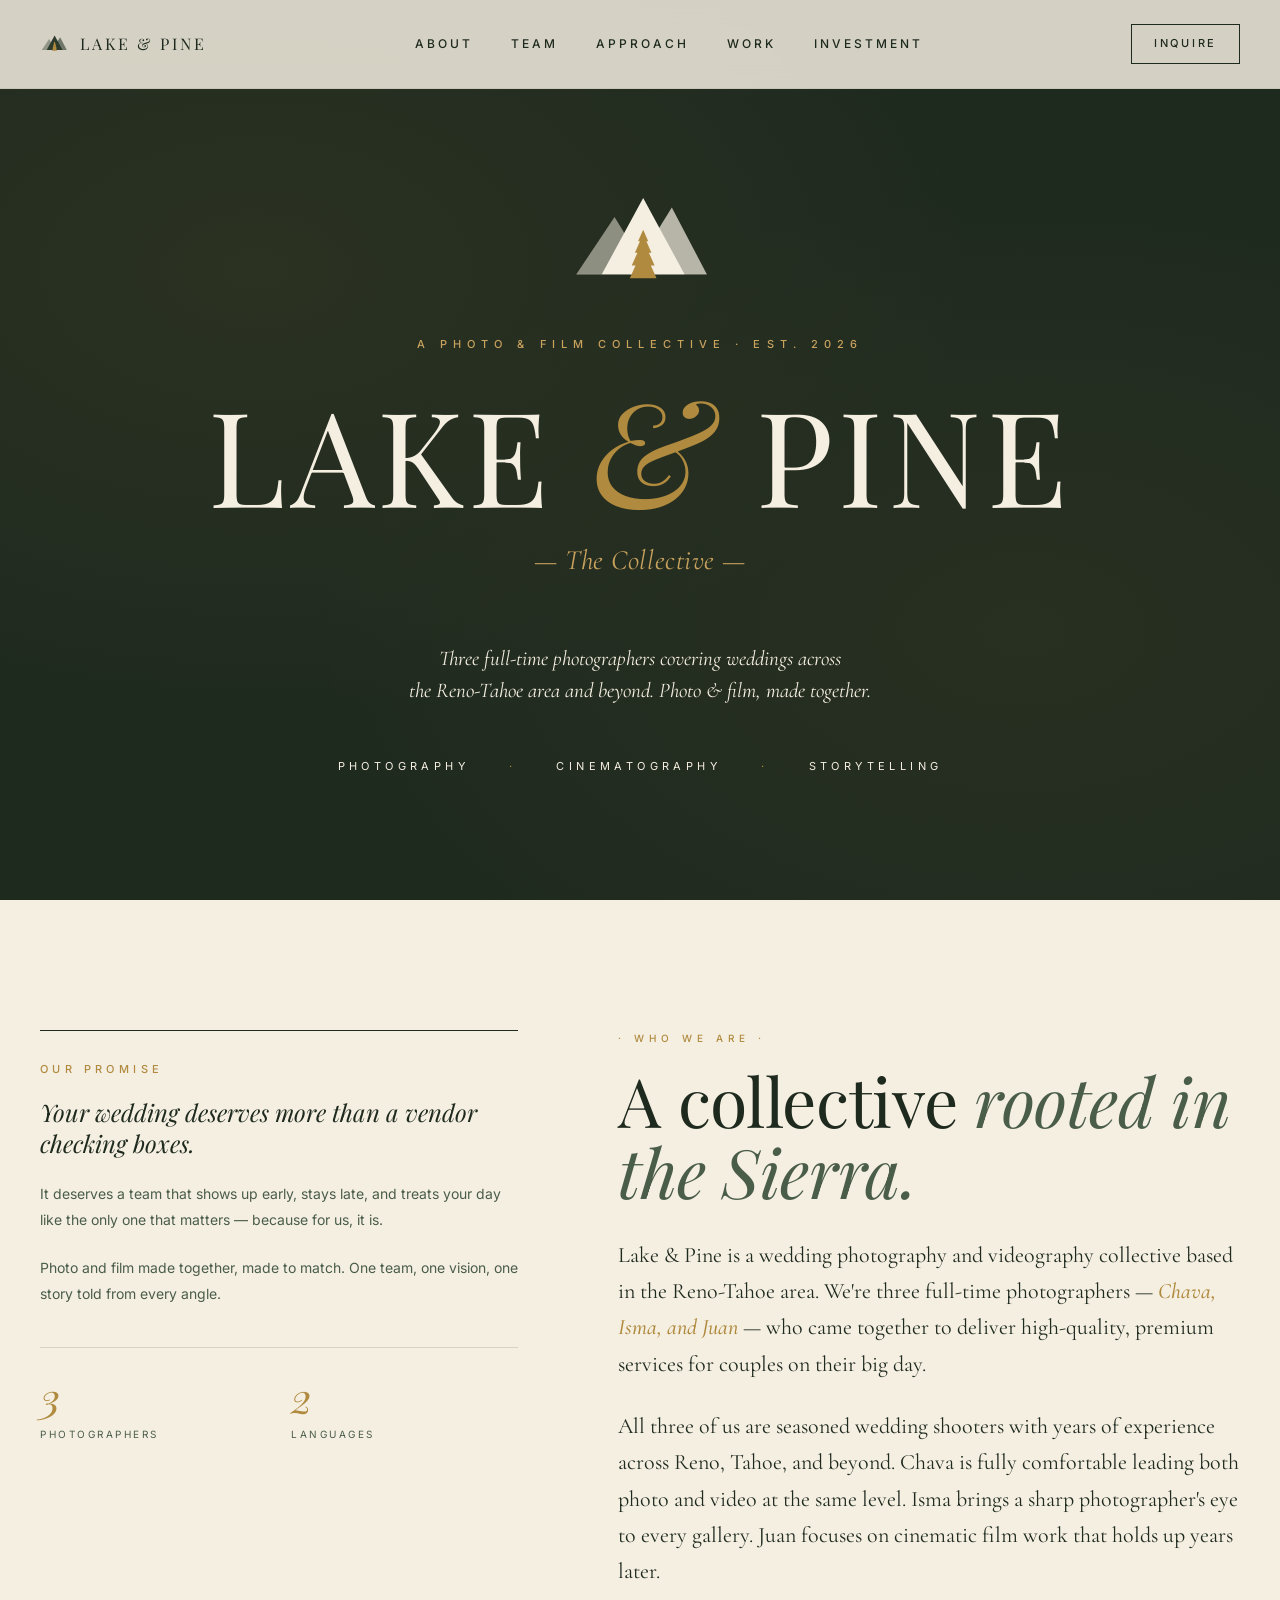
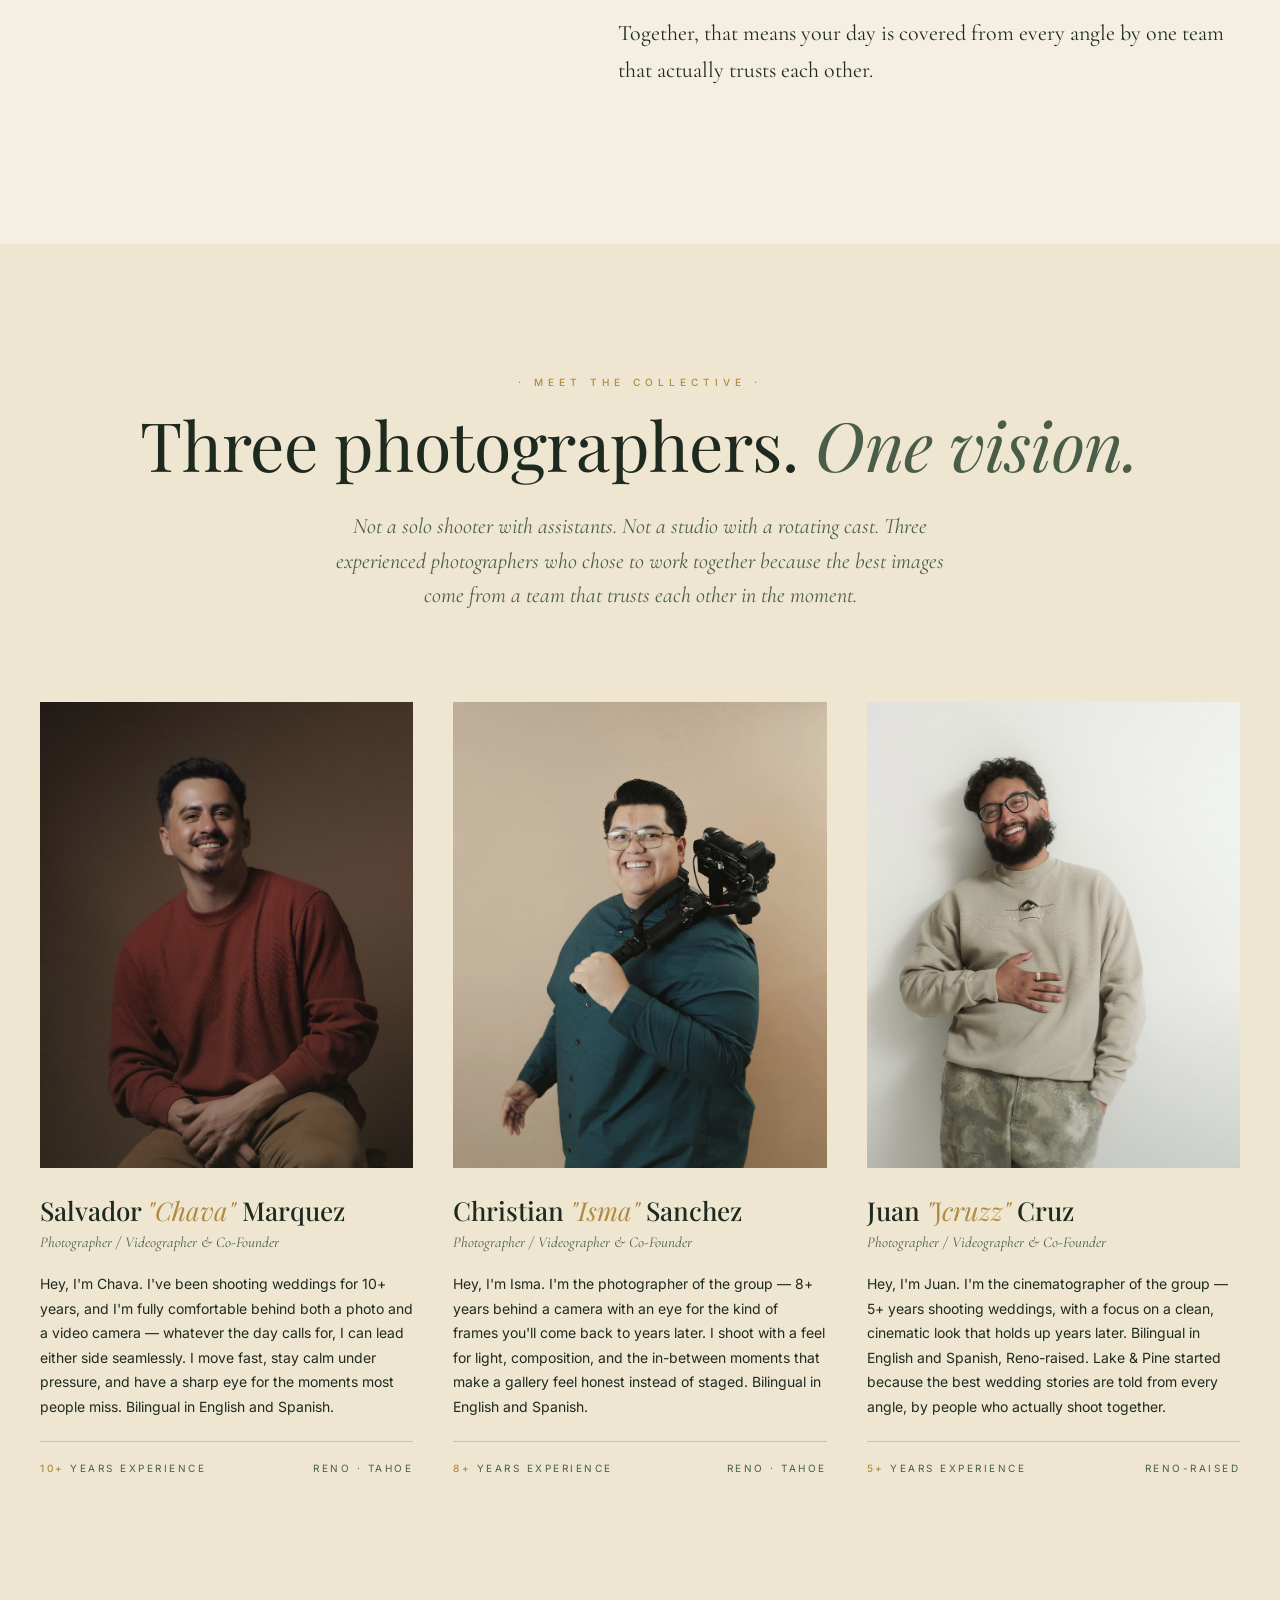
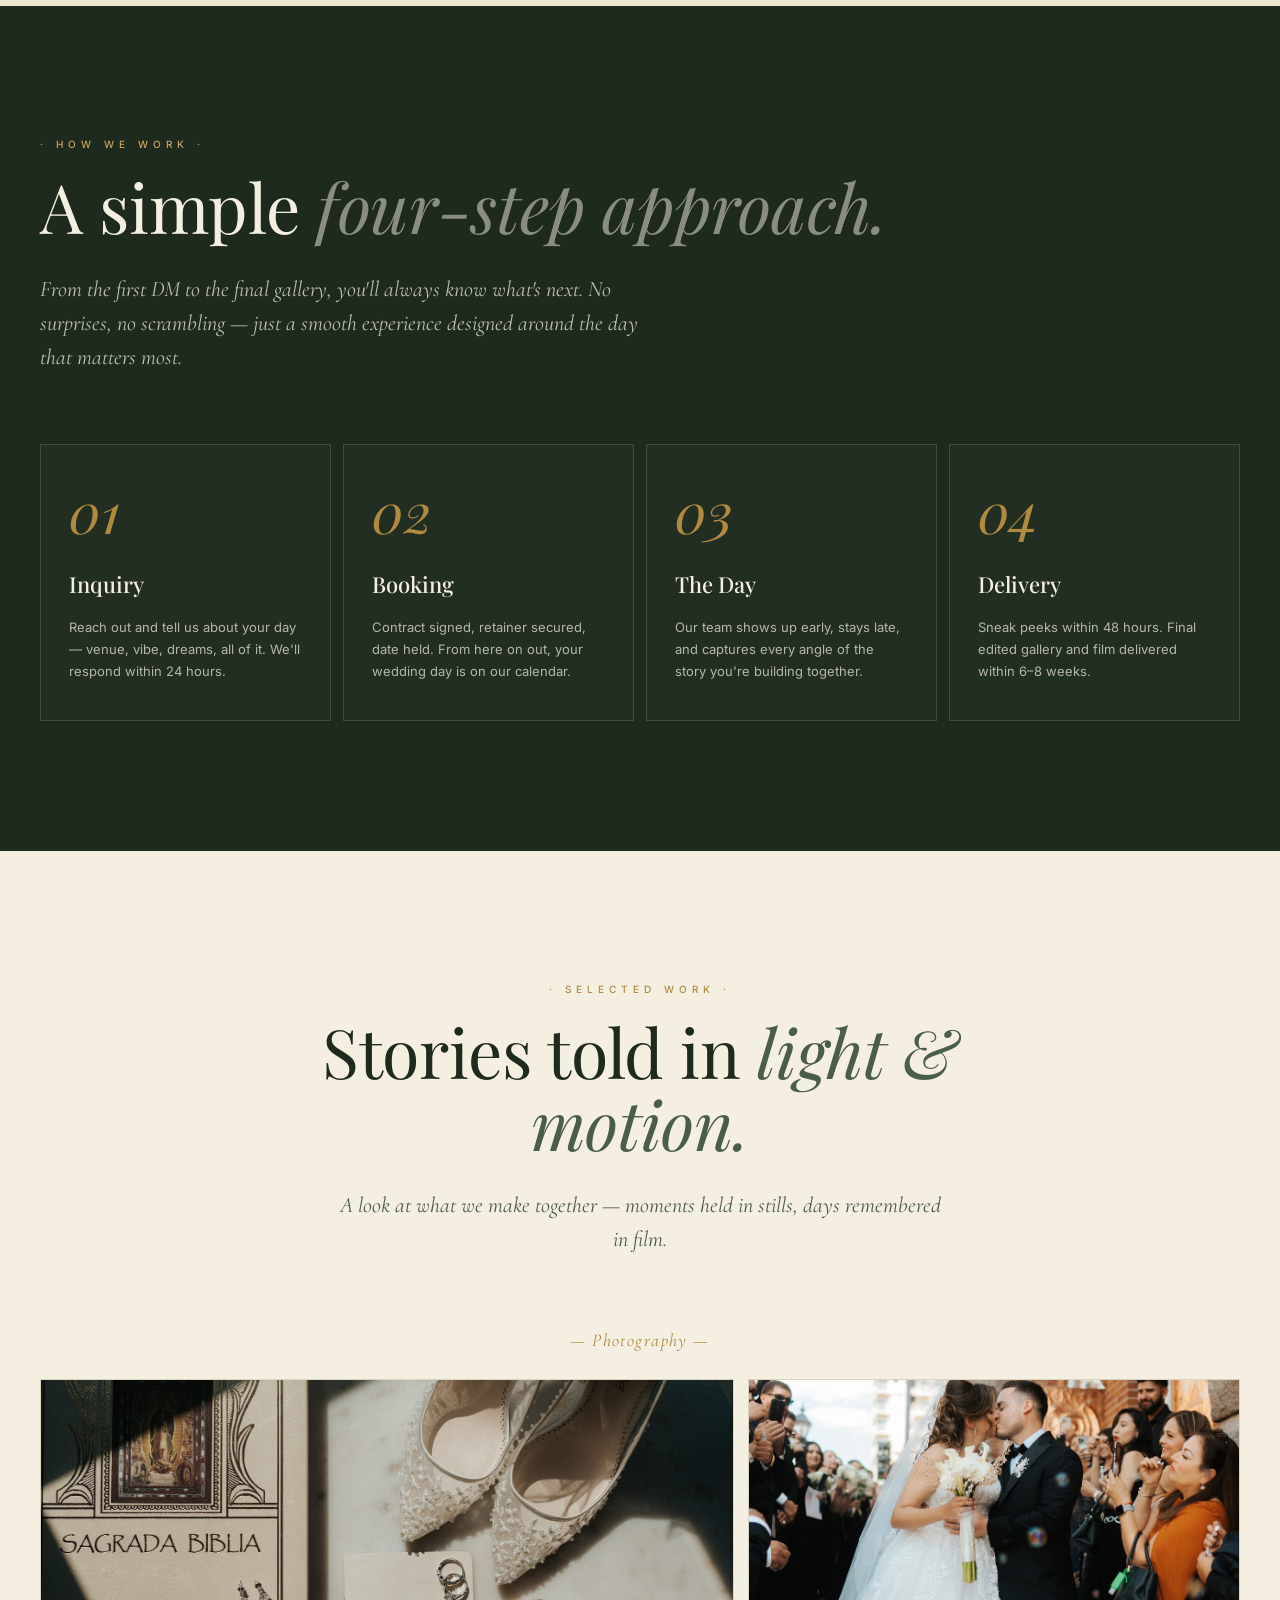
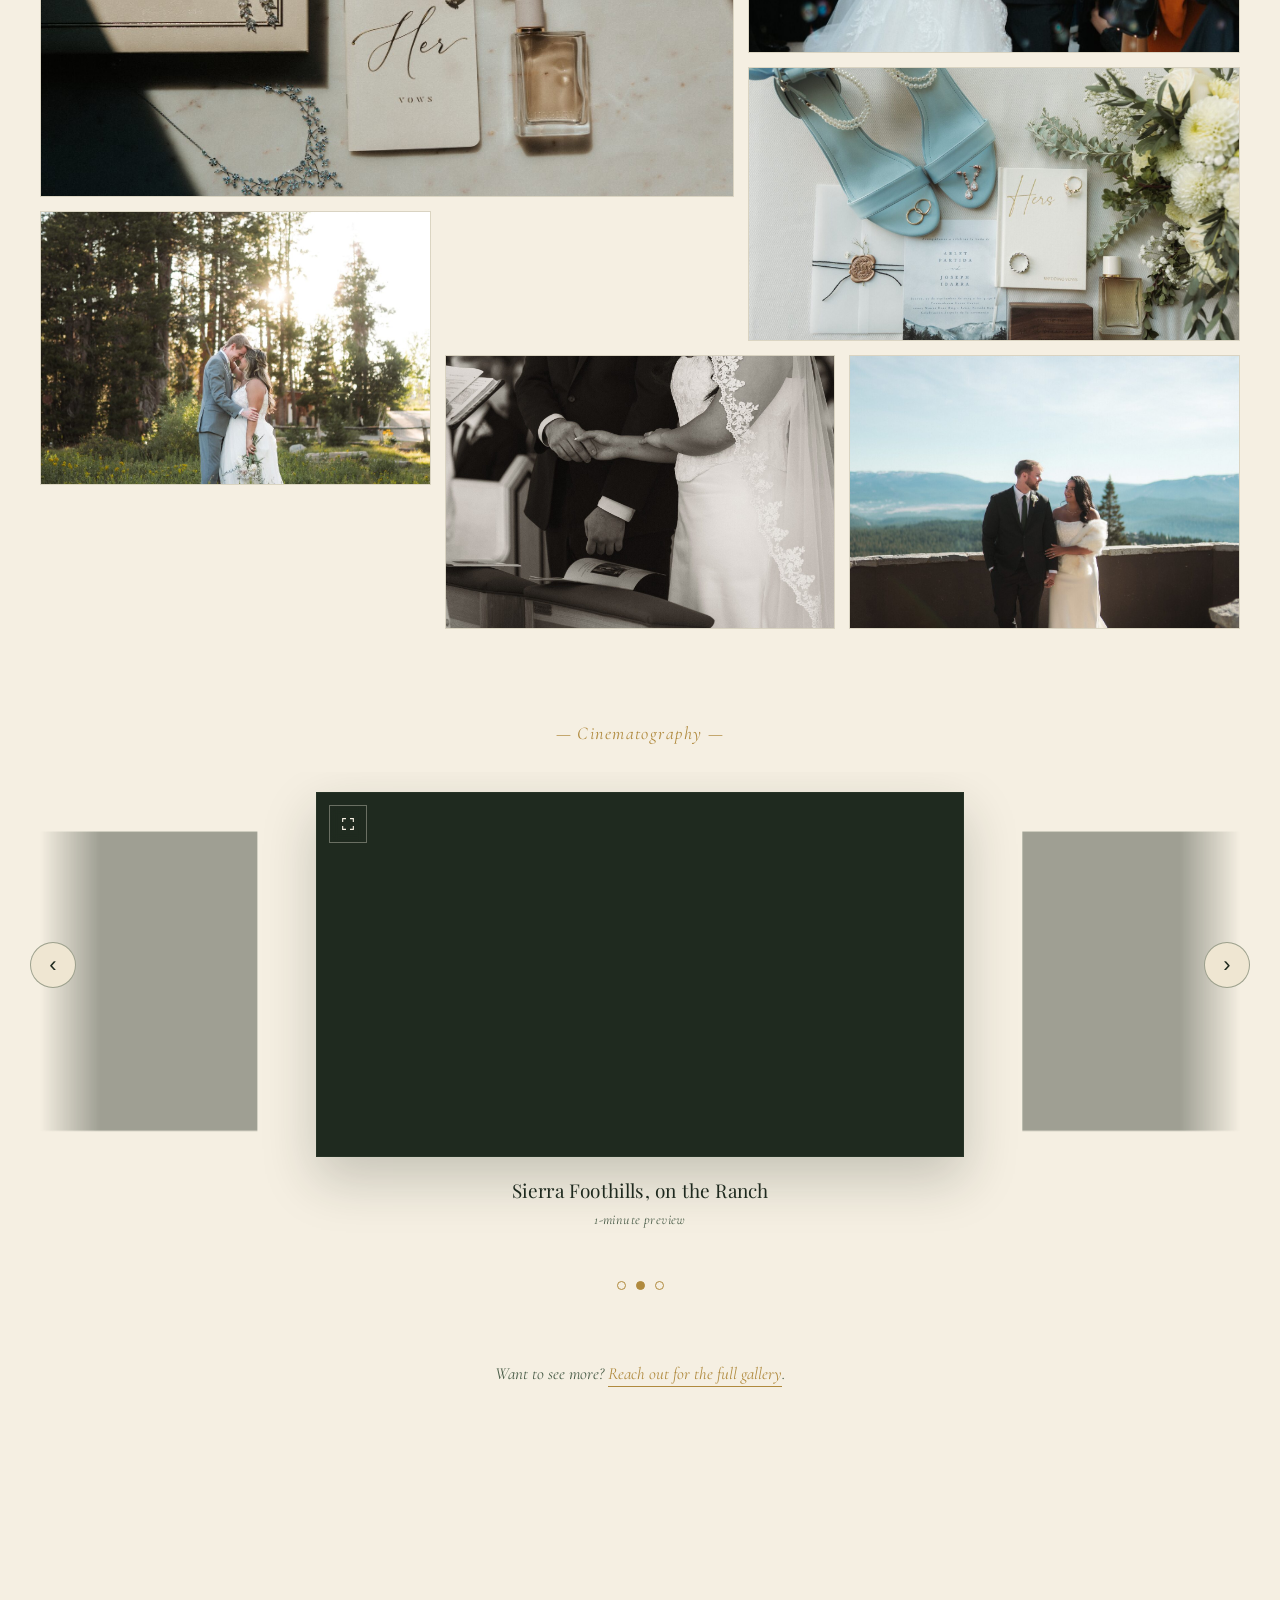
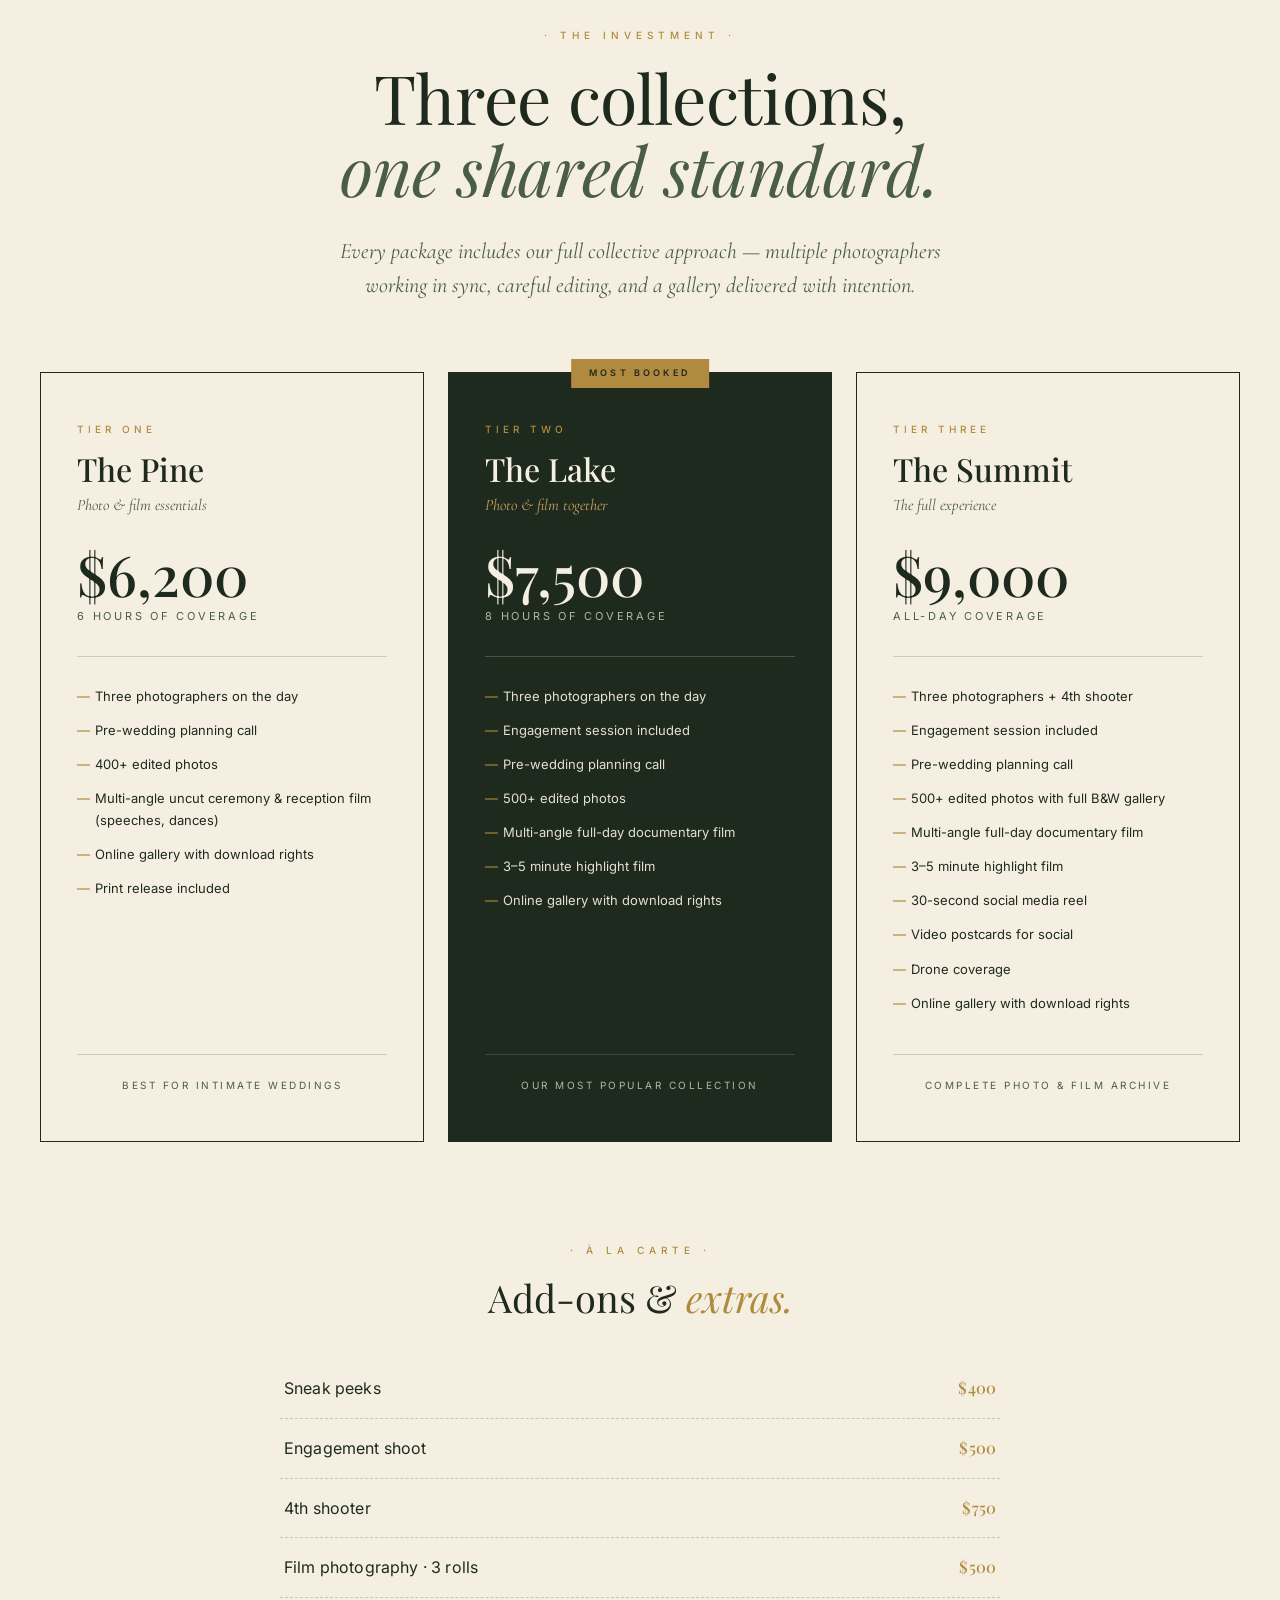
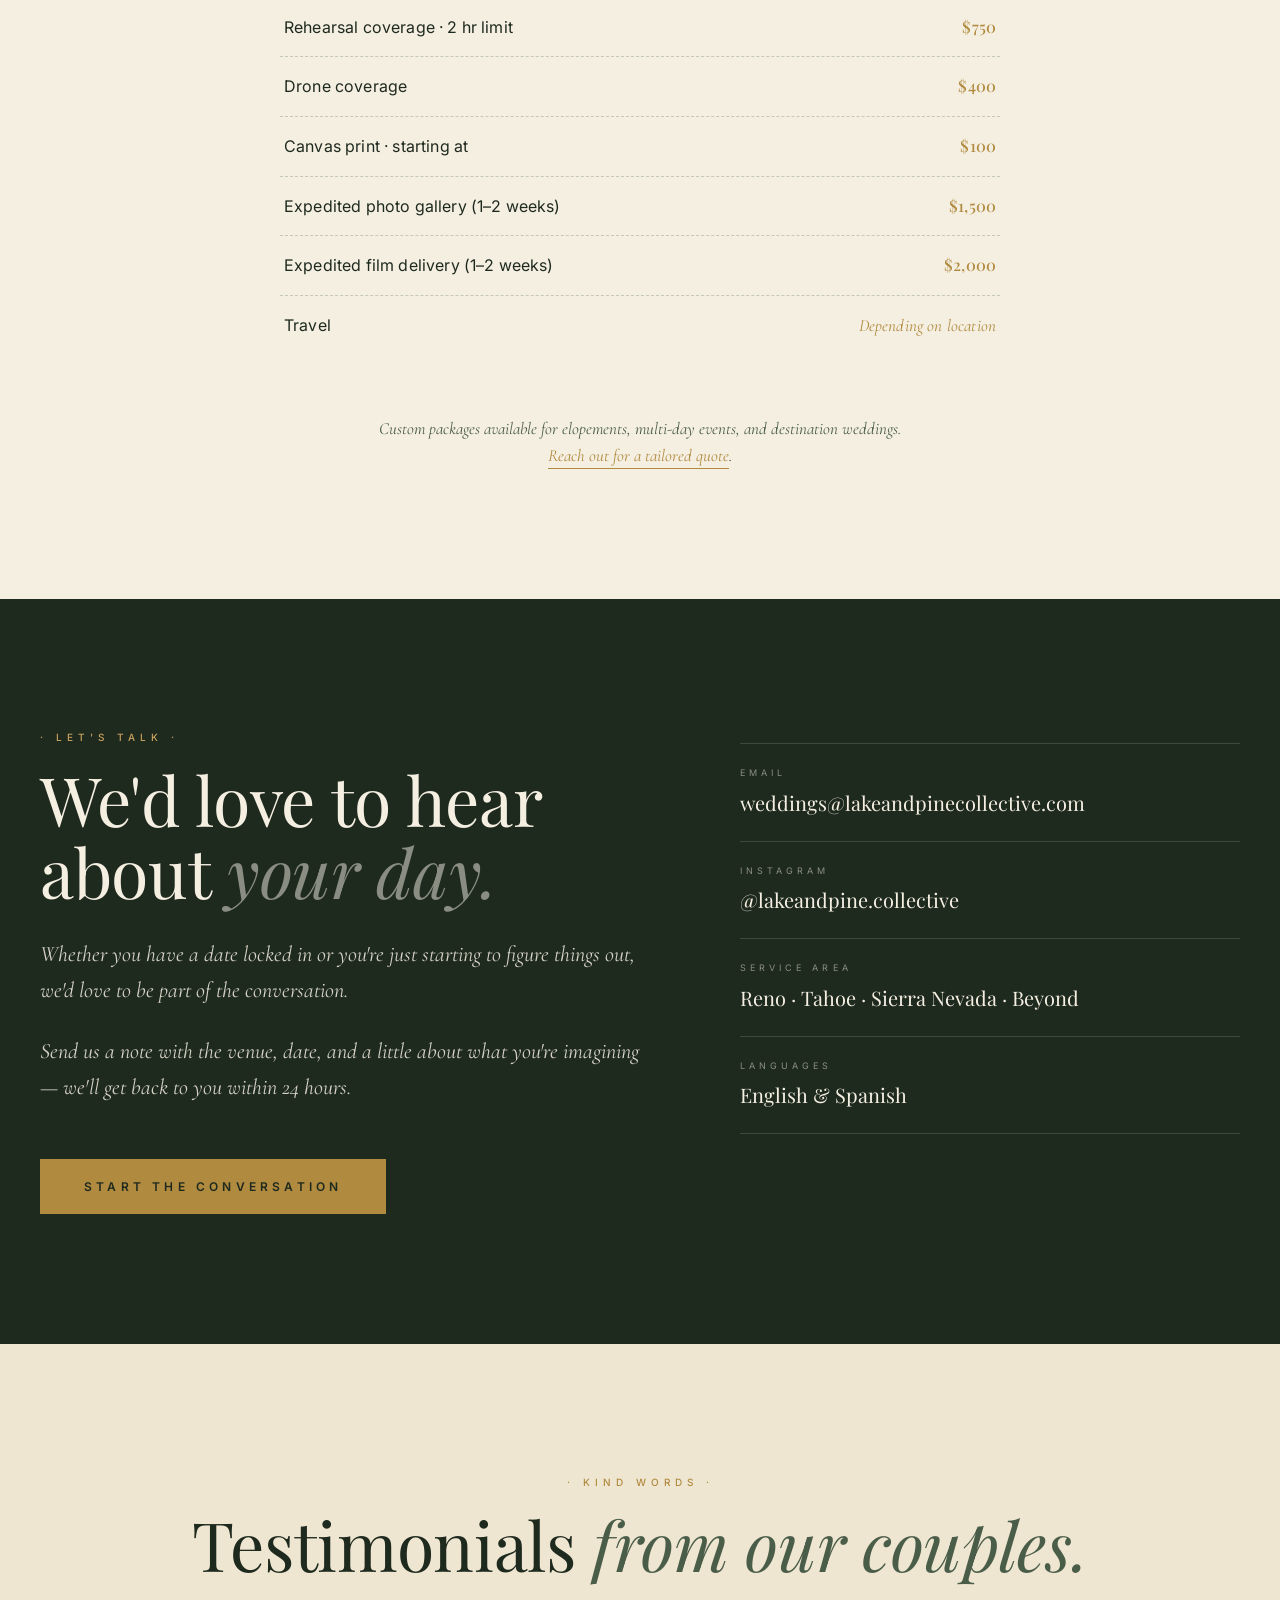
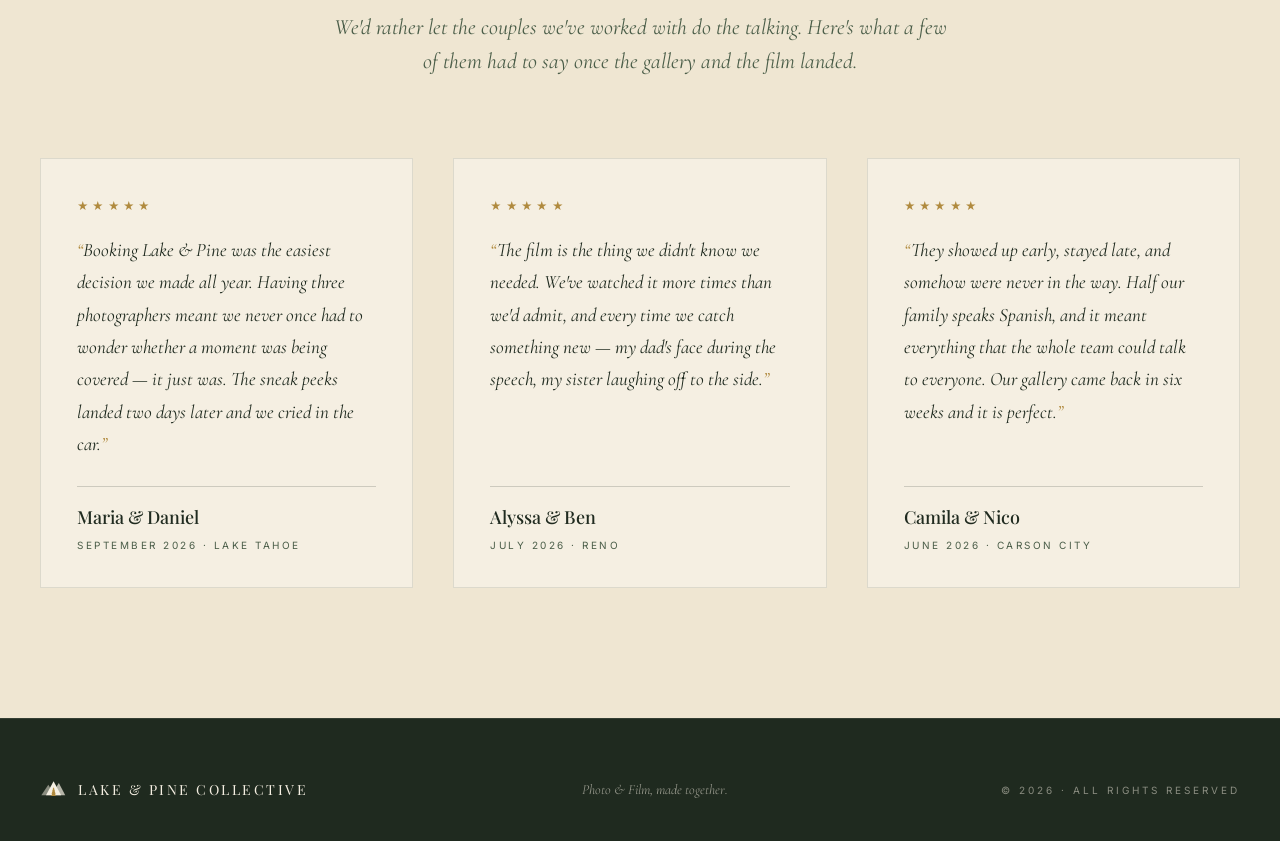
==== commit efeddd5f: "add testimonials section" ====
--- a/web/index.html
+++ b/web/index.html
@@ -507,6 +507,52 @@
   </div>
 </section>
 
+<!-- ============================ TESTIMONIALS ============================ -->
+<!-- PLACEHOLDER COPY — swap every quote, name, and date below for real reviews
+     before this ships. Nothing here is a real couple. -->
+<section class="testimonials" id="testimonials">
+  <div class="container">
+    <div class="testimonials-header reveal">
+      <div class="section-eyebrow">· Kind Words ·</div>
+      <h2 class="section-title">Testimonials <span class="italic">from our couples.</span></h2>
+      <p class="section-intro">
+        We'd rather let the couples we've worked with do the talking. Here's what a few of them had to say once the gallery and the film landed.
+      </p>
+    </div>
+
+    <div class="testimonial-grid">
+
+      <figure class="testimonial reveal">
+        <div class="testimonial-stars" role="img" aria-label="Five out of five stars">★★★★★</div>
+        <blockquote class="testimonial-quote">Booking Lake &amp; Pine was the easiest decision we made all year. Having three photographers meant we never once had to wonder whether a moment was being covered — it just was. The sneak peeks landed two days later and we cried in the car.</blockquote>
+        <figcaption class="testimonial-attr">
+          <span class="testimonial-name">Maria &amp; Daniel</span>
+          <span class="testimonial-detail">September 2026 · Lake Tahoe</span>
+        </figcaption>
+      </figure>
+
+      <figure class="testimonial reveal">
+        <div class="testimonial-stars" role="img" aria-label="Five out of five stars">★★★★★</div>
+        <blockquote class="testimonial-quote">The film is the thing we didn't know we needed. We've watched it more times than we'd admit, and every time we catch something new — my dad's face during the speech, my sister laughing off to the side.</blockquote>
+        <figcaption class="testimonial-attr">
+          <span class="testimonial-name">Alyssa &amp; Ben</span>
+          <span class="testimonial-detail">July 2026 · Reno</span>
+        </figcaption>
+      </figure>
+
+      <figure class="testimonial reveal">
+        <div class="testimonial-stars" role="img" aria-label="Five out of five stars">★★★★★</div>
+        <blockquote class="testimonial-quote">They showed up early, stayed late, and somehow were never in the way. Half our family speaks Spanish, and it meant everything that the whole team could talk to everyone. Our gallery came back in six weeks and it is perfect.</blockquote>
+        <figcaption class="testimonial-attr">
+          <span class="testimonial-name">Camila &amp; Nico</span>
+          <span class="testimonial-detail">June 2026 · Carson City</span>
+        </figcaption>
+      </figure>
+
+    </div>
+  </div>
+</section>
+
 <!-- ============================ FOOTER ============================ -->
 <footer>
   <div class="footer-inner">
--- a/web/styles.css
+++ b/web/styles.css
@@ -991,7 +991,7 @@
 }
 
 /* ========== CONTACT ========== */
-.contact { background: var(--forest-deep); color: var(--cream); padding: 130px 0 60px; }
+.contact { background: var(--forest-deep); color: var(--cream); padding: 130px 0; }
 .contact .section-eyebrow { color: var(--gold-soft); }
 .contact .section-title { color: var(--cream); }
 .contact .section-title .italic { color: var(--cream); opacity: 0.5; }
@@ -1047,6 +1047,71 @@
   .contact-grid { grid-template-columns: 1fr; gap: 60px; }
 }
 
+/* ========== TESTIMONIALS ========== */
+/* Cream-warm, the same field as the team section — both are about people, and the
+   change of ground seals the contact CTA off rather than letting the eye run on
+   into a third dark section before the footer. */
+.testimonials { background: var(--cream-warm); }
+.testimonials-header { text-align: center; margin-bottom: 80px; }
+.testimonials-header .section-intro { margin: 0 auto 0; }
+.testimonial-grid {
+  display: grid; grid-template-columns: repeat(3, 1fr); gap: 40px;
+}
+.testimonial {
+  display: flex; flex-direction: column;
+  padding: 42px 36px 34px;
+  background: var(--cream);
+  border: 1px solid rgba(45, 59, 45, 0.12);
+  transition: transform 0.4s cubic-bezier(0.2, 0.8, 0.2, 1), box-shadow 0.4s ease;
+}
+.testimonial:hover {
+  transform: translateY(-6px);
+  box-shadow: 0 24px 50px -20px rgba(31, 42, 31, 0.18);
+}
+.testimonial-stars {
+  font-size: 11px; letter-spacing: 0.3em;
+  color: var(--gold);
+  margin-bottom: 22px;
+  line-height: 1;
+}
+.testimonial-quote {
+  font-family: 'Cormorant Garamond', serif;
+  font-style: italic;
+  font-size: 19px; line-height: 1.7;
+  color: var(--forest-deep);
+  /* Cards stretch to the tallest in the row, so growing the quote drops every
+     attribution onto a common baseline no matter how uneven the copy is. */
+  flex-grow: 1;
+}
+/* Quote marks live in CSS so the copy stays clean to edit */
+.testimonial-quote::before { content: '“'; color: var(--gold); }
+.testimonial-quote::after { content: '”'; color: var(--gold); }
+.testimonial-attr {
+  margin-top: 26px; padding-top: 20px;
+  border-top: 1px solid rgba(45, 59, 45, 0.2);
+}
+.testimonial-name {
+  display: block;
+  font-family: 'Playfair Display', serif;
+  font-weight: 500; font-size: 18px;
+  color: var(--forest-deep);
+  line-height: 1.2;
+}
+.testimonial-detail {
+  display: block;
+  margin-top: 8px;
+  font-size: 10px; letter-spacing: 0.25em;
+  text-transform: uppercase; color: var(--forest-soft);
+}
+@media (max-width: 900px) {
+  .testimonials-header { margin-bottom: 60px; }
+  .testimonial-grid { grid-template-columns: 1fr; gap: 30px; max-width: 480px; margin: 0 auto; }
+}
+@media (max-width: 600px) {
+  .testimonial { padding: 34px 28px 28px; }
+  .testimonial-quote { font-size: 18px; }
+}
+
 /* ========== FOOTER ========== */
 footer {
   background: var(--forest-deep);
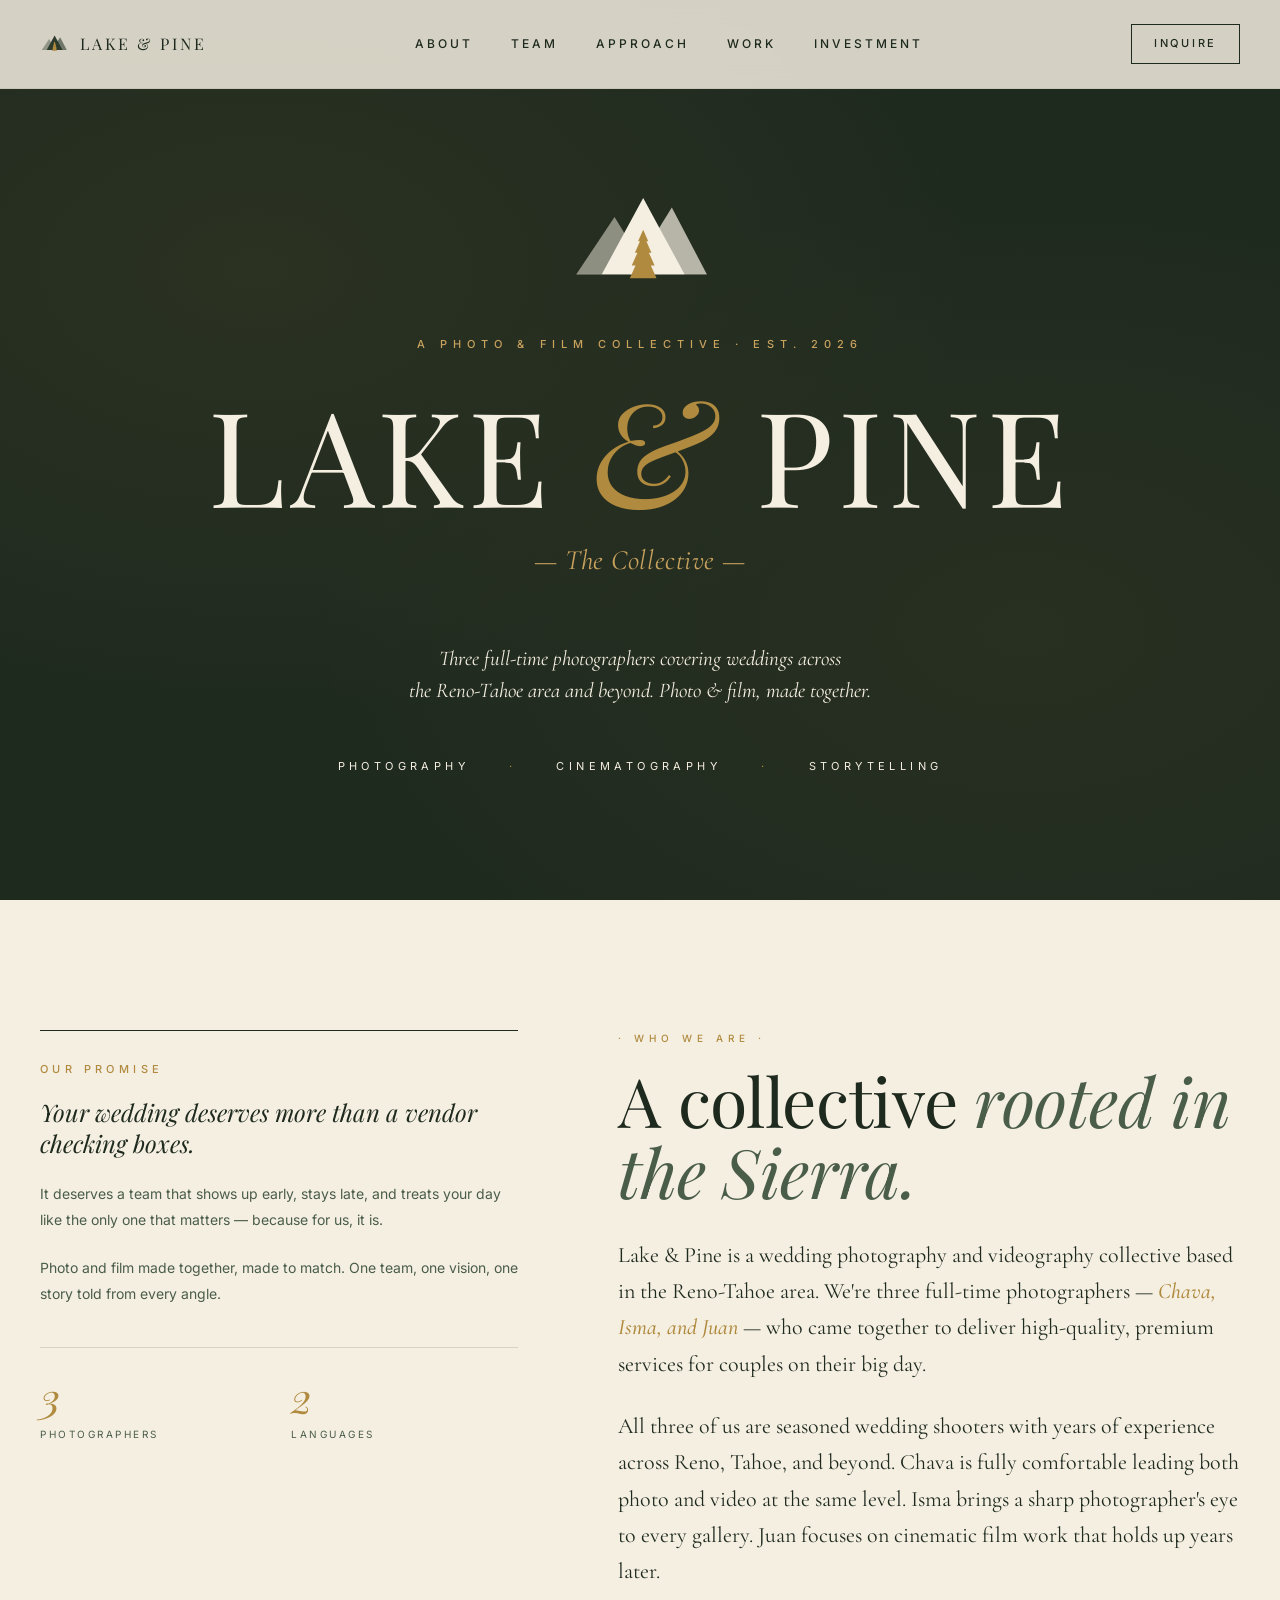
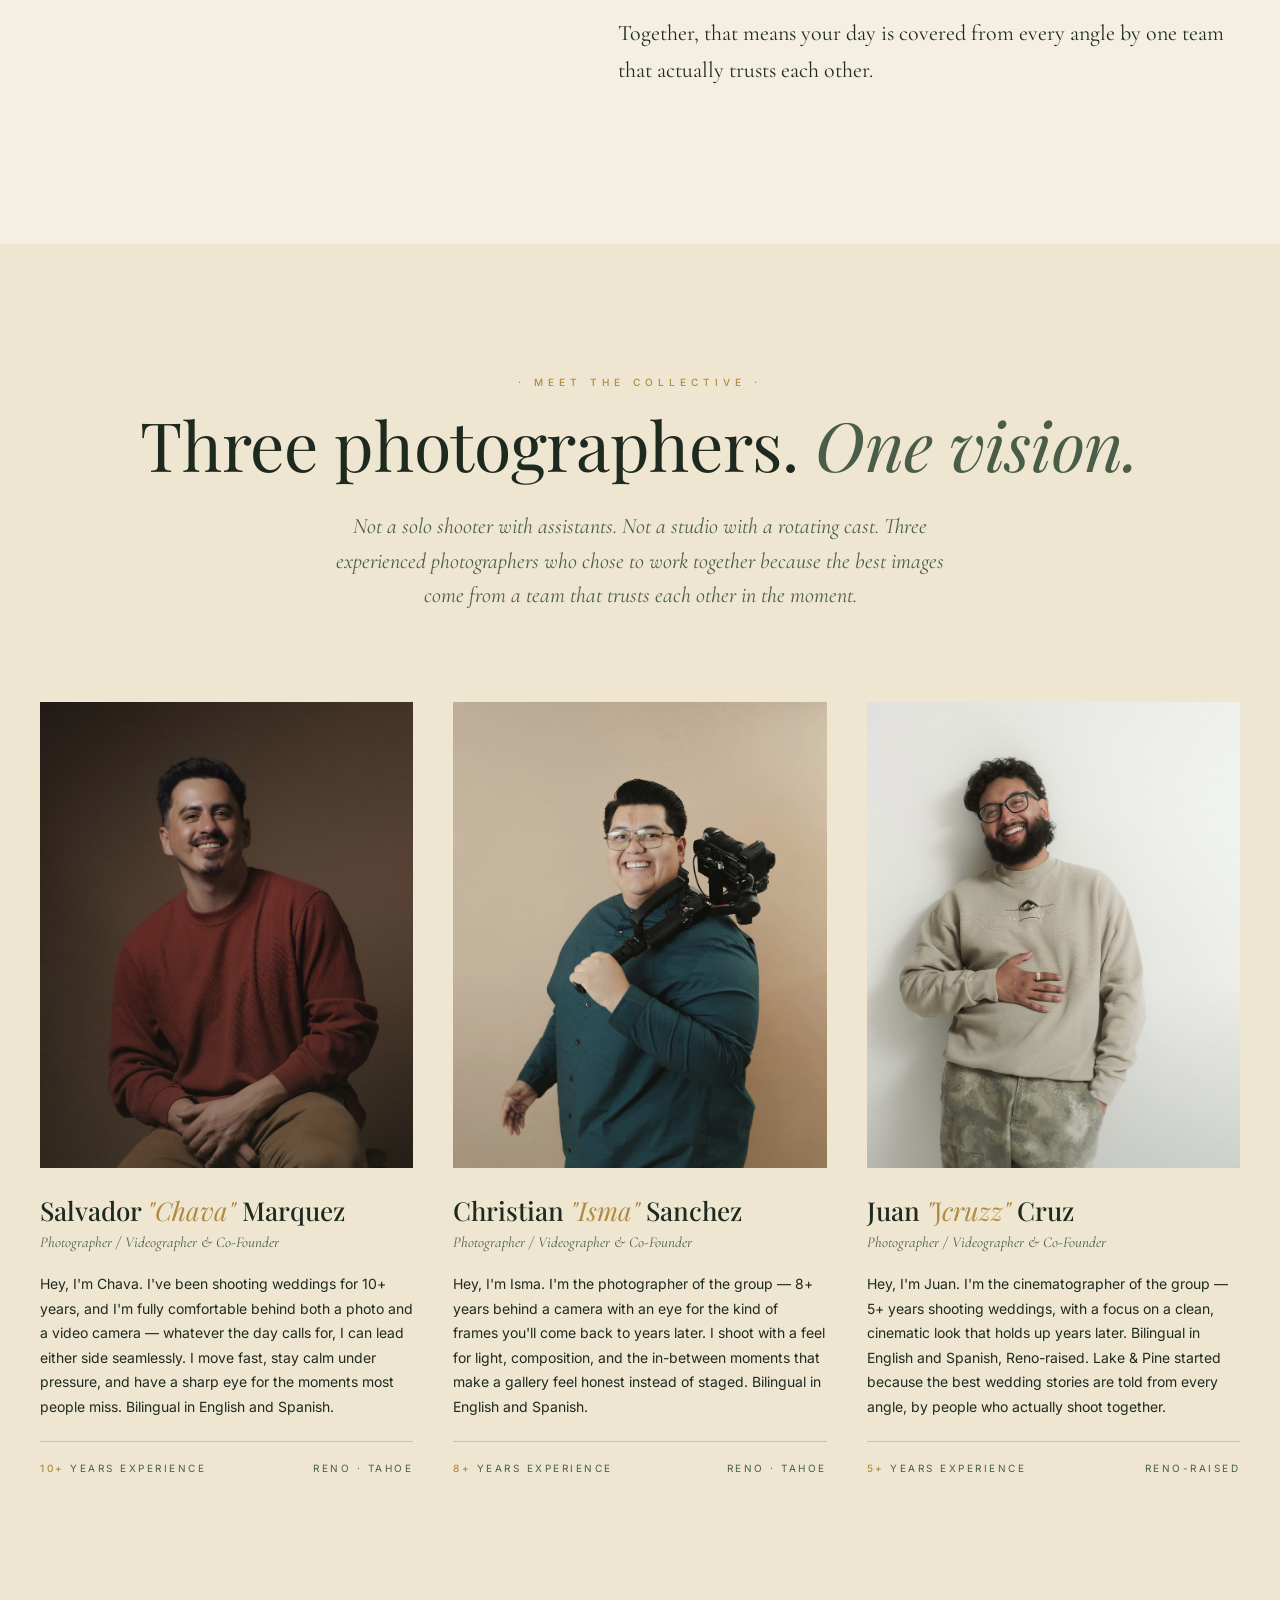
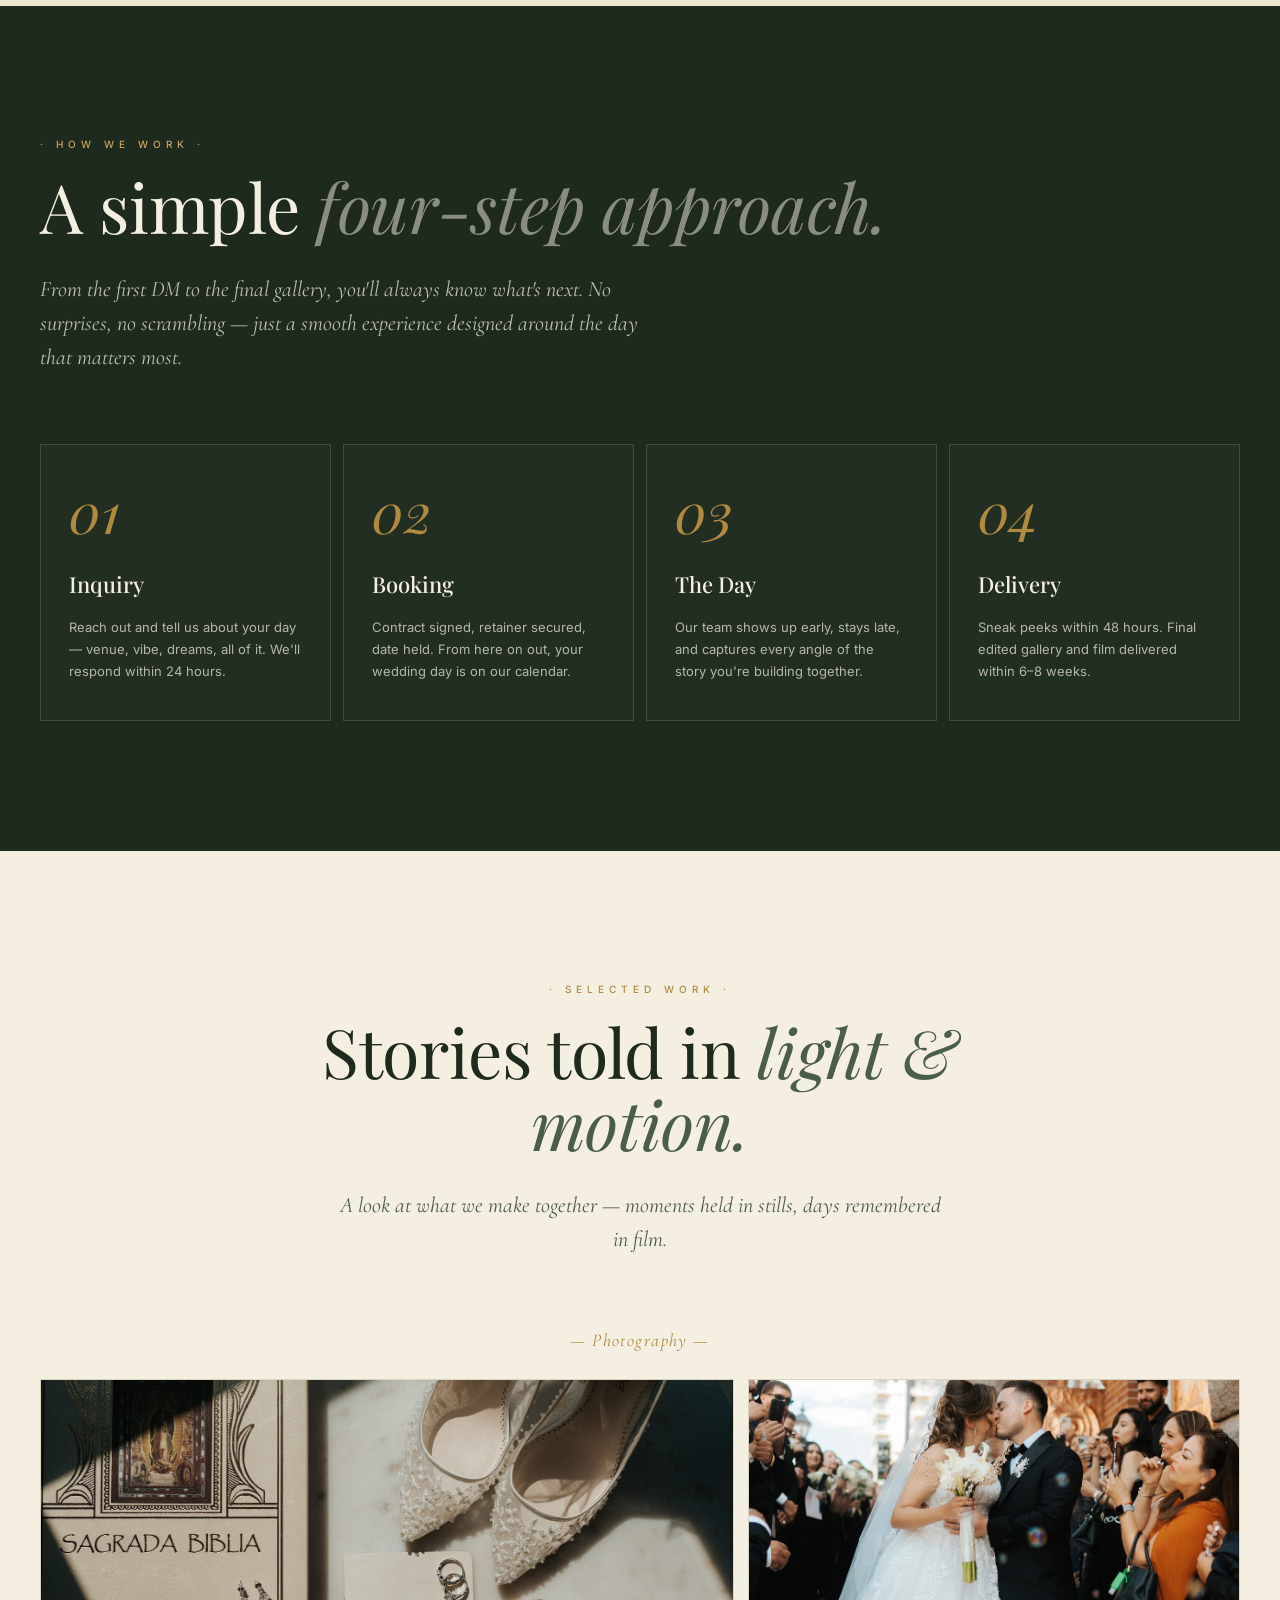
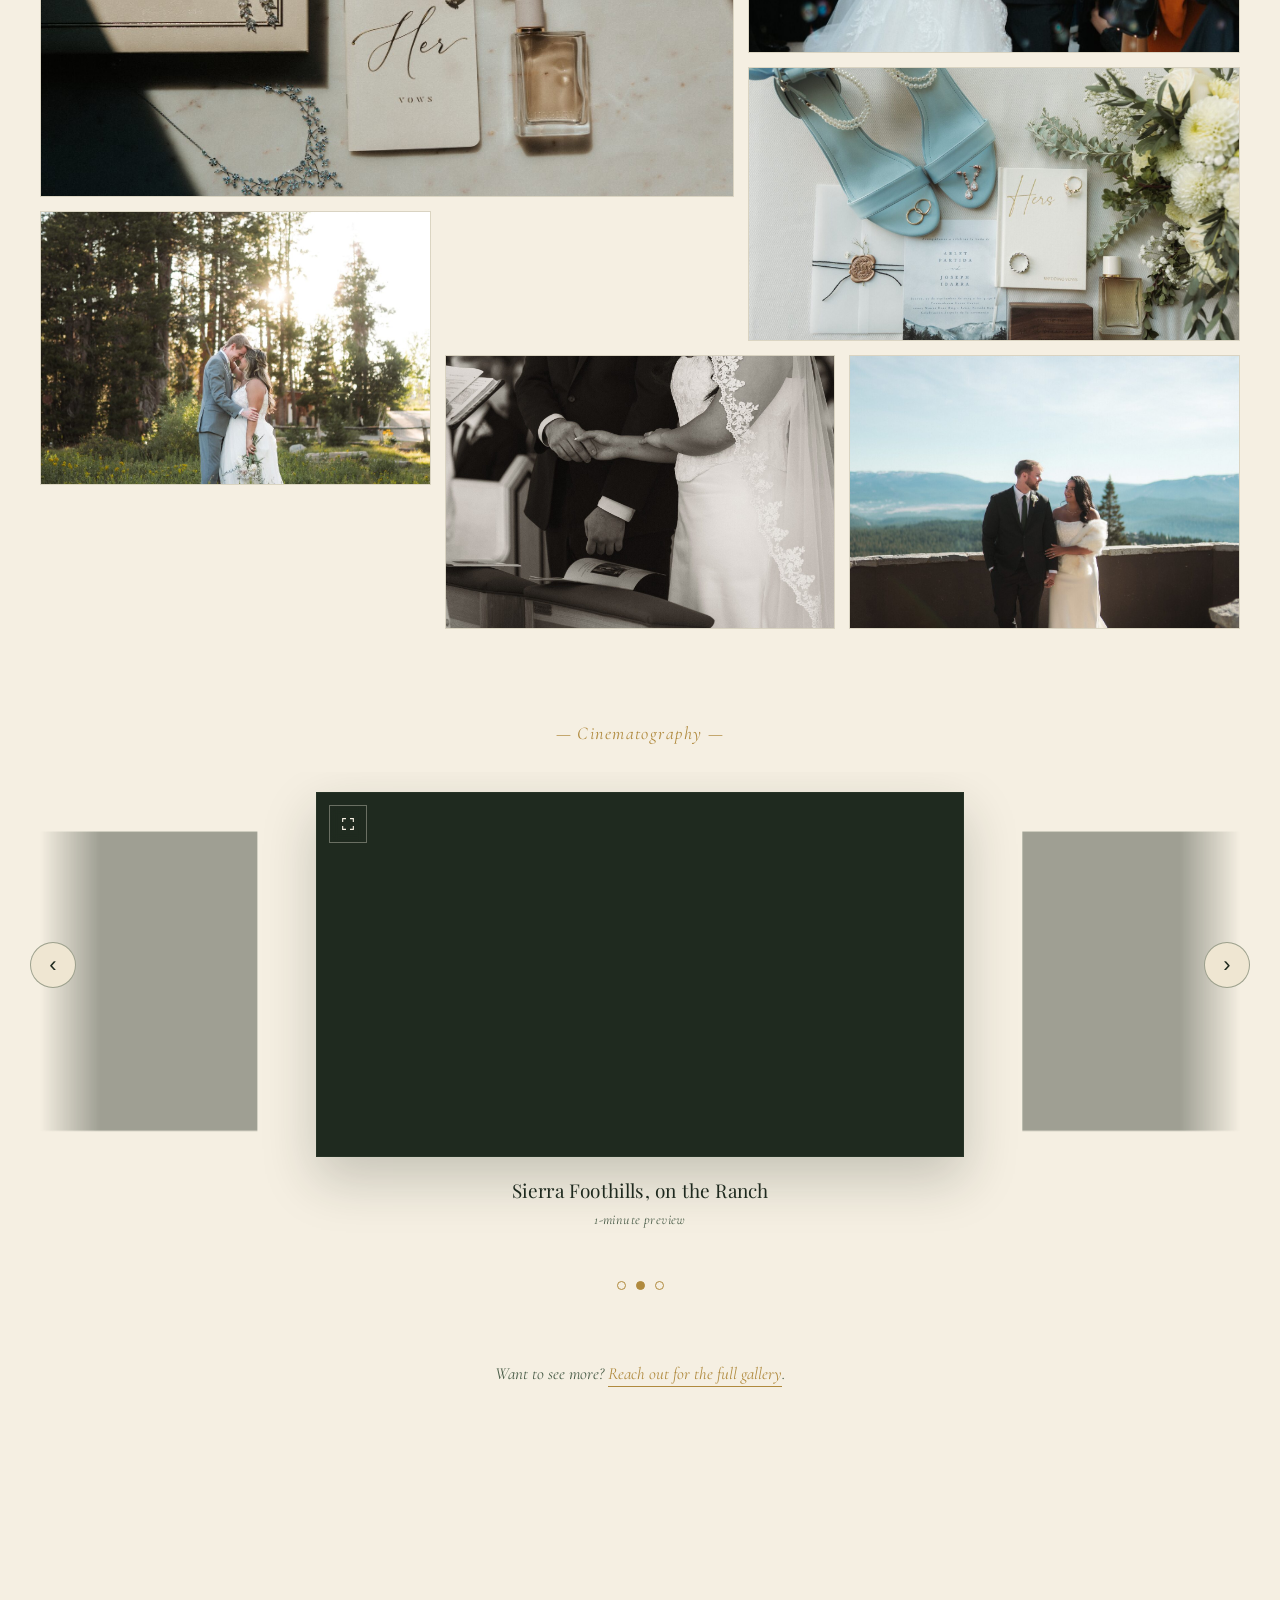
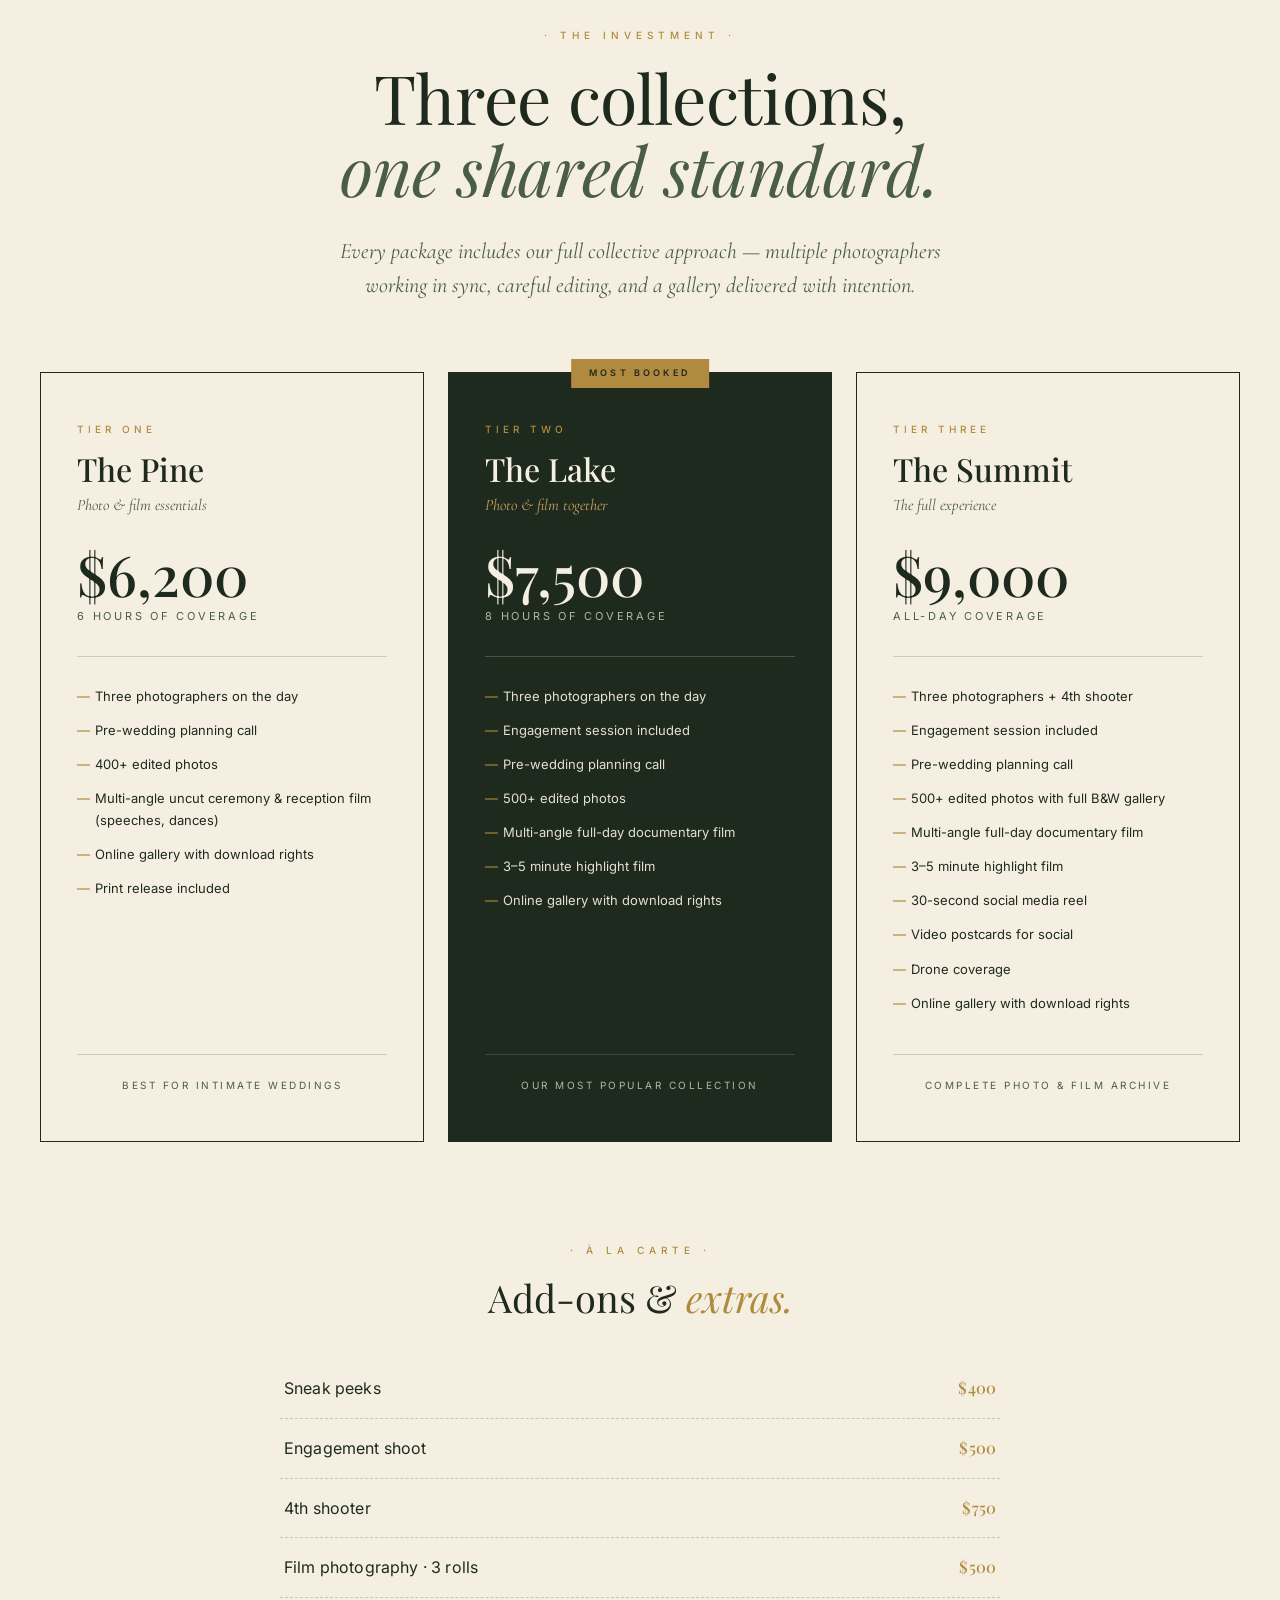
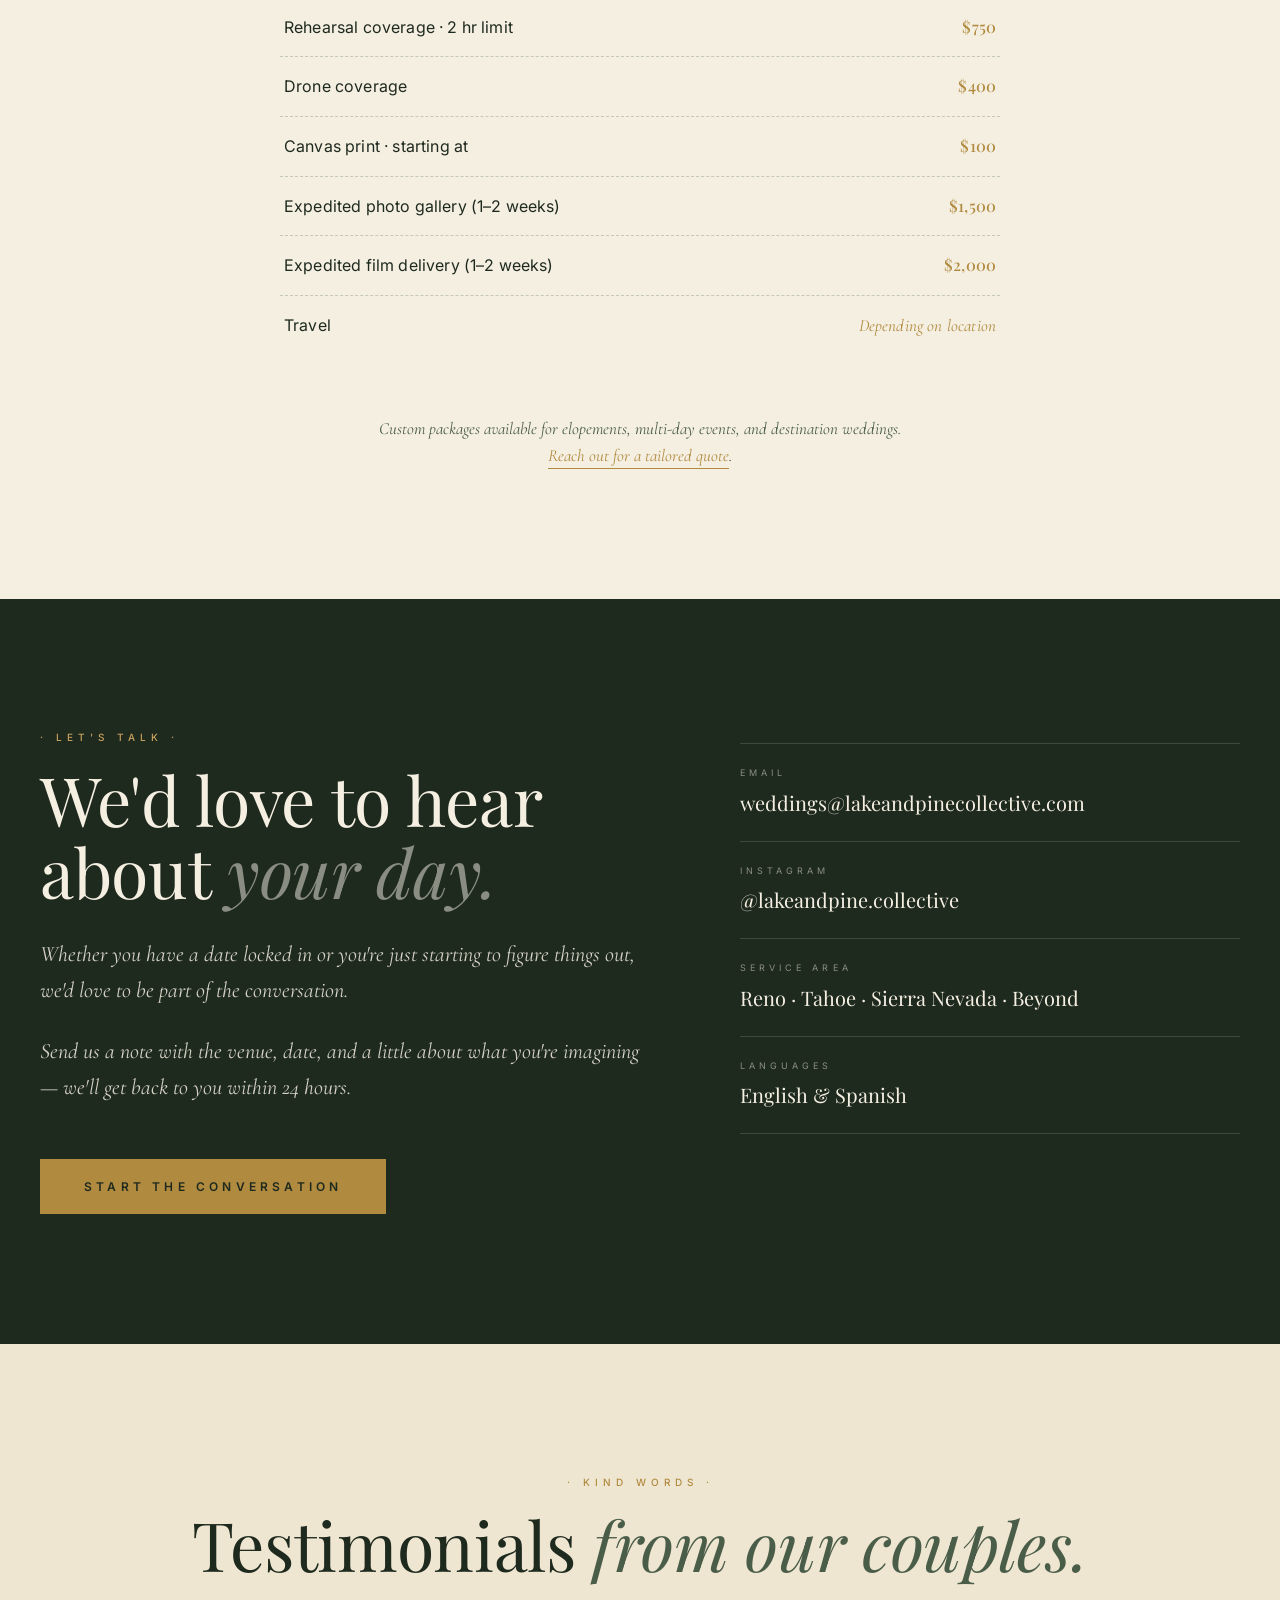
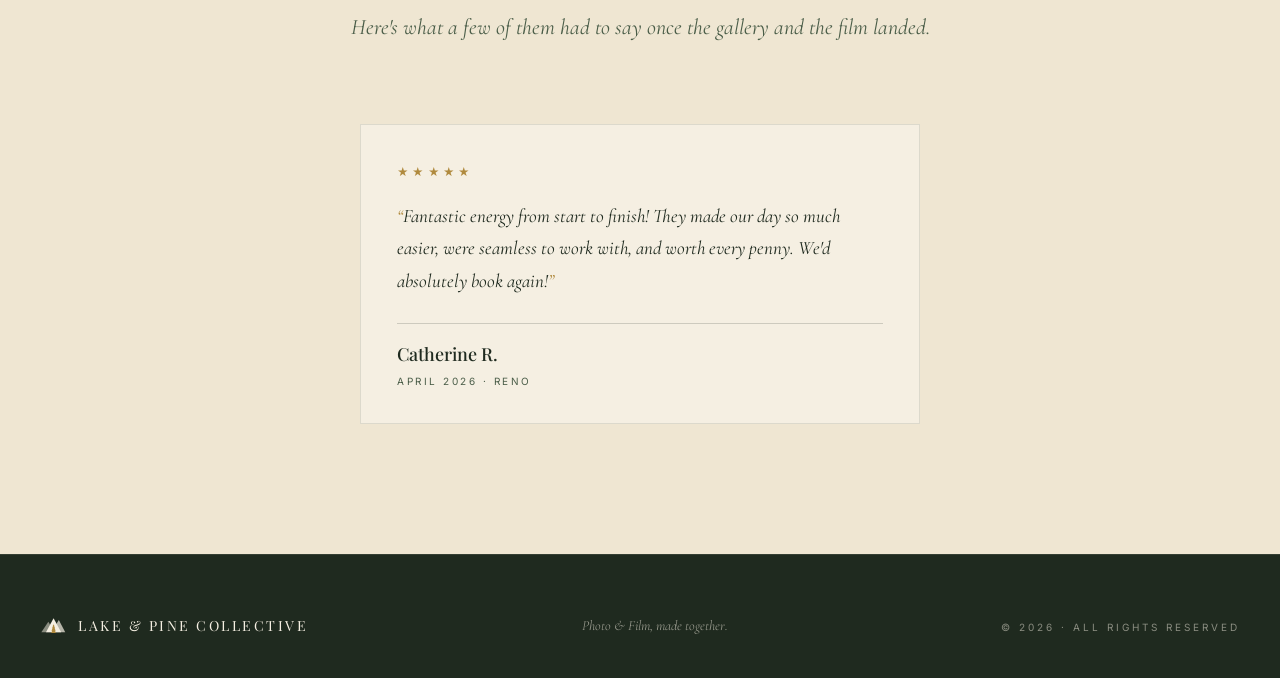
==== commit 0530c7b0: "real review" ====
--- a/web/index.html
+++ b/web/index.html
@@ -508,15 +508,15 @@
 </section>
 
 <!-- ============================ TESTIMONIALS ============================ -->
-<!-- PLACEHOLDER COPY — swap every quote, name, and date below for real reviews
-     before this ships. Nothing here is a real couple. -->
+<!-- Real reviews only. To add one, copy the .testimonial figure below; the grid
+     returns to three-up on its own once there is more than a single card. -->
 <section class="testimonials" id="testimonials">
   <div class="container">
     <div class="testimonials-header reveal">
       <div class="section-eyebrow">· Kind Words ·</div>
       <h2 class="section-title">Testimonials <span class="italic">from our couples.</span></h2>
       <p class="section-intro">
-        We'd rather let the couples we've worked with do the talking. Here's what a few of them had to say once the gallery and the film landed.
+          Here's what a few of them had to say once the gallery and the film landed.
       </p>
     </div>
 
@@ -524,28 +524,10 @@
 
       <figure class="testimonial reveal">
         <div class="testimonial-stars" role="img" aria-label="Five out of five stars">★★★★★</div>
-        <blockquote class="testimonial-quote">Booking Lake &amp; Pine was the easiest decision we made all year. Having three photographers meant we never once had to wonder whether a moment was being covered — it just was. The sneak peeks landed two days later and we cried in the car.</blockquote>
+        <blockquote class="testimonial-quote">Fantastic energy from start to finish! They made our day so much easier, were seamless to work with, and worth every penny. We'd absolutely book again!</blockquote>
         <figcaption class="testimonial-attr">
-          <span class="testimonial-name">Maria &amp; Daniel</span>
-          <span class="testimonial-detail">September 2026 · Lake Tahoe</span>
-        </figcaption>
-      </figure>
-
-      <figure class="testimonial reveal">
-        <div class="testimonial-stars" role="img" aria-label="Five out of five stars">★★★★★</div>
-        <blockquote class="testimonial-quote">The film is the thing we didn't know we needed. We've watched it more times than we'd admit, and every time we catch something new — my dad's face during the speech, my sister laughing off to the side.</blockquote>
-        <figcaption class="testimonial-attr">
-          <span class="testimonial-name">Alyssa &amp; Ben</span>
-          <span class="testimonial-detail">July 2026 · Reno</span>
-        </figcaption>
-      </figure>
-
-      <figure class="testimonial reveal">
-        <div class="testimonial-stars" role="img" aria-label="Five out of five stars">★★★★★</div>
-        <blockquote class="testimonial-quote">They showed up early, stayed late, and somehow were never in the way. Half our family speaks Spanish, and it meant everything that the whole team could talk to everyone. Our gallery came back in six weeks and it is perfect.</blockquote>
-        <figcaption class="testimonial-attr">
-          <span class="testimonial-name">Camila &amp; Nico</span>
-          <span class="testimonial-detail">June 2026 · Carson City</span>
+          <span class="testimonial-name">Catherine R.</span>
+          <span class="testimonial-detail">April 2026 · Reno</span>
         </figcaption>
       </figure>
 
--- a/web/styles.css
+++ b/web/styles.css
@@ -1068,6 +1068,14 @@
   transform: translateY(-6px);
   box-shadow: 0 24px 50px -20px rgba(31, 42, 31, 0.18);
 }
+/* While there is only one review, it shouldn't sit in the left column of a three-up
+   grid. Spanning every column and capping the width centres it; the rule stops
+   applying by itself as soon as a second review is added. */
+.testimonial:only-child {
+  grid-column: 1 / -1;
+  max-width: 560px;
+  margin: 0 auto;
+}
 .testimonial-stars {
   font-size: 11px; letter-spacing: 0.3em;
   color: var(--gold);
@@ -1100,6 +1108,10 @@
 .testimonial-detail {
   display: block;
   margin-top: 8px;
+  /* Not every review arrives with a date and venue attached. An empty span still
+     holds its line, so one card missing that detail doesn't drop its hairline and
+     name 24px below the rest of the row. */
+  min-height: 1.6em;
   font-size: 10px; letter-spacing: 0.25em;
   text-transform: uppercase; color: var(--forest-soft);
 }
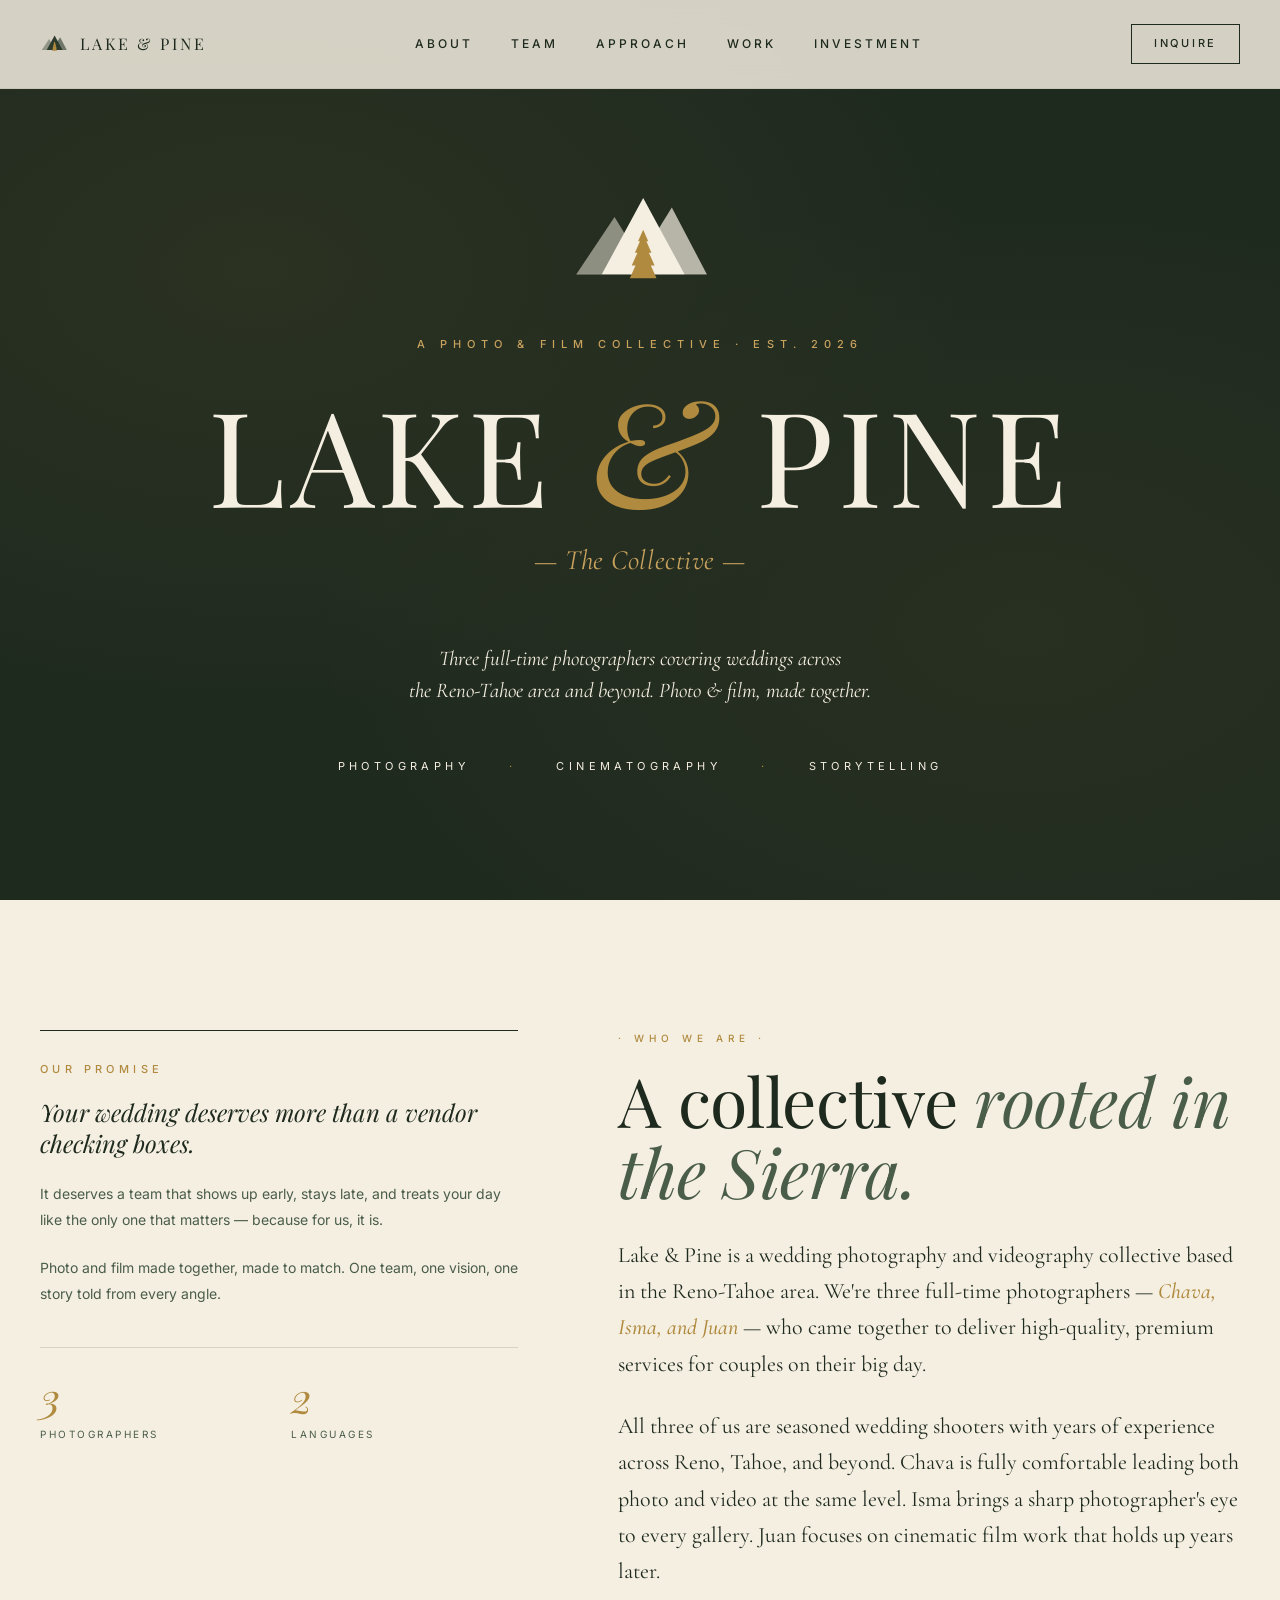
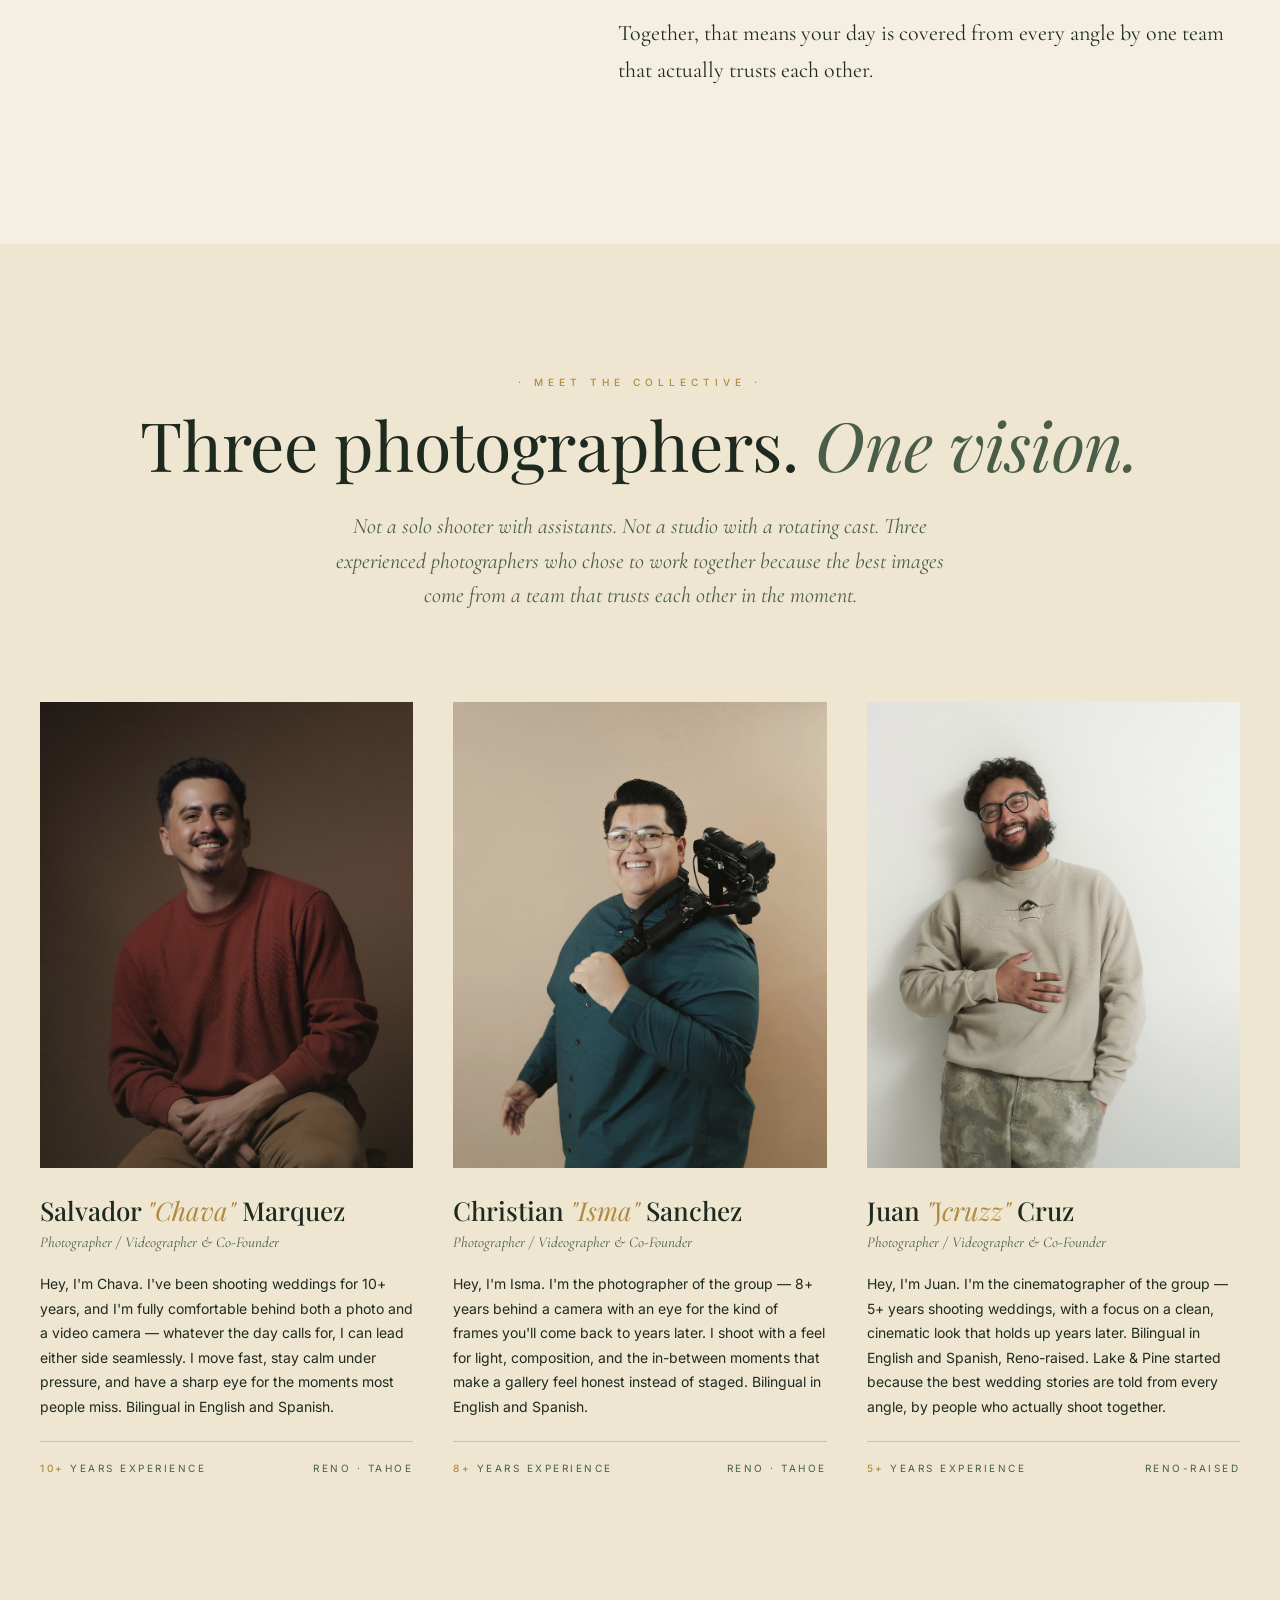
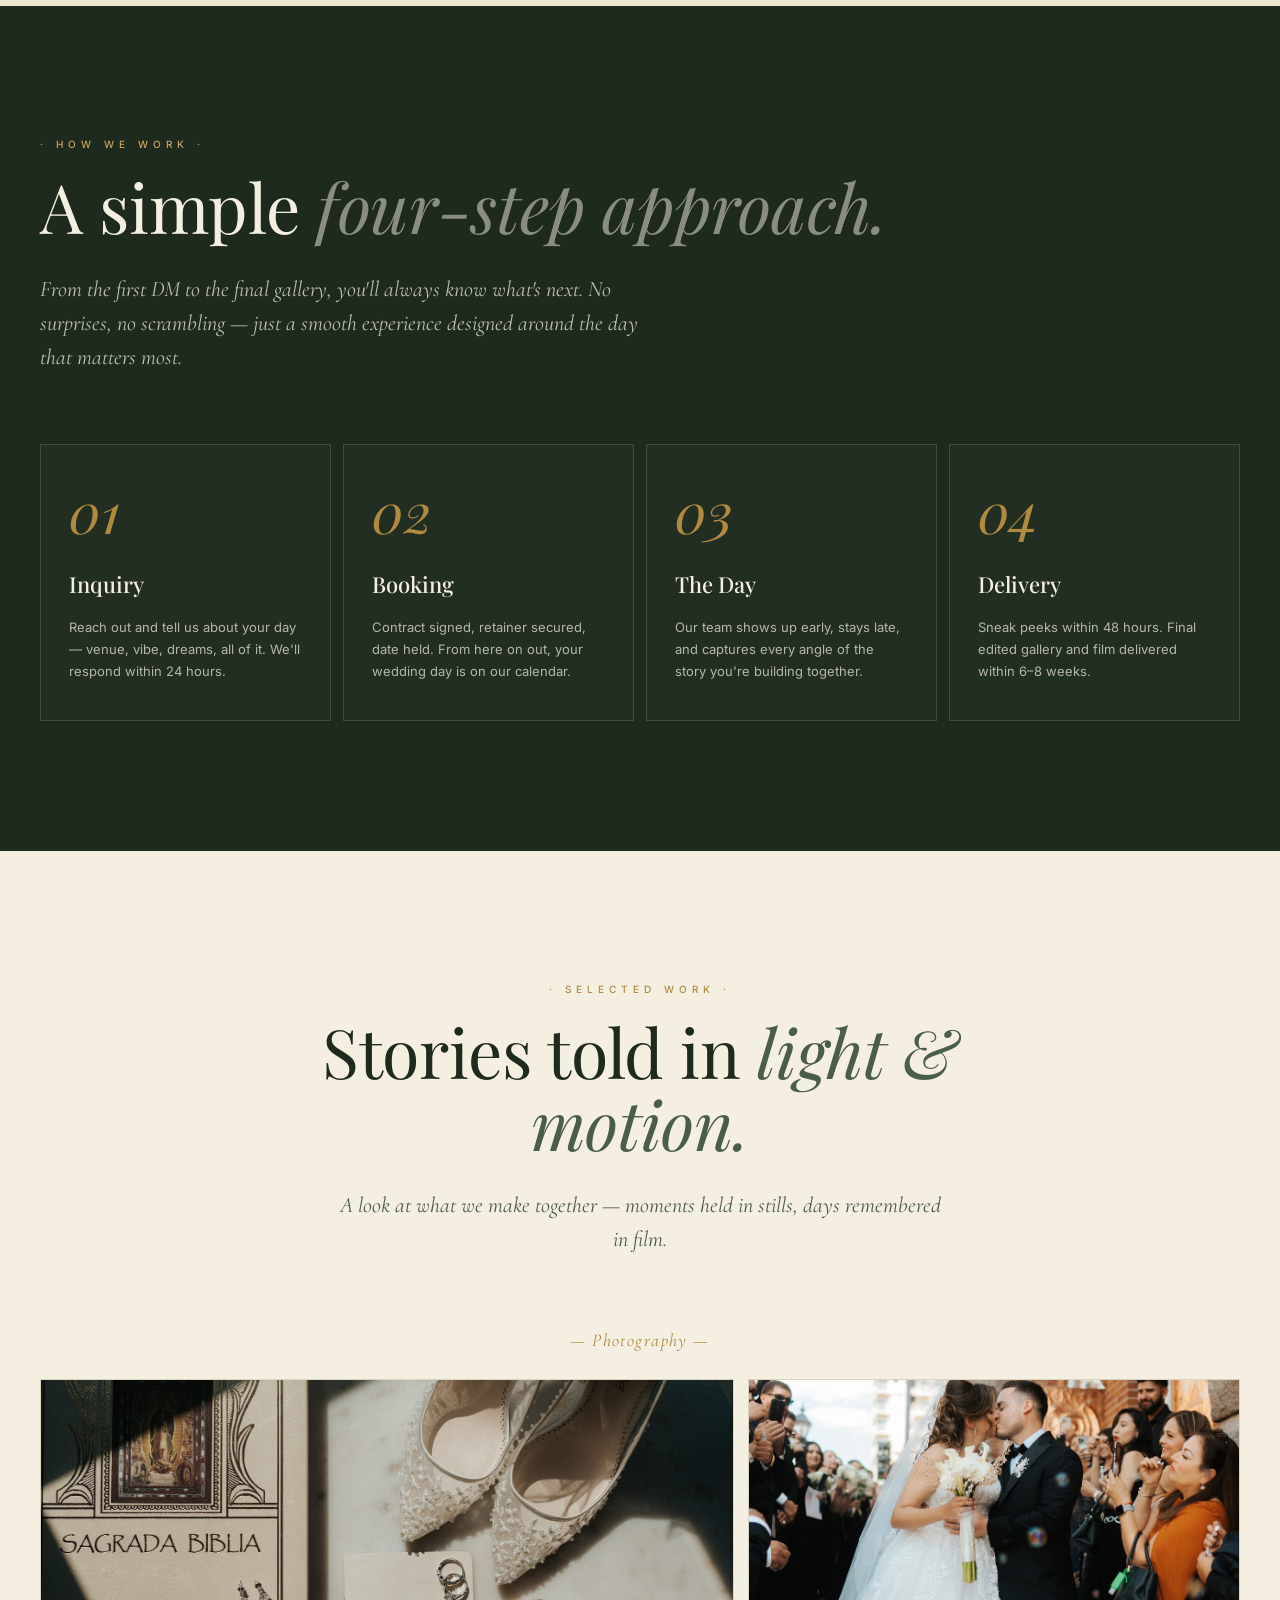
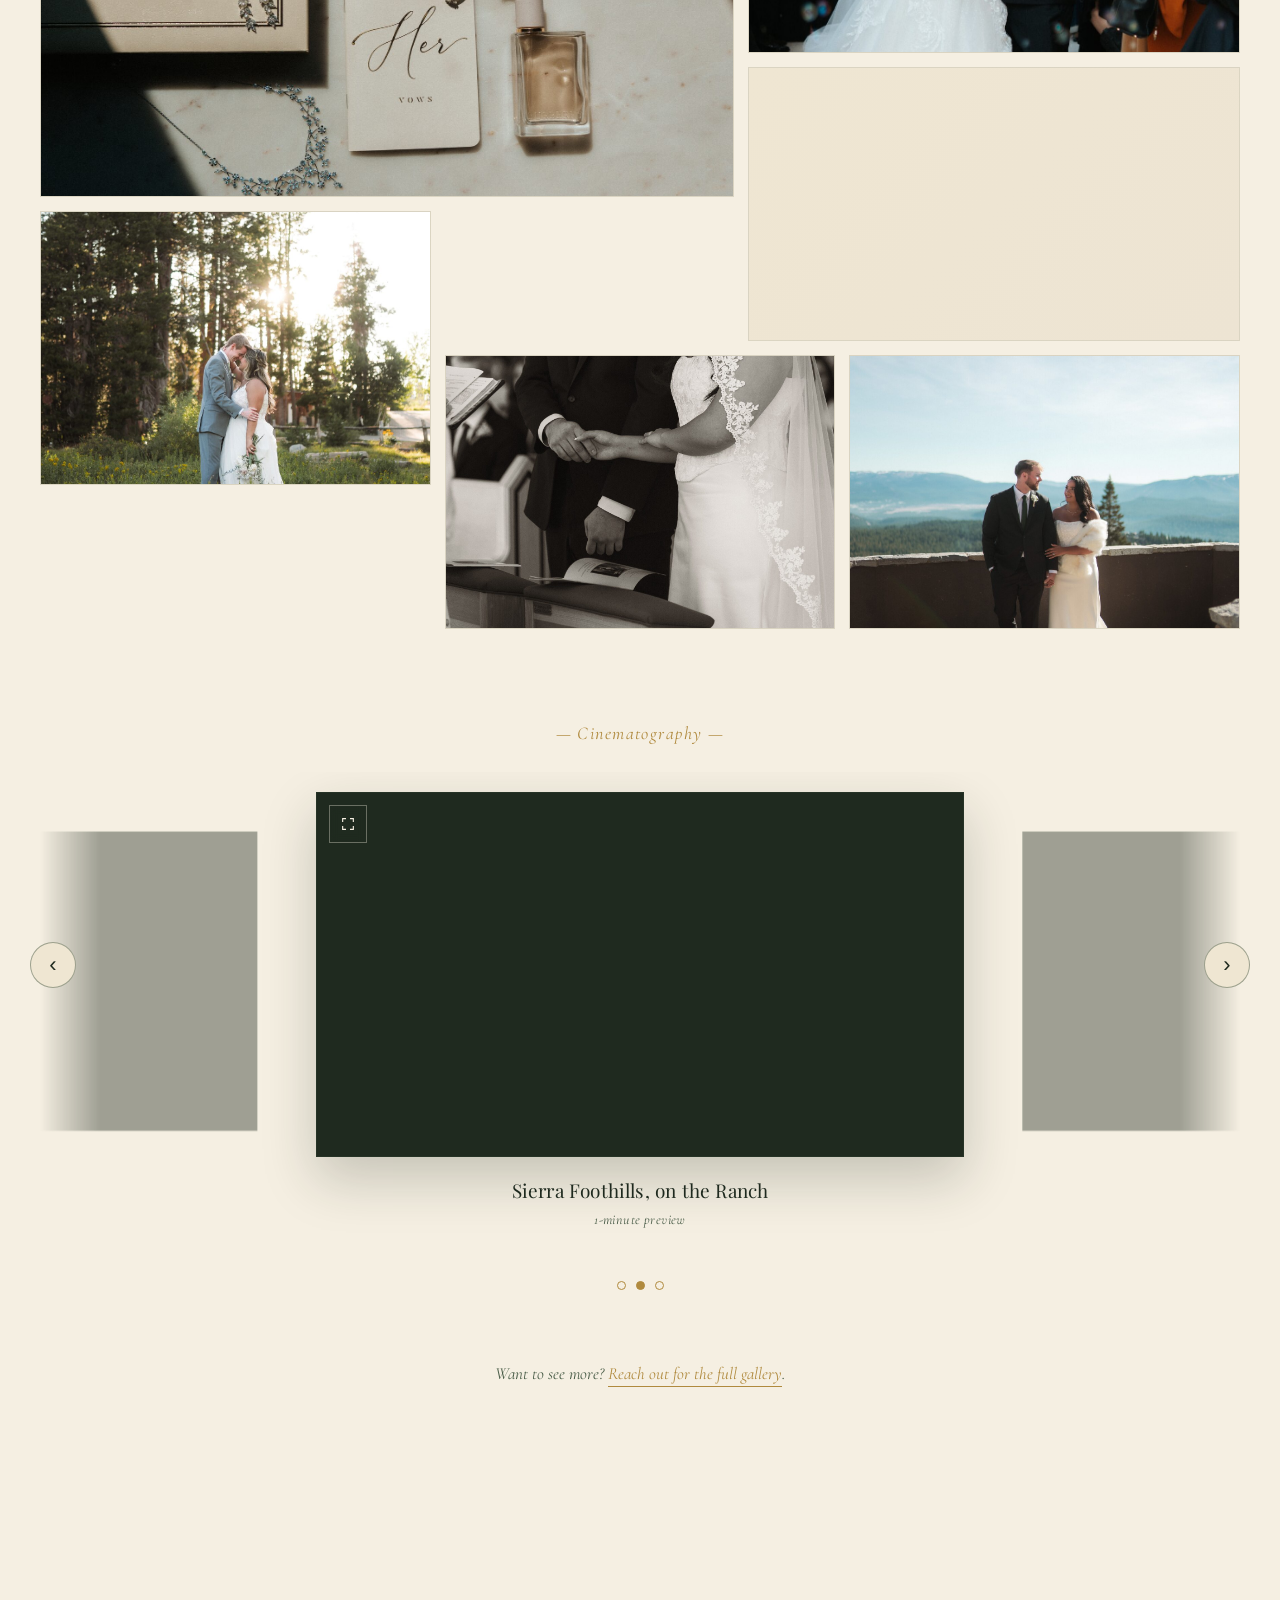
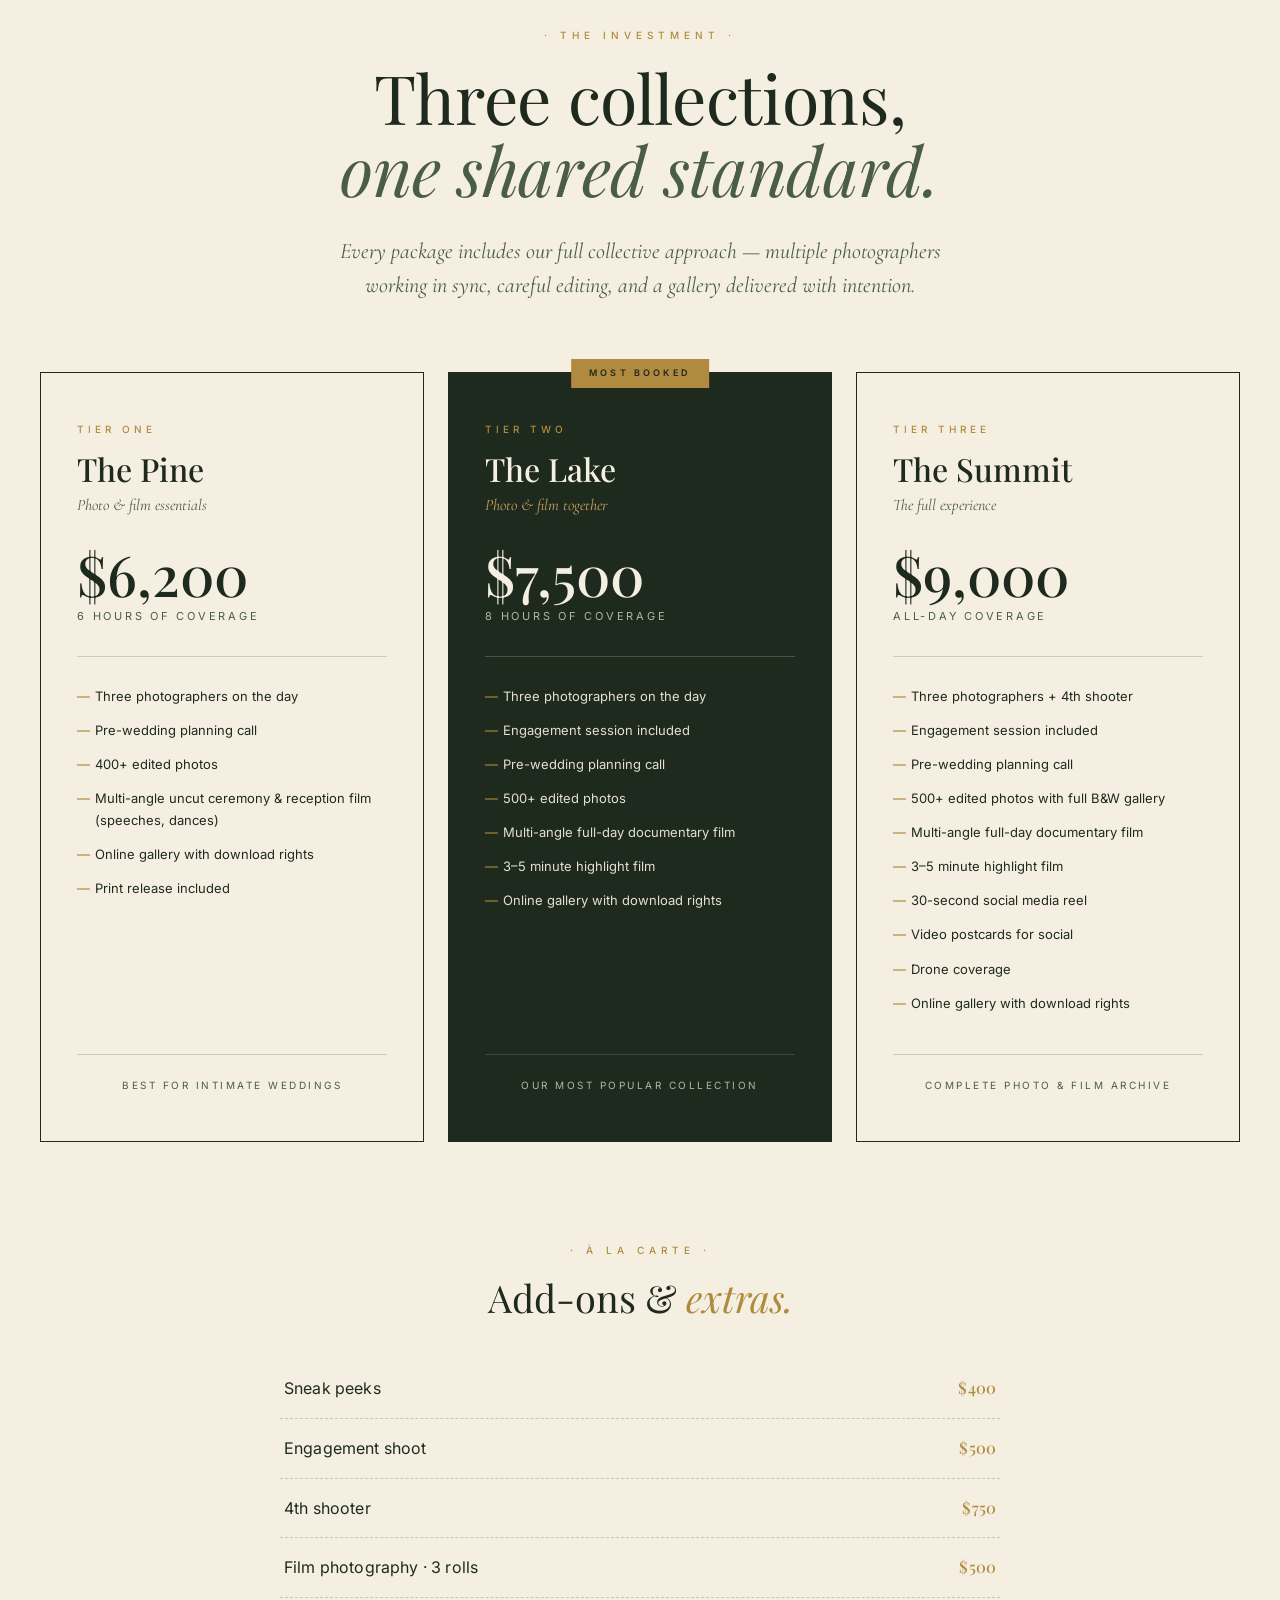
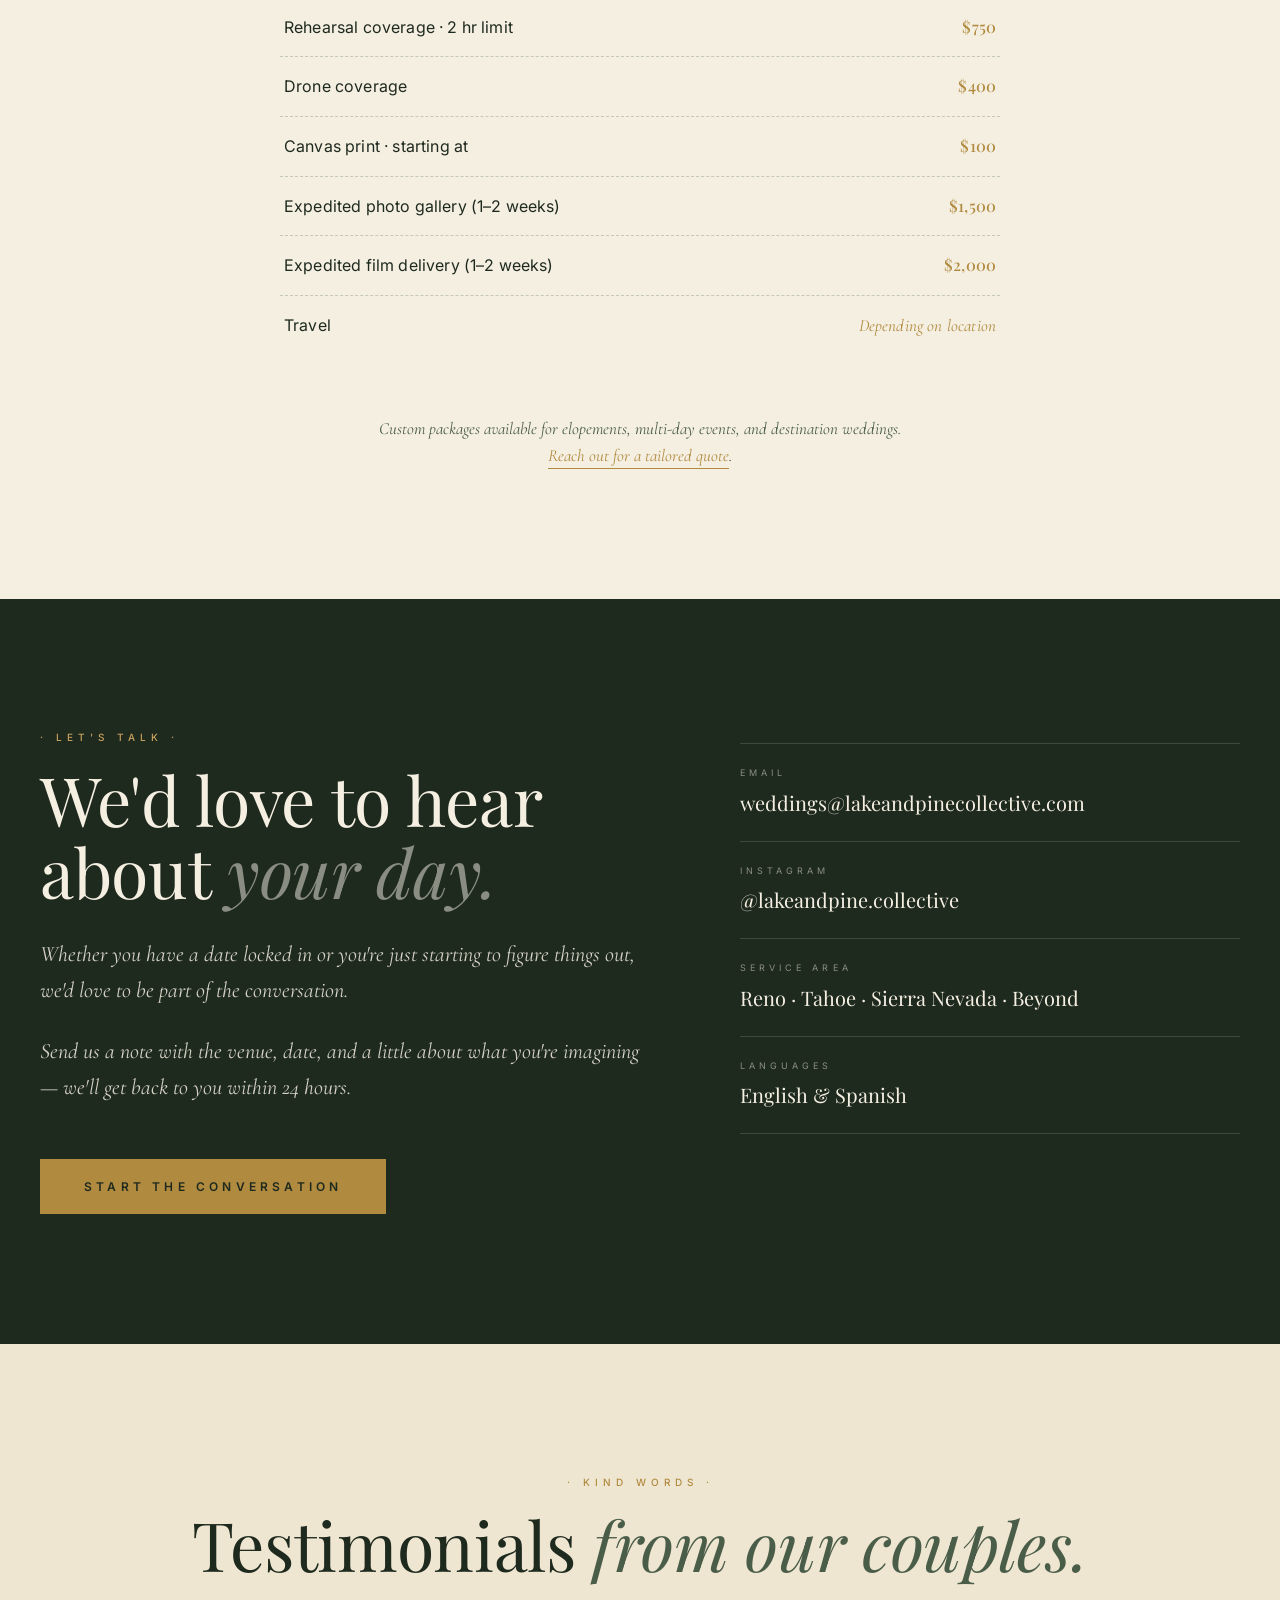
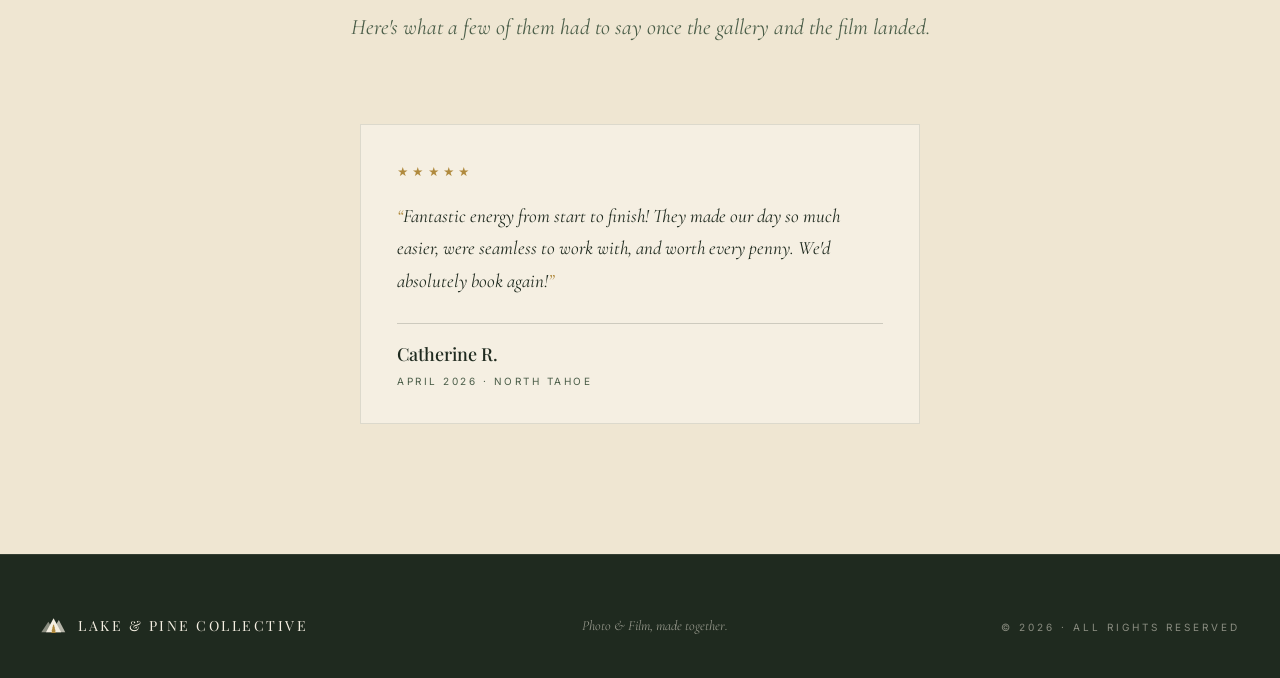
==== commit 4e4c78f1: "update location" ====
--- a/web/index.html
+++ b/web/index.html
@@ -527,7 +527,7 @@
         <blockquote class="testimonial-quote">Fantastic energy from start to finish! They made our day so much easier, were seamless to work with, and worth every penny. We'd absolutely book again!</blockquote>
         <figcaption class="testimonial-attr">
           <span class="testimonial-name">Catherine R.</span>
-          <span class="testimonial-detail">April 2026 · Reno</span>
+          <span class="testimonial-detail">April 2026 · North Tahoe</span>
         </figcaption>
       </figure>
 
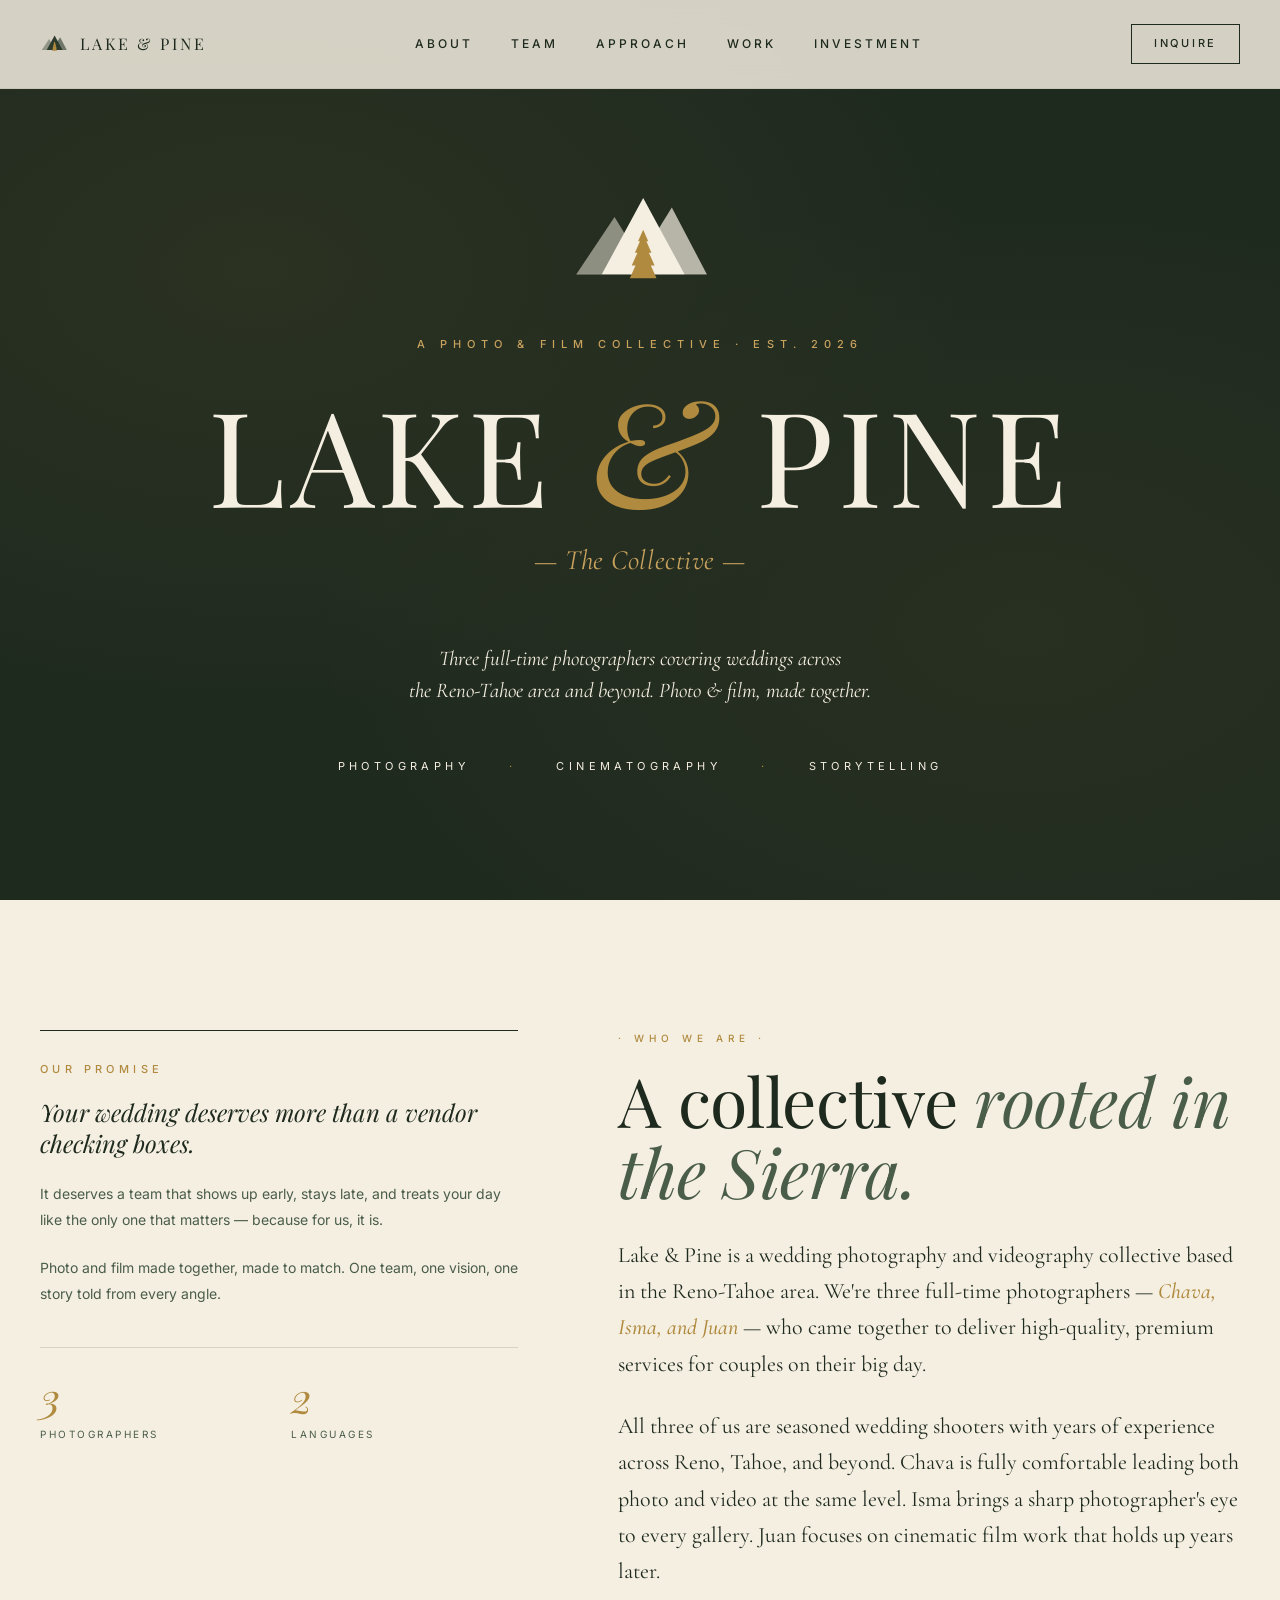
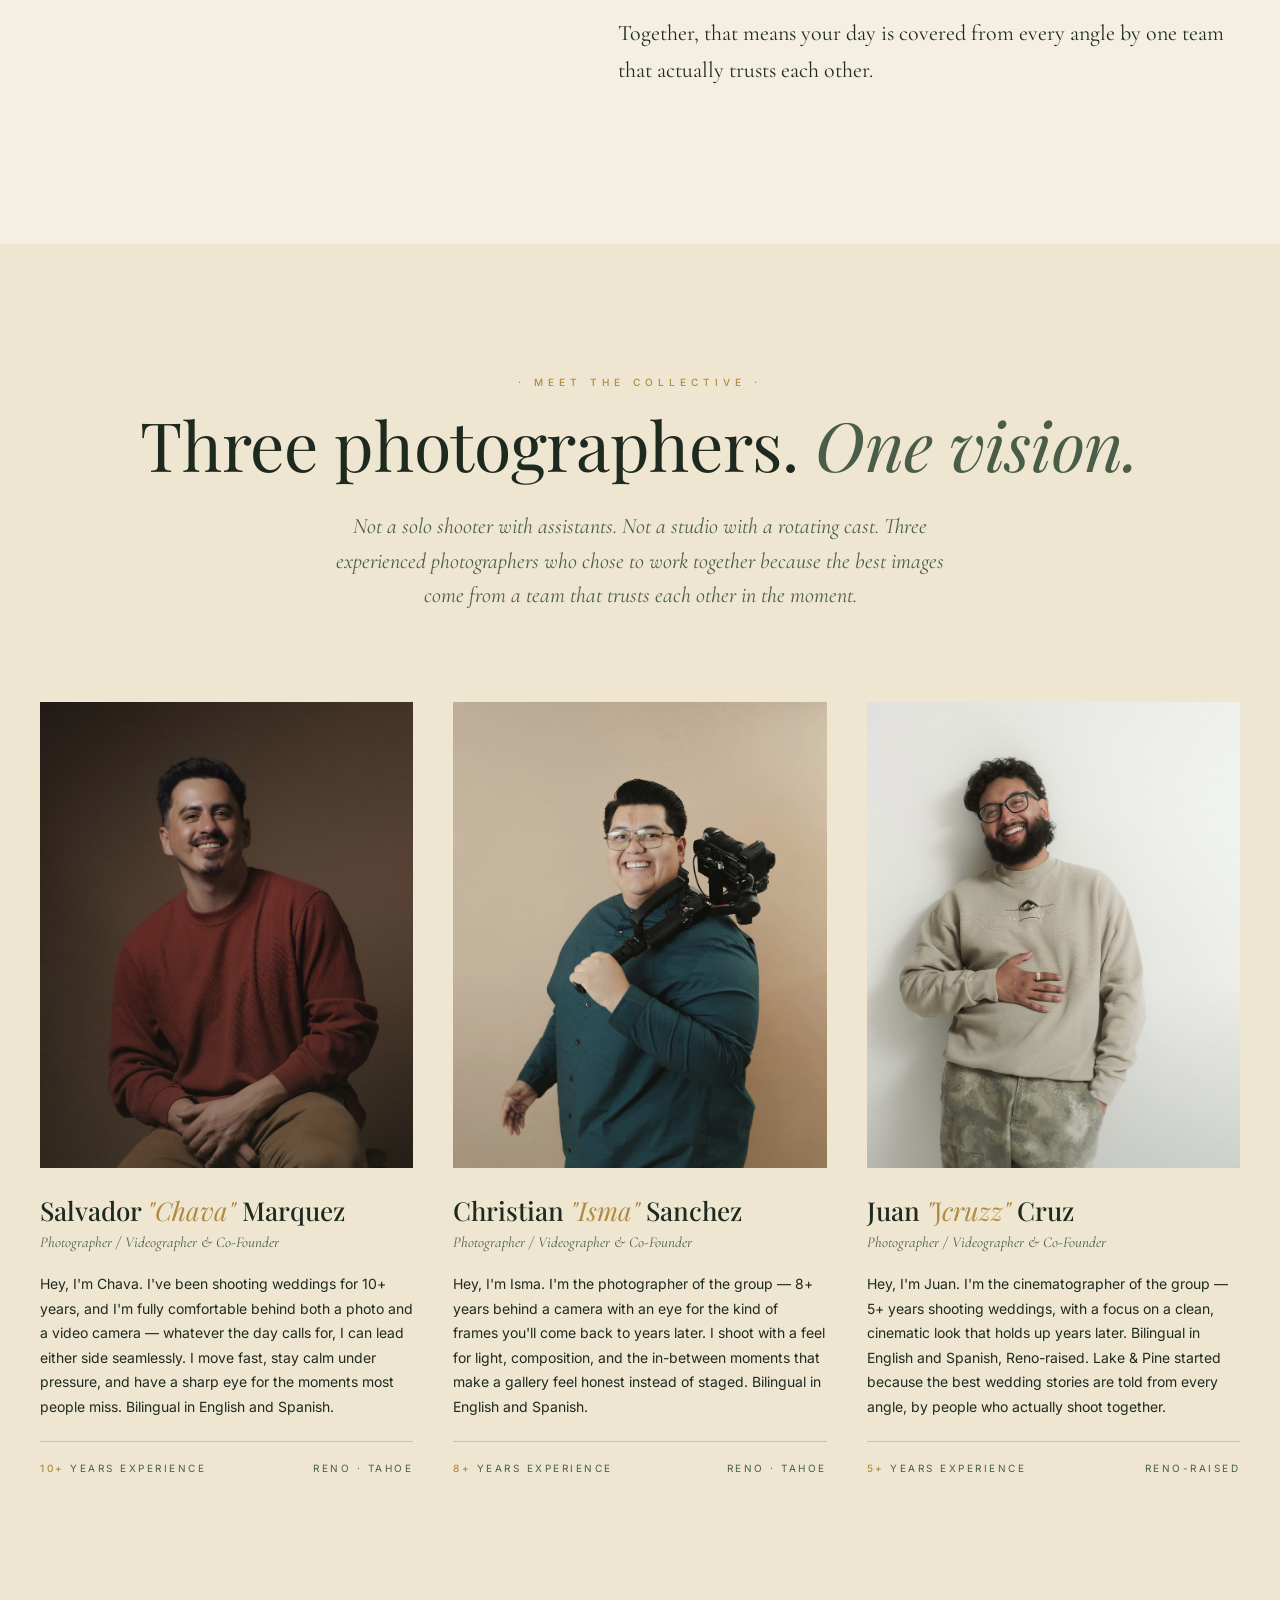
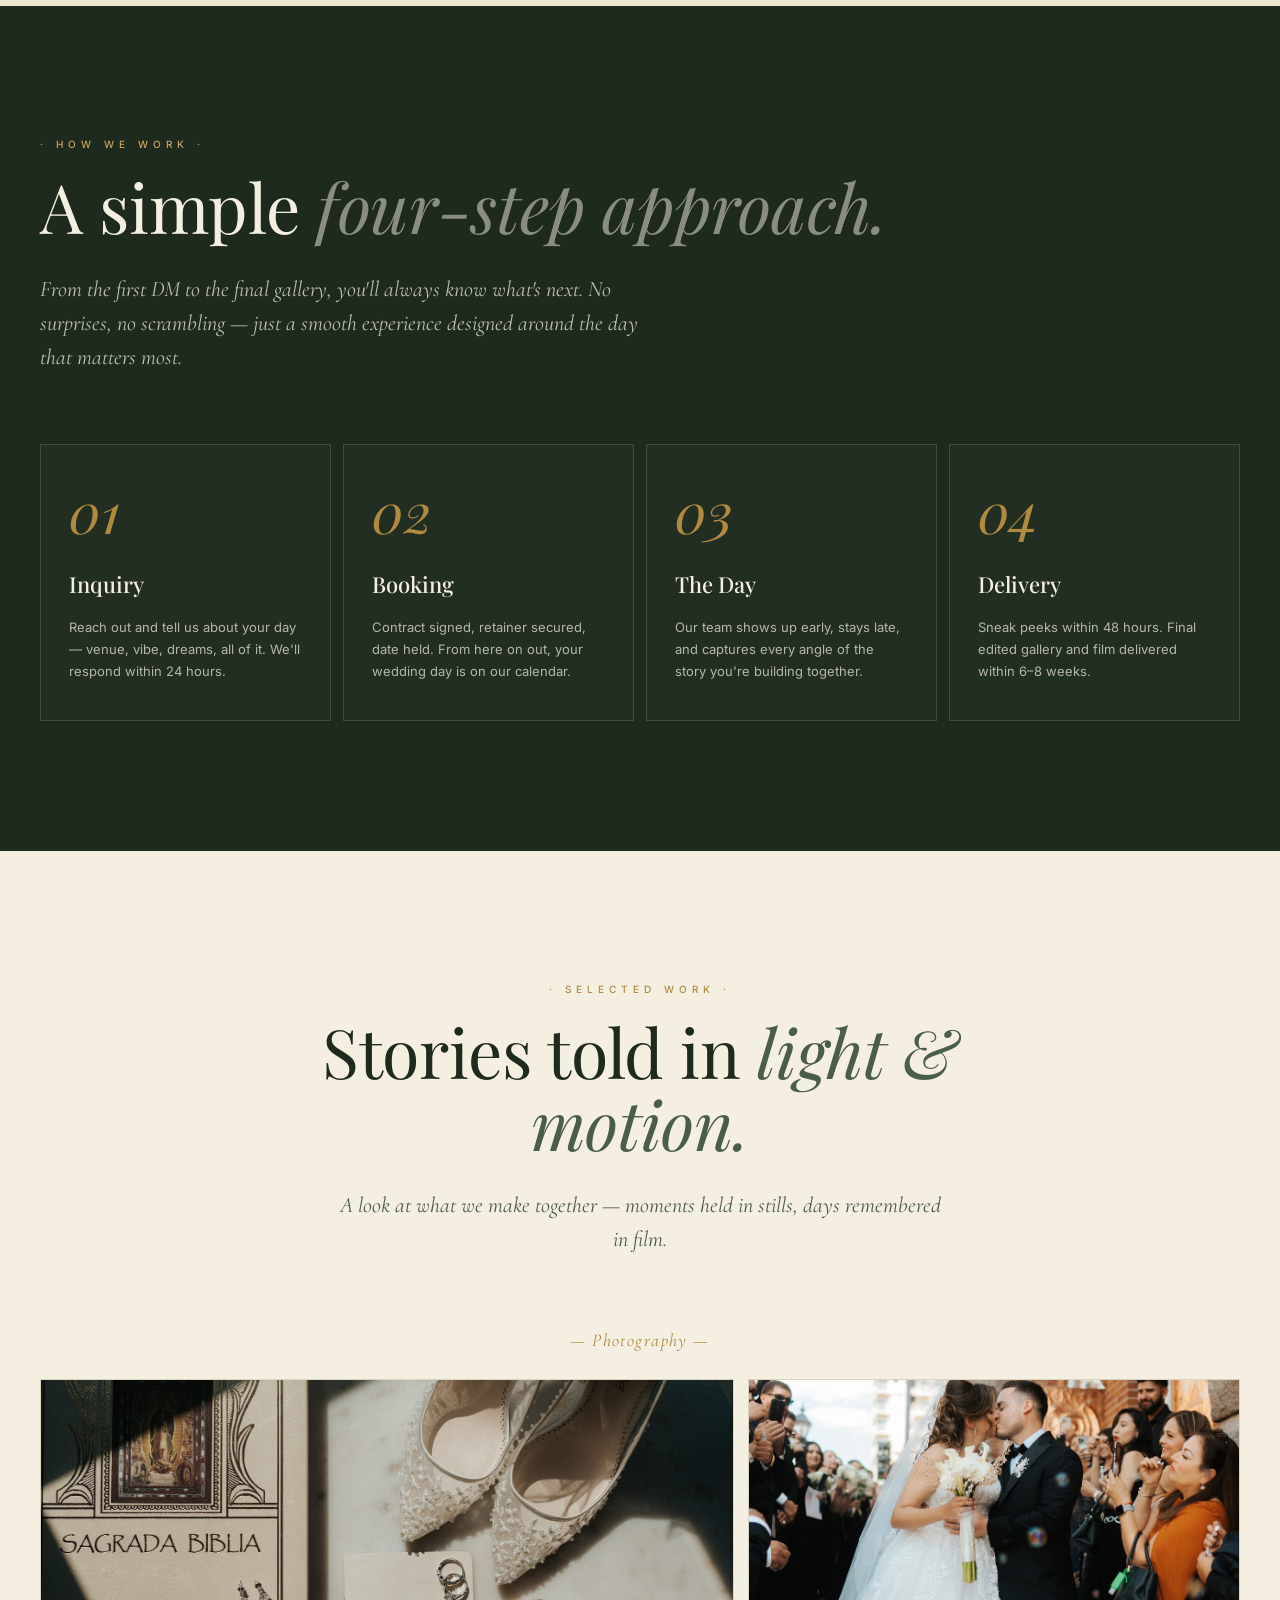
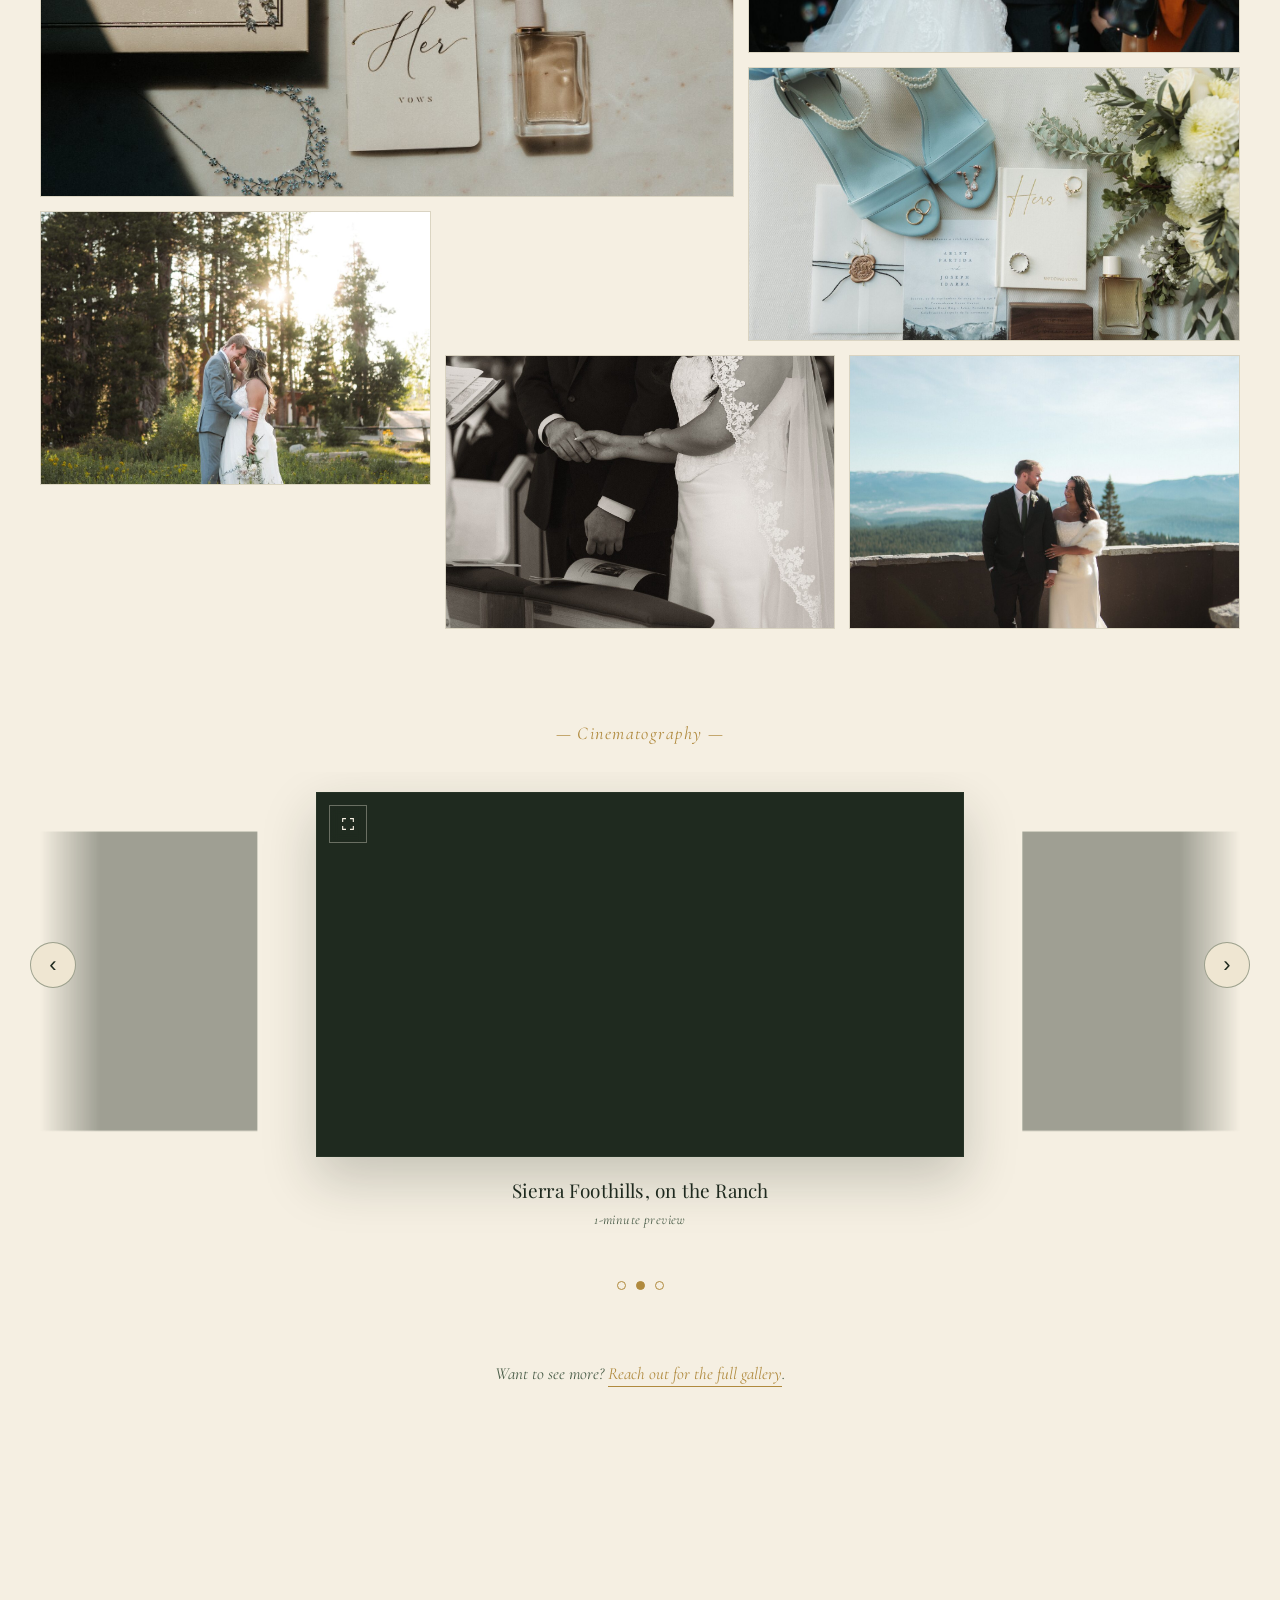
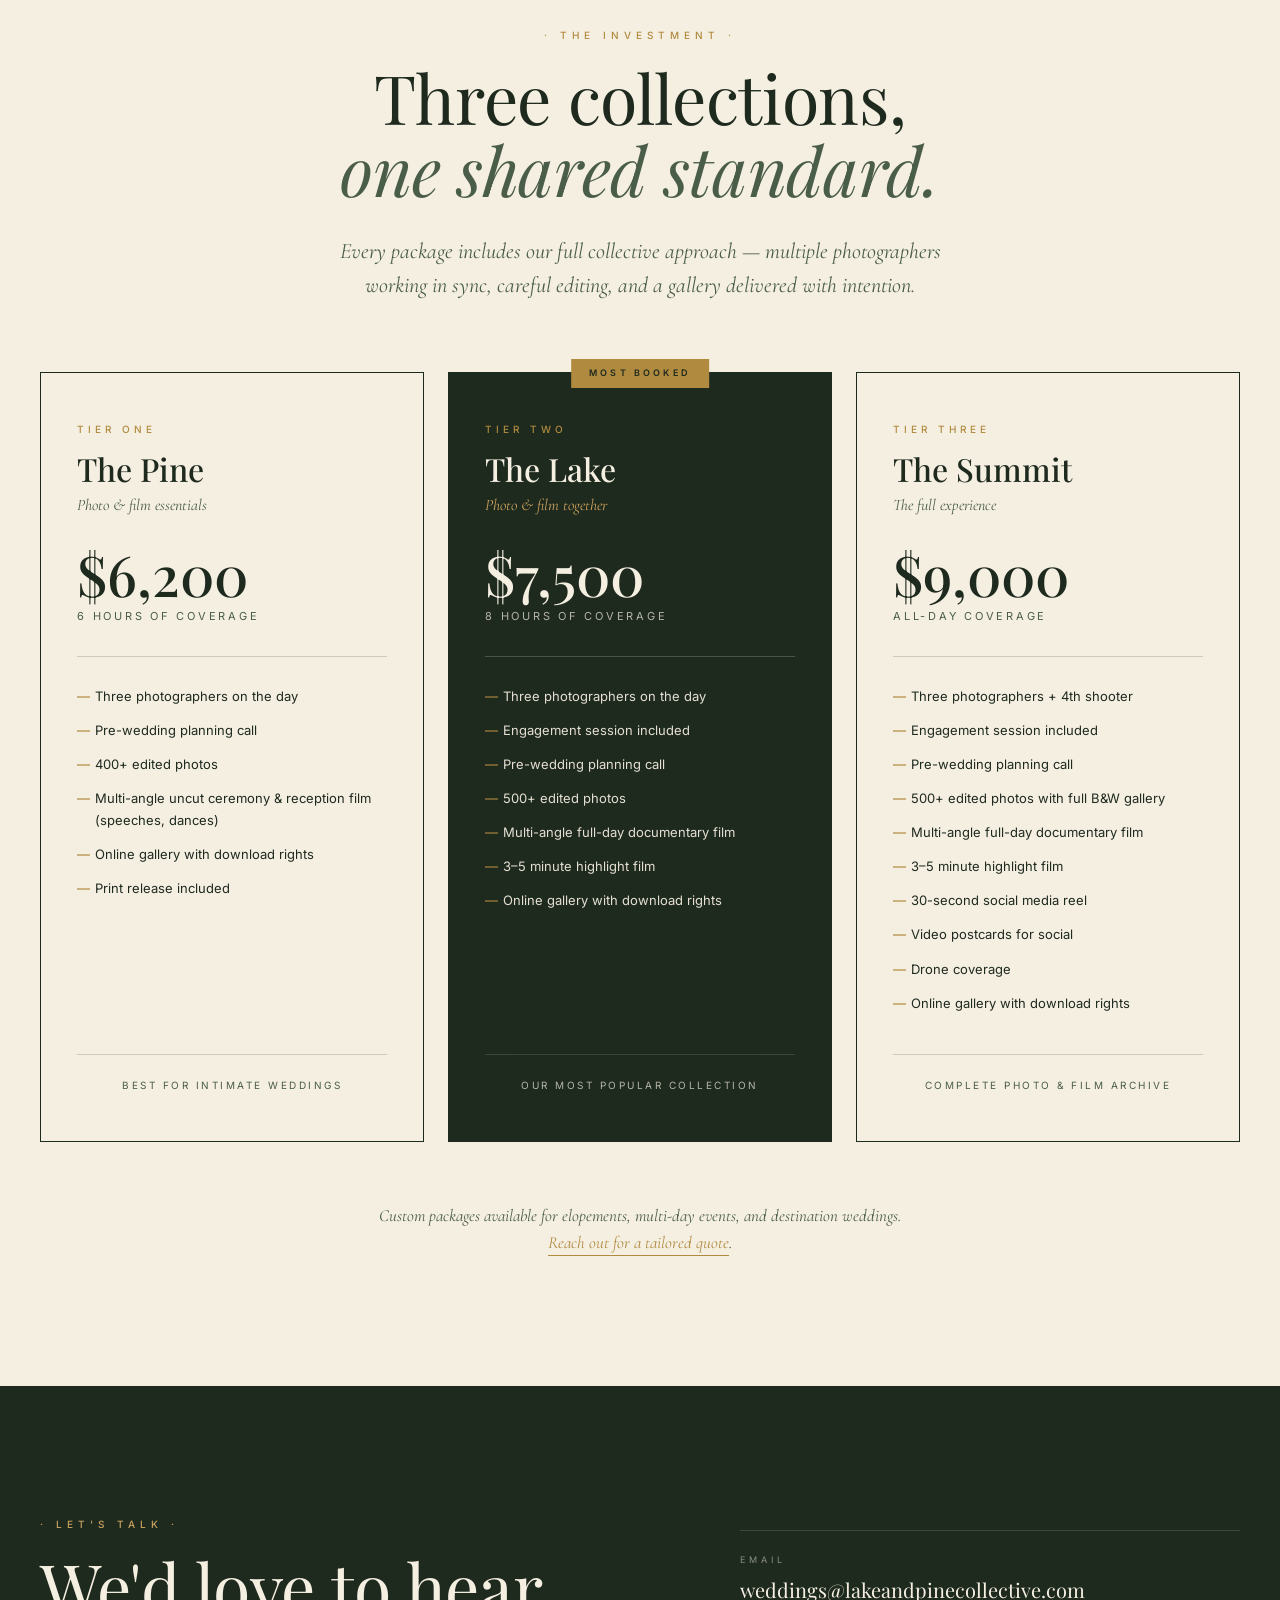
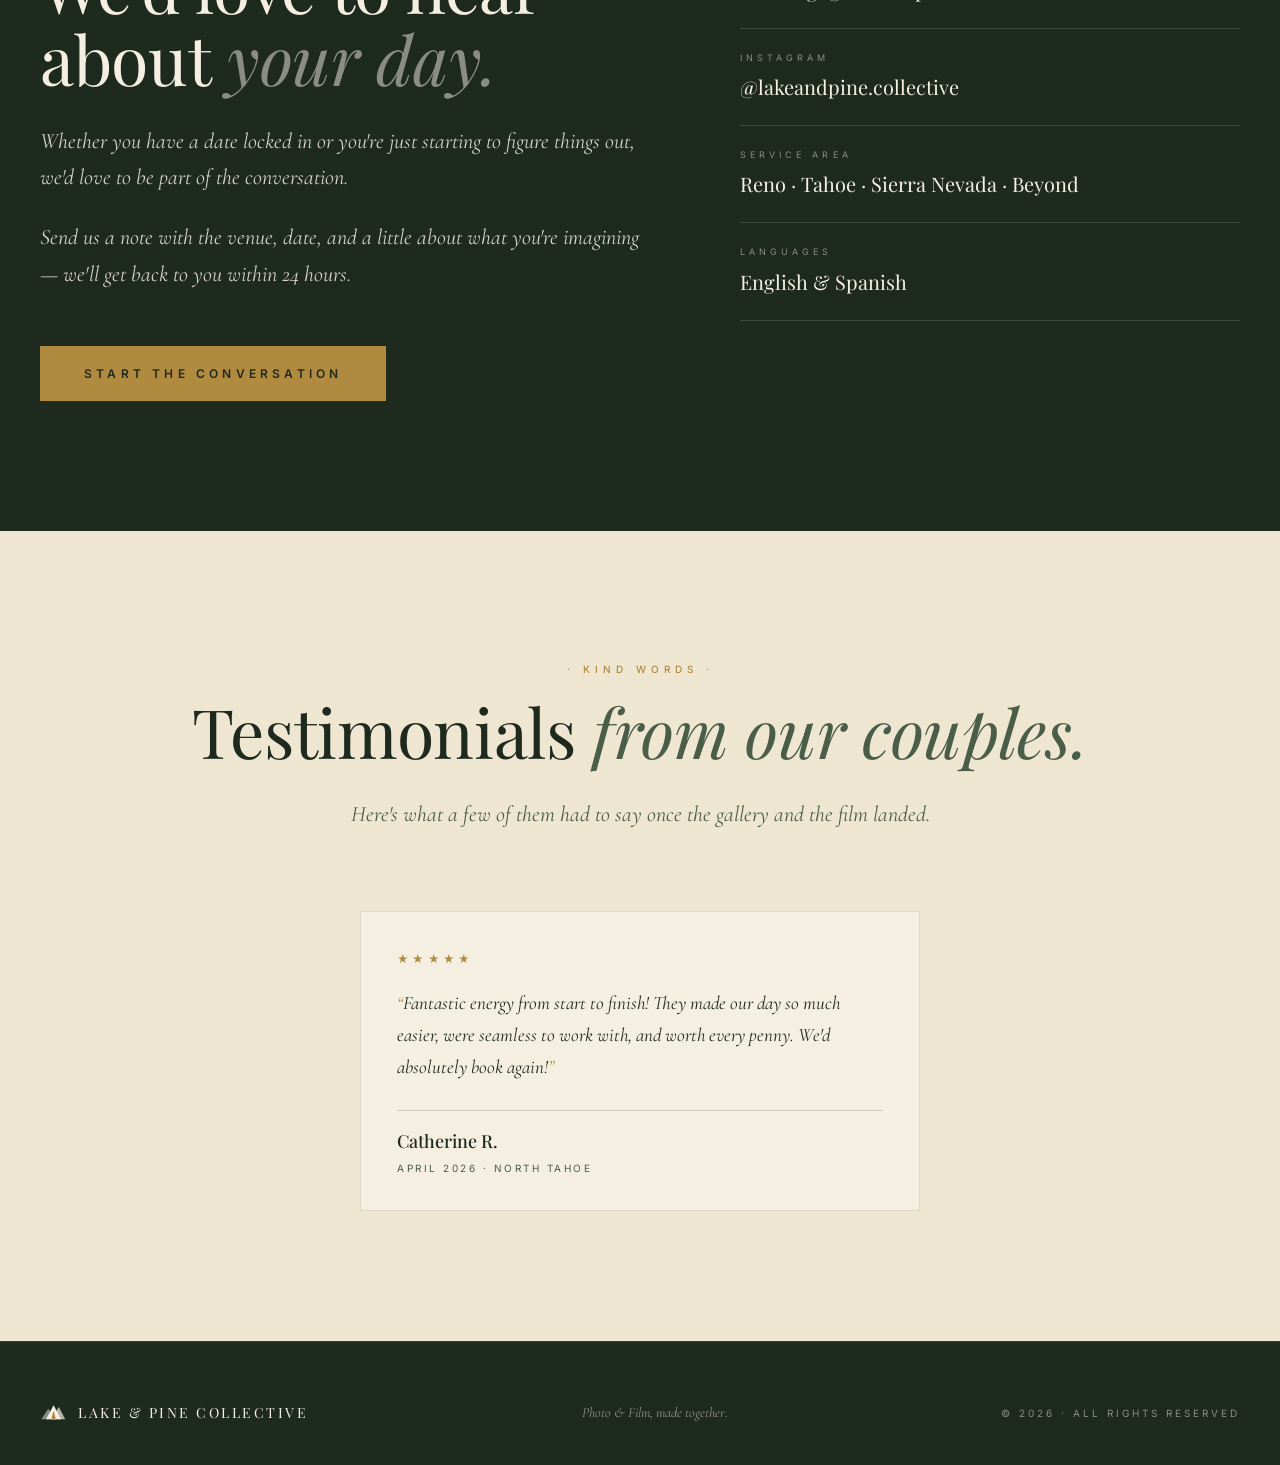
==== commit 147afda1: "remove a la carte menu" ====
--- a/web/index.html
+++ b/web/index.html
@@ -446,26 +446,6 @@
 
     </div>
 
-    <!-- À LA CARTE -->
-    <div class="alacarte reveal">
-      <div class="alacarte-head">
-        <div class="section-eyebrow" style="text-align: center;">· À La Carte ·</div>
-        <h3 class="alacarte-title">Add-ons &amp; <span class="italic">extras.</span></h3>
-      </div>
-      <div class="alacarte-grid">
-        <div class="alacarte-row"><span class="ac-name">Sneak peeks</span><span class="ac-dots"></span><span class="ac-price">$400</span></div>
-        <div class="alacarte-row"><span class="ac-name">Engagement shoot</span><span class="ac-dots"></span><span class="ac-price">$500</span></div>
-        <div class="alacarte-row"><span class="ac-name">4th shooter</span><span class="ac-dots"></span><span class="ac-price">$750</span></div>
-        <div class="alacarte-row"><span class="ac-name">Film photography · 3 rolls</span><span class="ac-dots"></span><span class="ac-price">$500</span></div>
-        <div class="alacarte-row"><span class="ac-name">Rehearsal coverage · 2 hr limit</span><span class="ac-dots"></span><span class="ac-price">$750</span></div>
-        <div class="alacarte-row"><span class="ac-name">Drone coverage</span><span class="ac-dots"></span><span class="ac-price">$400</span></div>
-        <div class="alacarte-row"><span class="ac-name">Canvas print · starting at</span><span class="ac-dots"></span><span class="ac-price">$100</span></div>
-        <div class="alacarte-row"><span class="ac-name">Expedited photo gallery (1–2 weeks)</span><span class="ac-dots"></span><span class="ac-price">$1,500</span></div>
-        <div class="alacarte-row"><span class="ac-name">Expedited film delivery (1–2 weeks)</span><span class="ac-dots"></span><span class="ac-price">$2,000</span></div>
-        <div class="alacarte-row"><span class="ac-name">Travel</span><span class="ac-dots"></span><span class="ac-price ac-price-soft">Depending on location</span></div>
-      </div>
-    </div>
-
     <p class="pricing-note reveal">
       Custom packages available for elopements, multi-day events, and destination weddings.<br>
       <a href="#contact">Reach out for a tailored quote</a>.
--- a/web/styles.css
+++ b/web/styles.css
@@ -939,57 +939,6 @@
   .package.featured:hover { transform: translateY(-8px); }
 }
 
-/* ========== À LA CARTE ========== */
-.alacarte {
-  margin: 100px auto 0;
-  max-width: 760px;
-  padding: 0 20px;
-}
-.alacarte-head { text-align: center; margin-bottom: 40px; }
-.alacarte-title {
-  font-family: 'Playfair Display', serif;
-  font-size: clamp(28px, 4vw, 38px);
-  font-weight: 400;
-  color: var(--forest-deep);
-  margin-top: 12px;
-  line-height: 1.15;
-}
-.alacarte-title .italic { font-style: italic; color: var(--gold); }
-.alacarte-grid {
-  display: flex;
-  flex-direction: column;
-  gap: 0;
-}
-.alacarte-row {
-  display: flex;
-  align-items: baseline;
-  padding: 16px 4px;
-  border-bottom: 1px dashed rgba(74, 93, 72, 0.28);
-  font-size: 16px;
-  color: var(--forest-deep);
-  letter-spacing: 0.01em;
-}
-.alacarte-row:last-child { border-bottom: none; }
-.ac-name { font-weight: 400; }
-.ac-dots { flex: 1; }
-.ac-price {
-  font-family: 'Playfair Display', serif;
-  font-weight: 500;
-  color: var(--gold);
-  white-space: nowrap;
-  margin-left: 16px;
-}
-.ac-price-soft {
-  font-style: italic;
-  font-weight: 400;
-  font-family: 'Cormorant Garamond', serif;
-  font-size: 17px;
-}
-@media (max-width: 600px) {
-  .alacarte-row { font-size: 15px; padding: 14px 2px; }
-  .ac-price { margin-left: 12px; }
-}
-
 /* ========== CONTACT ========== */
 .contact { background: var(--forest-deep); color: var(--cream); padding: 130px 0; }
 .contact .section-eyebrow { color: var(--gold-soft); }
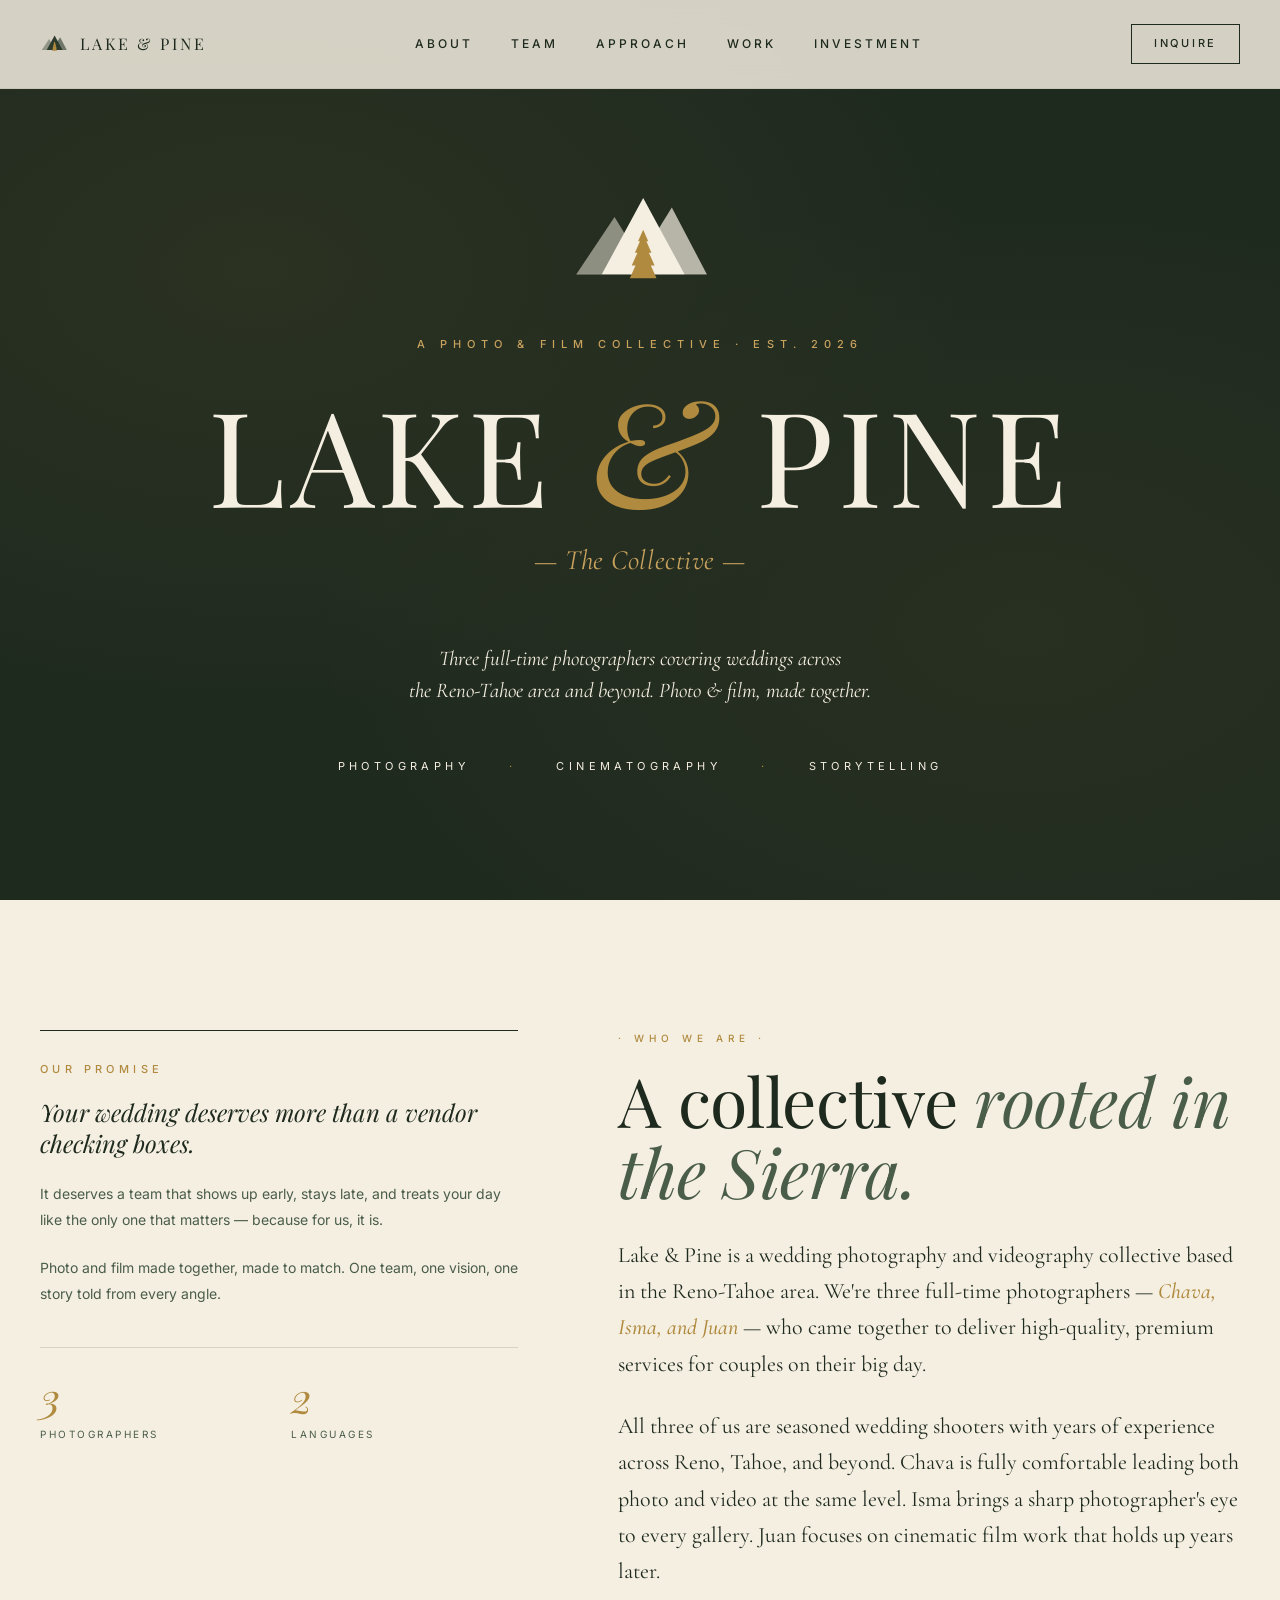
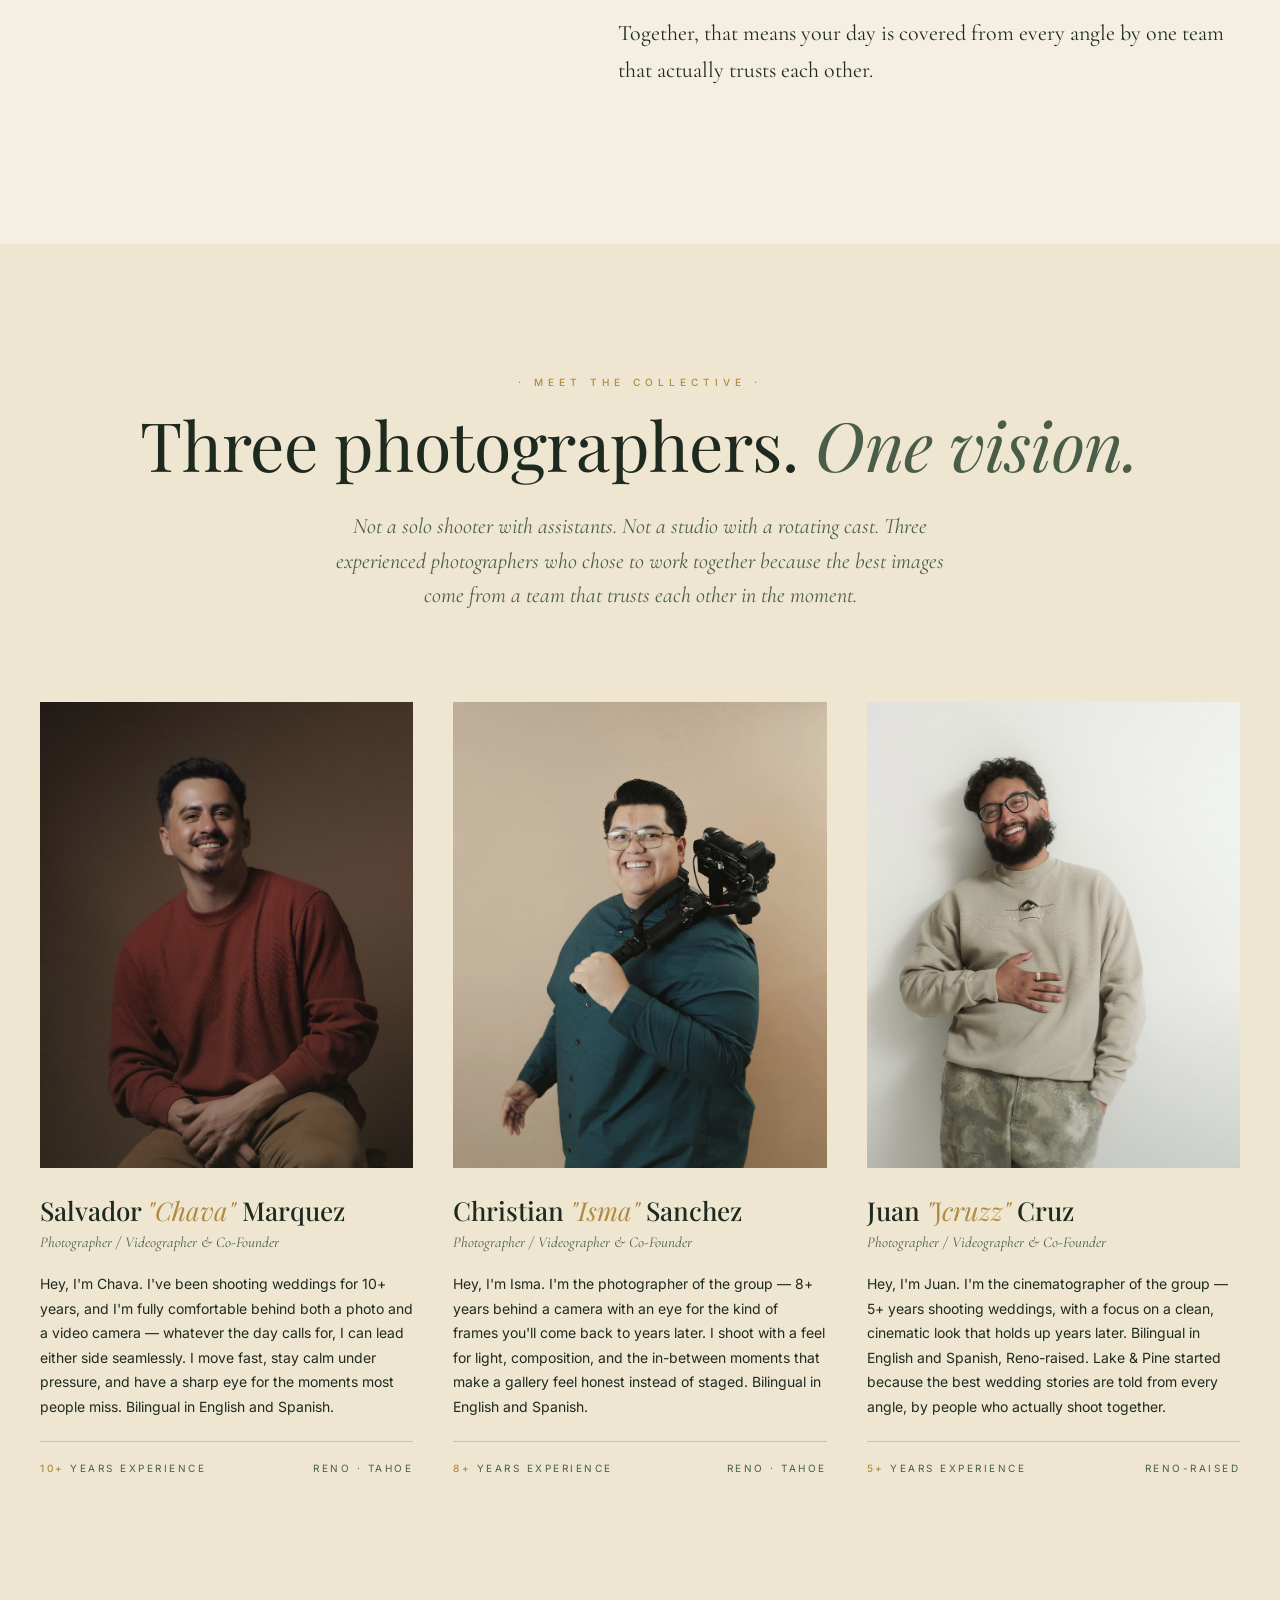
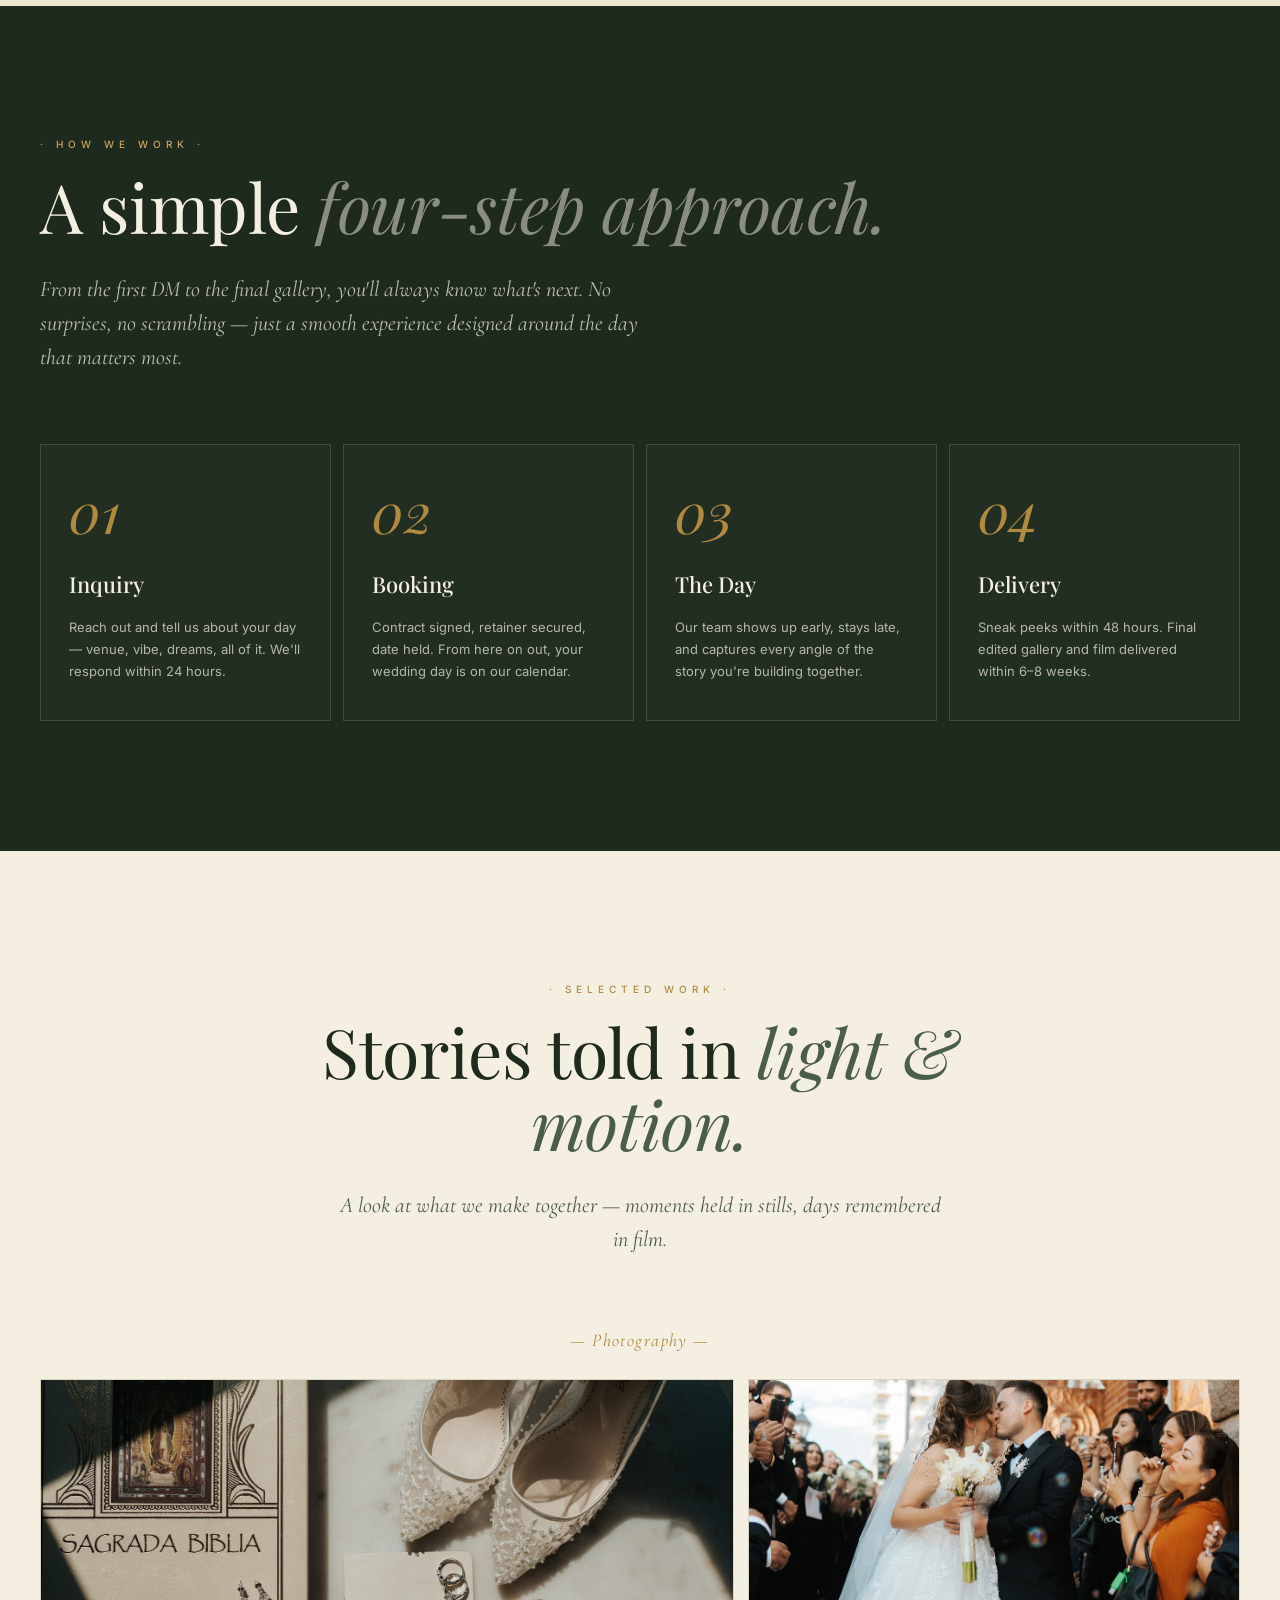
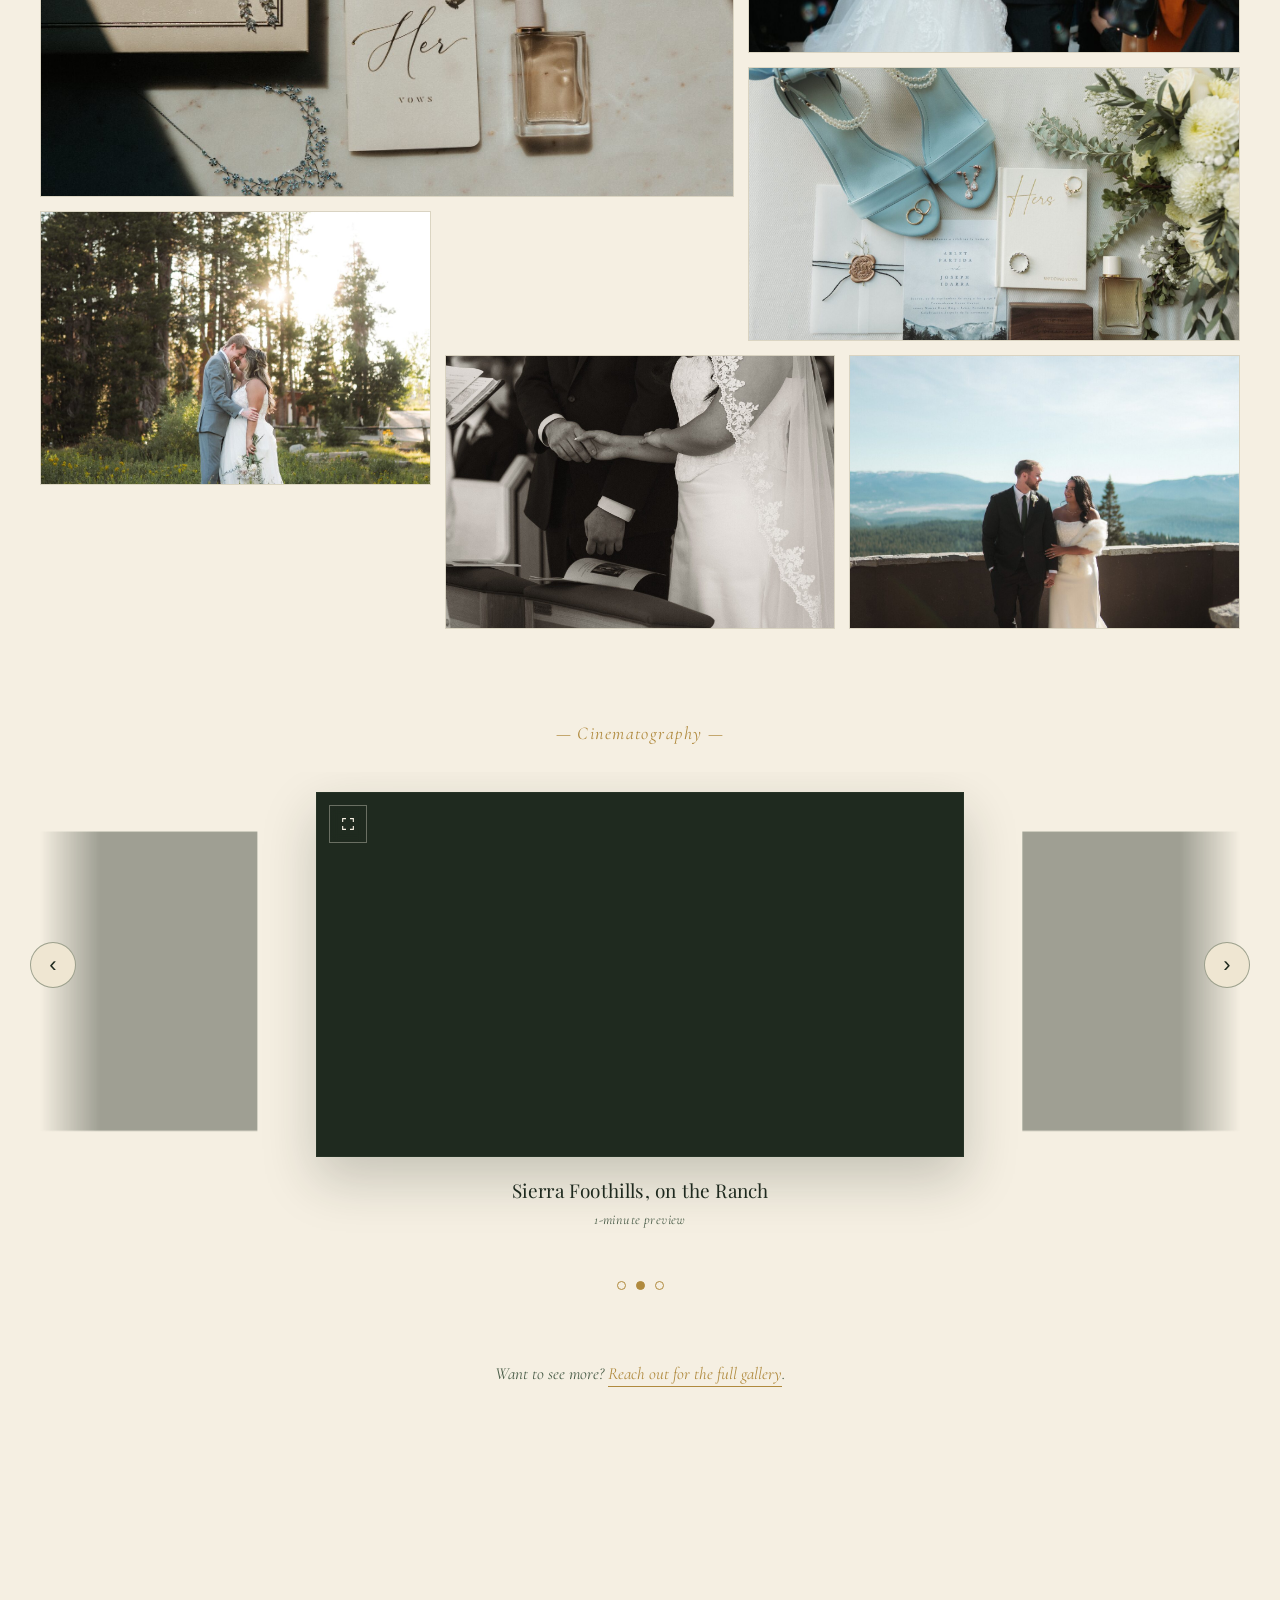
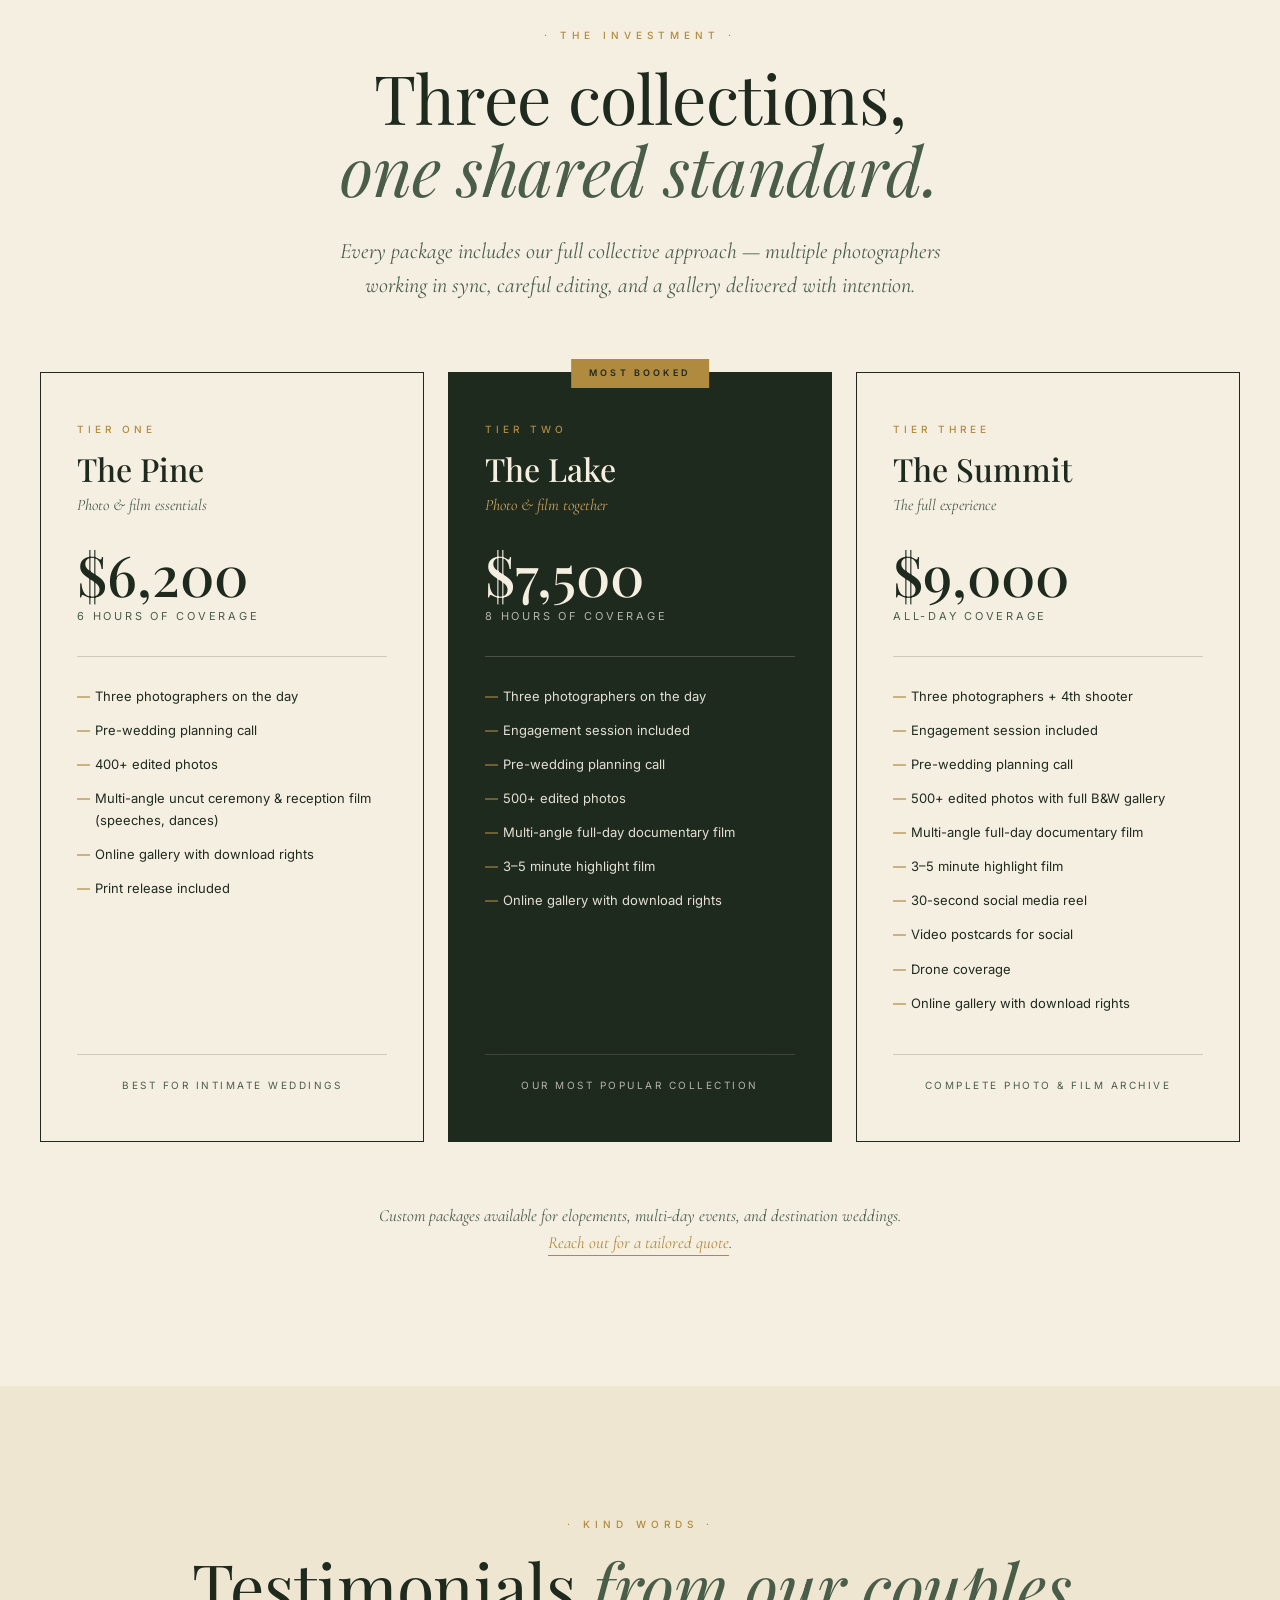
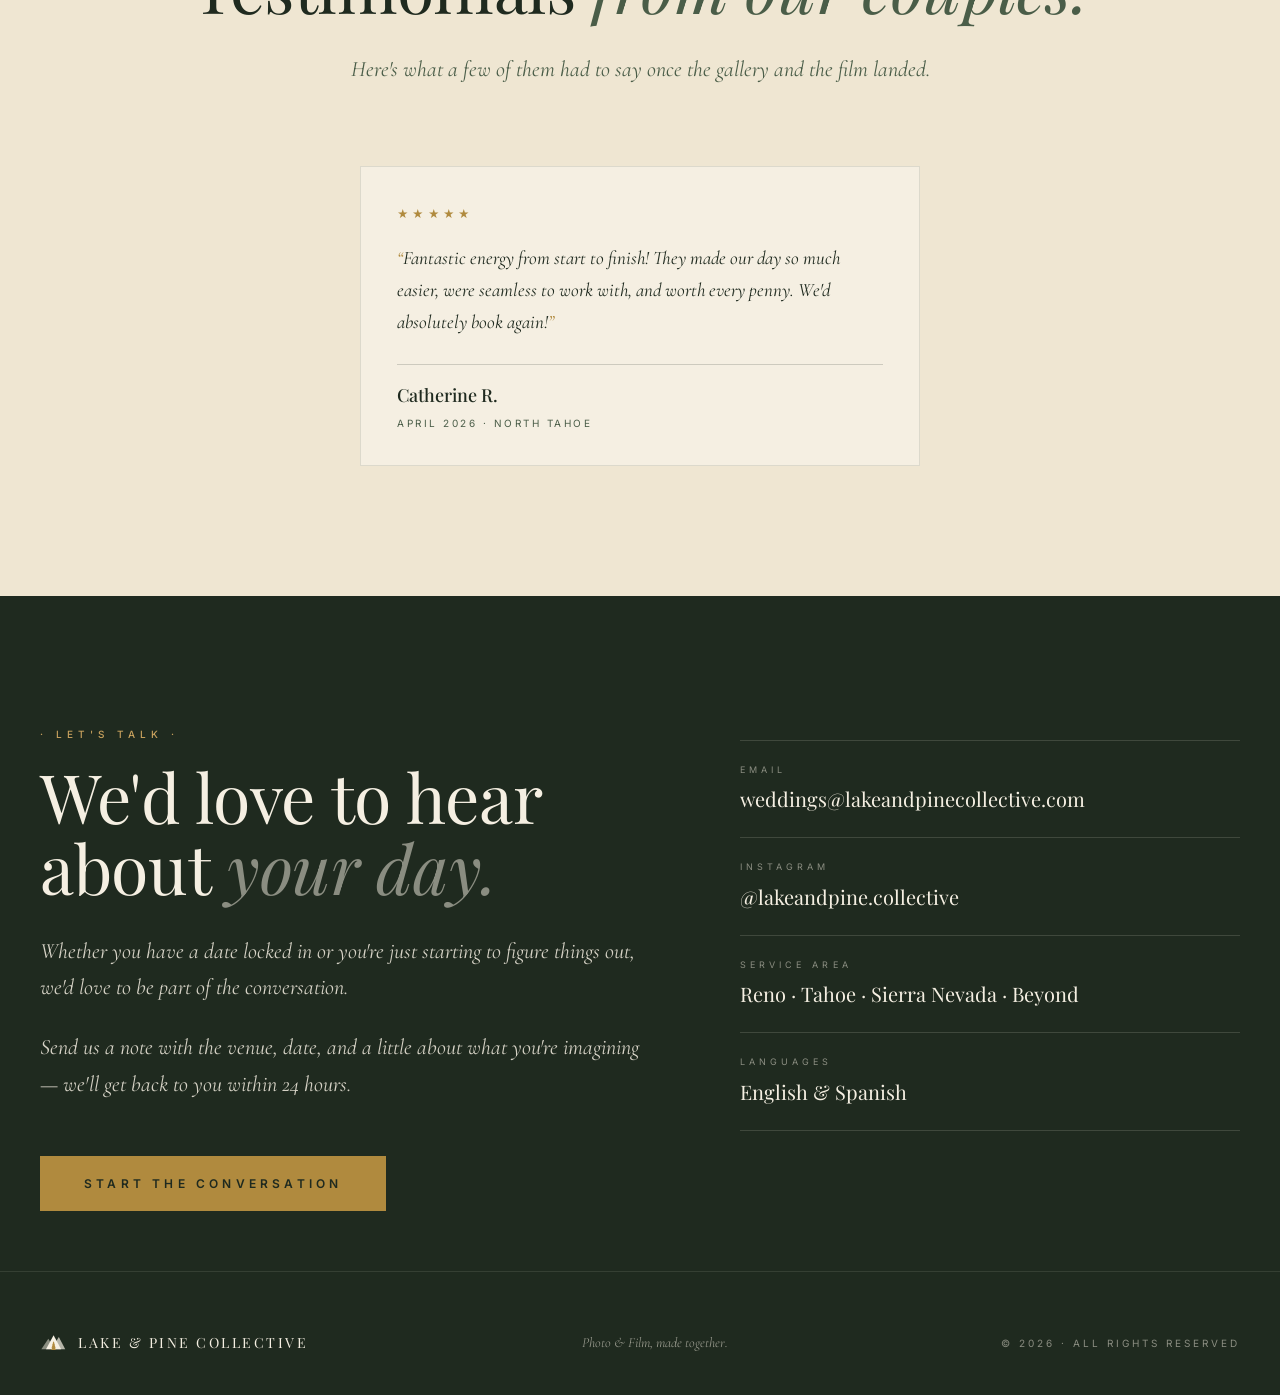
==== commit 06262b9a: "re-order sections" ====
--- a/web/index.html
+++ b/web/index.html
@@ -453,6 +453,34 @@
   </div>
 </section>
 
+<!-- ============================ TESTIMONIALS ============================ -->
+<!-- Real reviews only. To add one, copy the .testimonial figure below; the grid
+     returns to three-up on its own once there is more than a single card. -->
+<section class="testimonials" id="testimonials">
+  <div class="container">
+    <div class="testimonials-header reveal">
+      <div class="section-eyebrow">· Kind Words ·</div>
+      <h2 class="section-title">Testimonials <span class="italic">from our couples.</span></h2>
+      <p class="section-intro">
+          Here's what a few of them had to say once the gallery and the film landed.
+      </p>
+    </div>
+
+    <div class="testimonial-grid">
+
+      <figure class="testimonial reveal">
+        <div class="testimonial-stars" role="img" aria-label="Five out of five stars">★★★★★</div>
+        <blockquote class="testimonial-quote">Fantastic energy from start to finish! They made our day so much easier, were seamless to work with, and worth every penny. We'd absolutely book again!</blockquote>
+        <figcaption class="testimonial-attr">
+          <span class="testimonial-name">Catherine R.</span>
+          <span class="testimonial-detail">April 2026 · North Tahoe</span>
+        </figcaption>
+      </figure>
+
+    </div>
+  </div>
+</section>
+
 <!-- ============================ CONTACT ============================ -->
 <section class="contact" id="contact">
   <div class="container">
@@ -483,34 +511,6 @@
           <span class="contact-value">English &amp; Spanish</span>
         </div>
       </div>
-    </div>
-  </div>
-</section>
-
-<!-- ============================ TESTIMONIALS ============================ -->
-<!-- Real reviews only. To add one, copy the .testimonial figure below; the grid
-     returns to three-up on its own once there is more than a single card. -->
-<section class="testimonials" id="testimonials">
-  <div class="container">
-    <div class="testimonials-header reveal">
-      <div class="section-eyebrow">· Kind Words ·</div>
-      <h2 class="section-title">Testimonials <span class="italic">from our couples.</span></h2>
-      <p class="section-intro">
-          Here's what a few of them had to say once the gallery and the film landed.
-      </p>
-    </div>
-
-    <div class="testimonial-grid">
-
-      <figure class="testimonial reveal">
-        <div class="testimonial-stars" role="img" aria-label="Five out of five stars">★★★★★</div>
-        <blockquote class="testimonial-quote">Fantastic energy from start to finish! They made our day so much easier, were seamless to work with, and worth every penny. We'd absolutely book again!</blockquote>
-        <figcaption class="testimonial-attr">
-          <span class="testimonial-name">Catherine R.</span>
-          <span class="testimonial-detail">April 2026 · North Tahoe</span>
-        </figcaption>
-      </figure>
-
     </div>
   </div>
 </section>
--- a/web/styles.css
+++ b/web/styles.css
@@ -940,7 +940,7 @@
 }
 
 /* ========== CONTACT ========== */
-.contact { background: var(--forest-deep); color: var(--cream); padding: 130px 0; }
+.contact { background: var(--forest-deep); color: var(--cream); padding: 130px 0 60px; }
 .contact .section-eyebrow { color: var(--gold-soft); }
 .contact .section-title { color: var(--cream); }
 .contact .section-title .italic { color: var(--cream); opacity: 0.5; }
